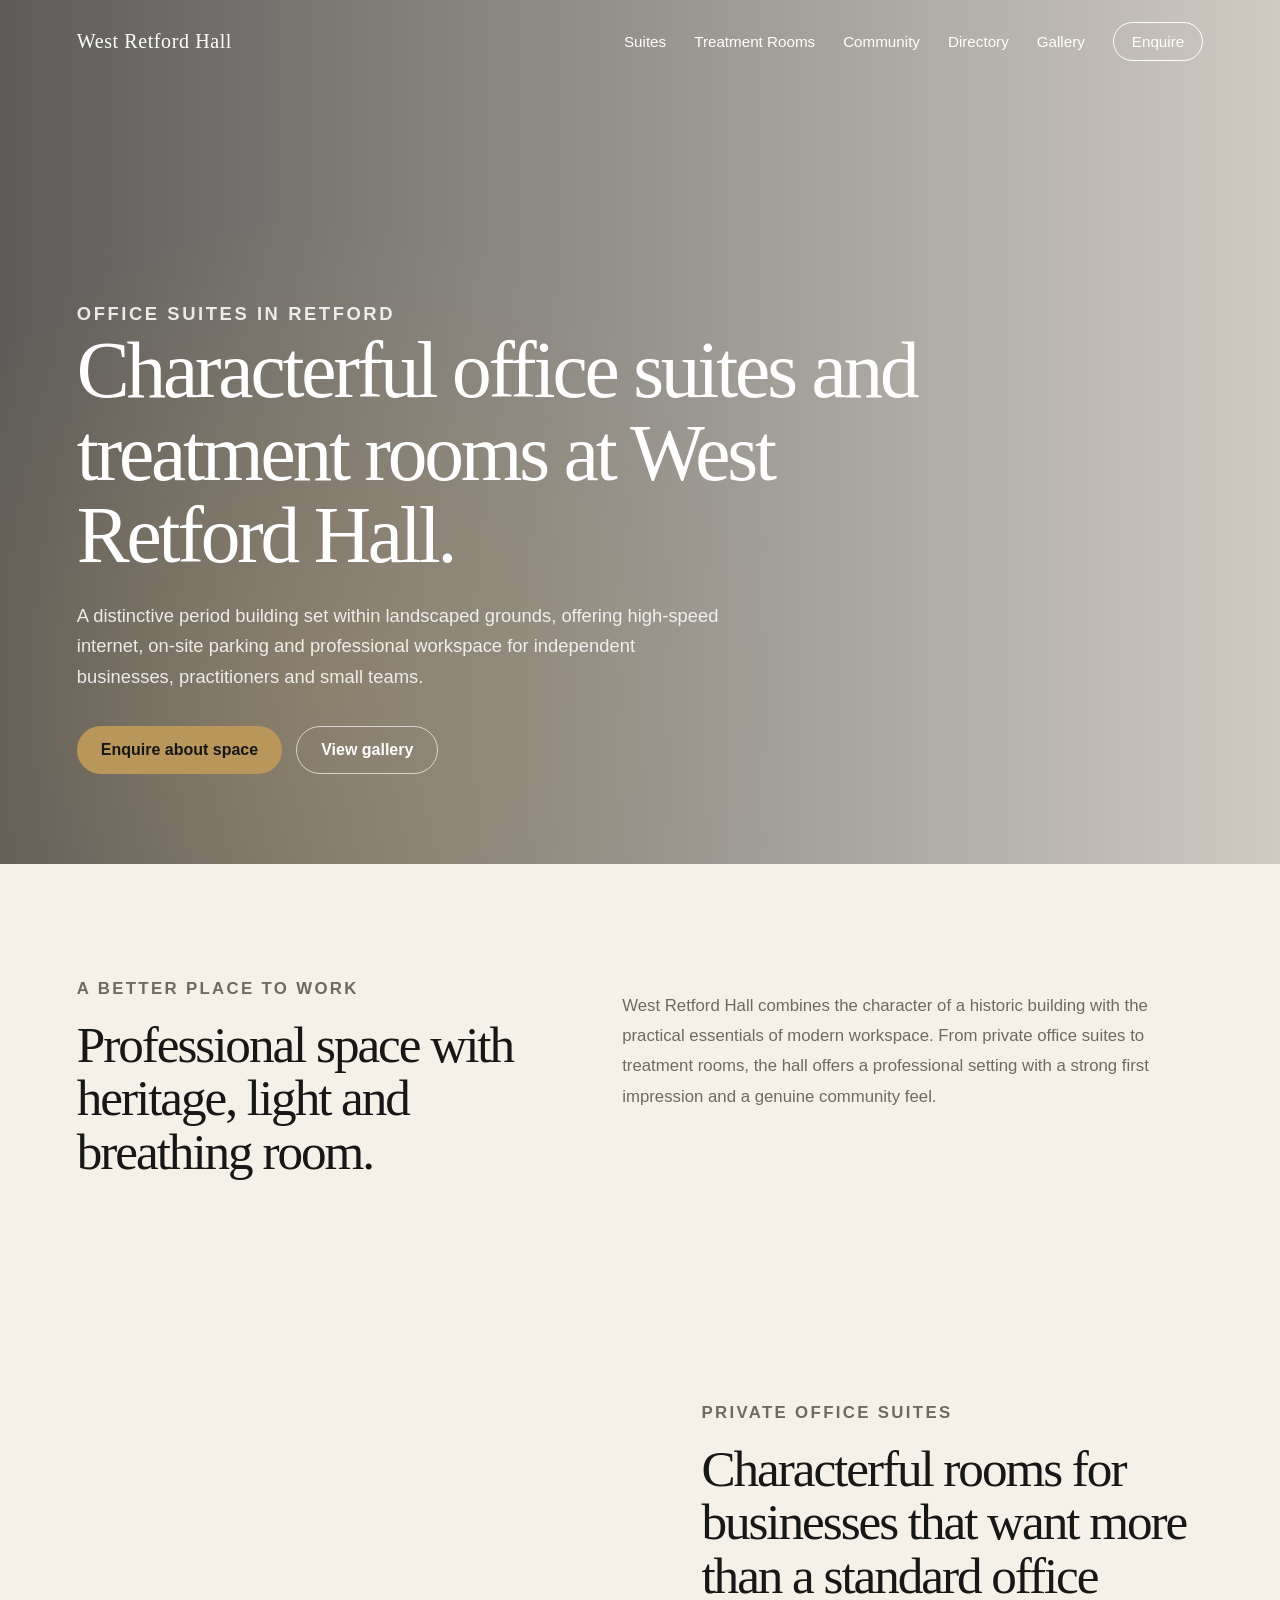
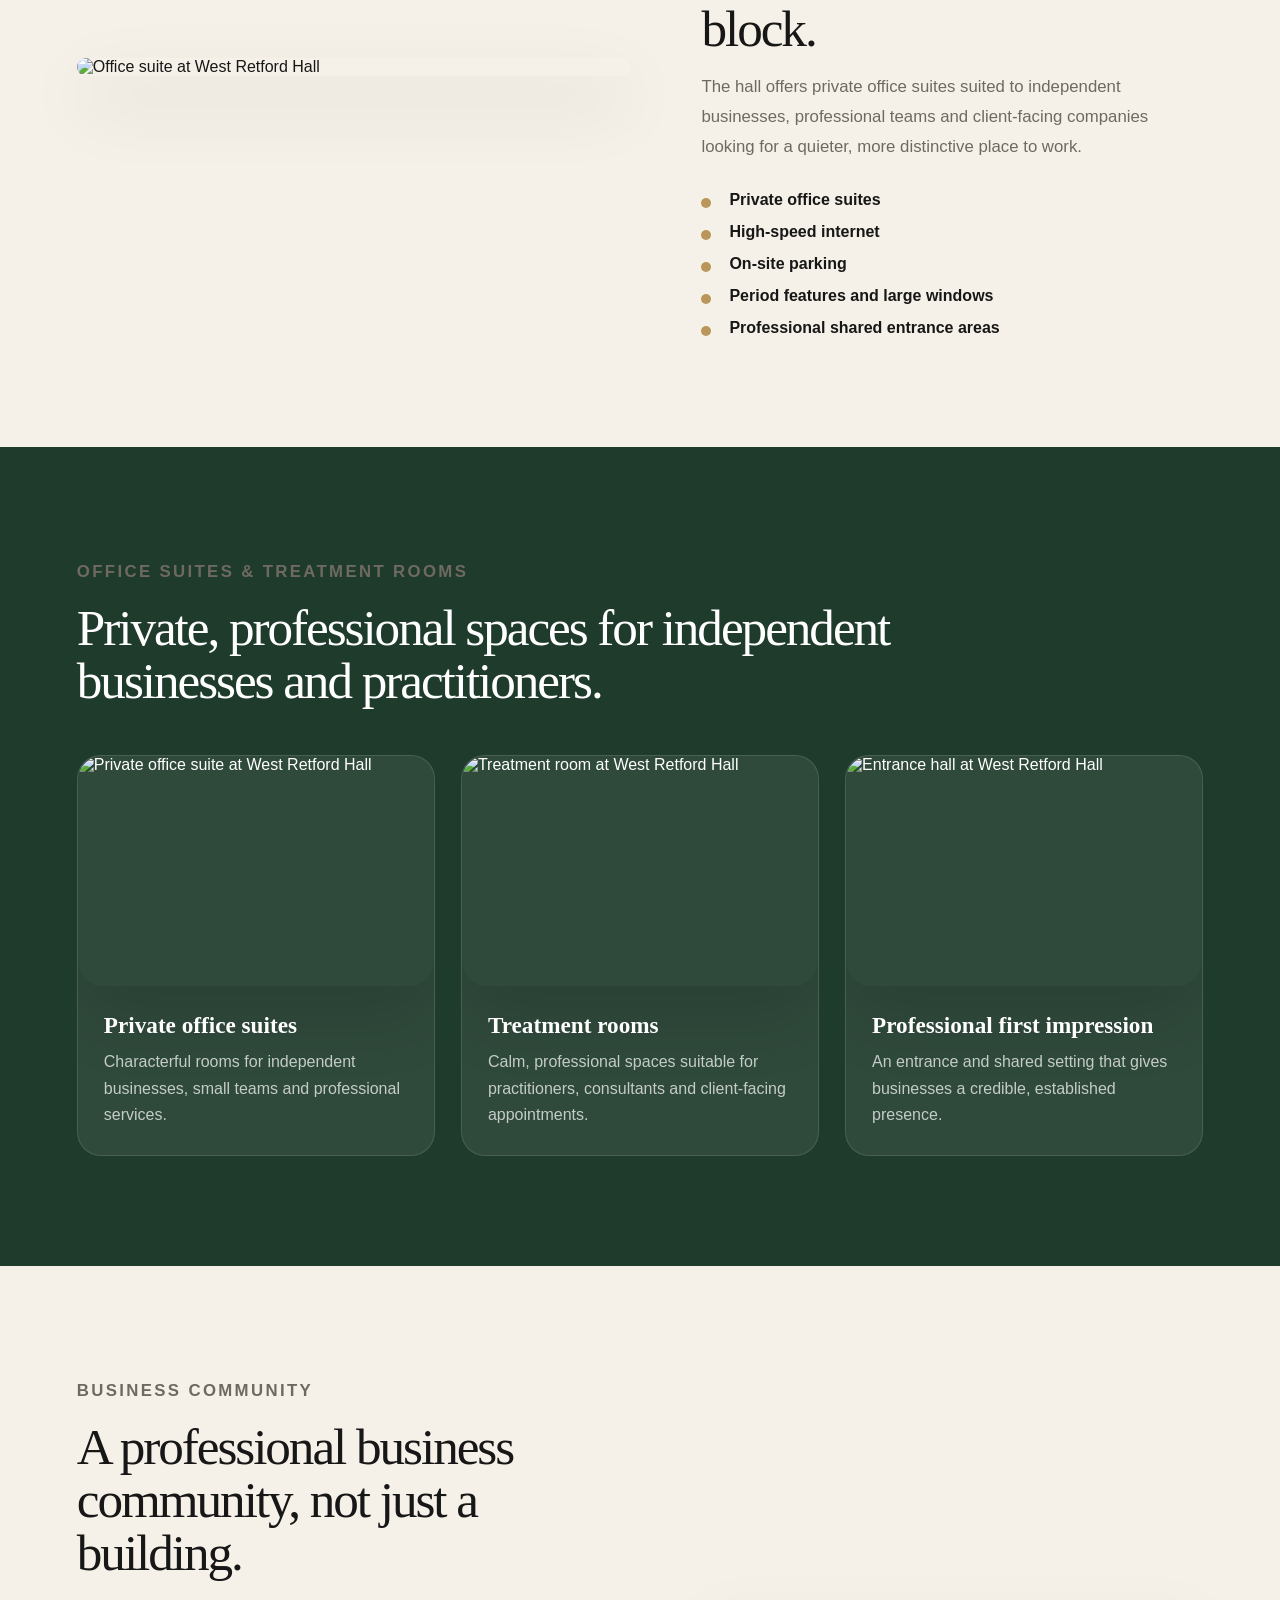
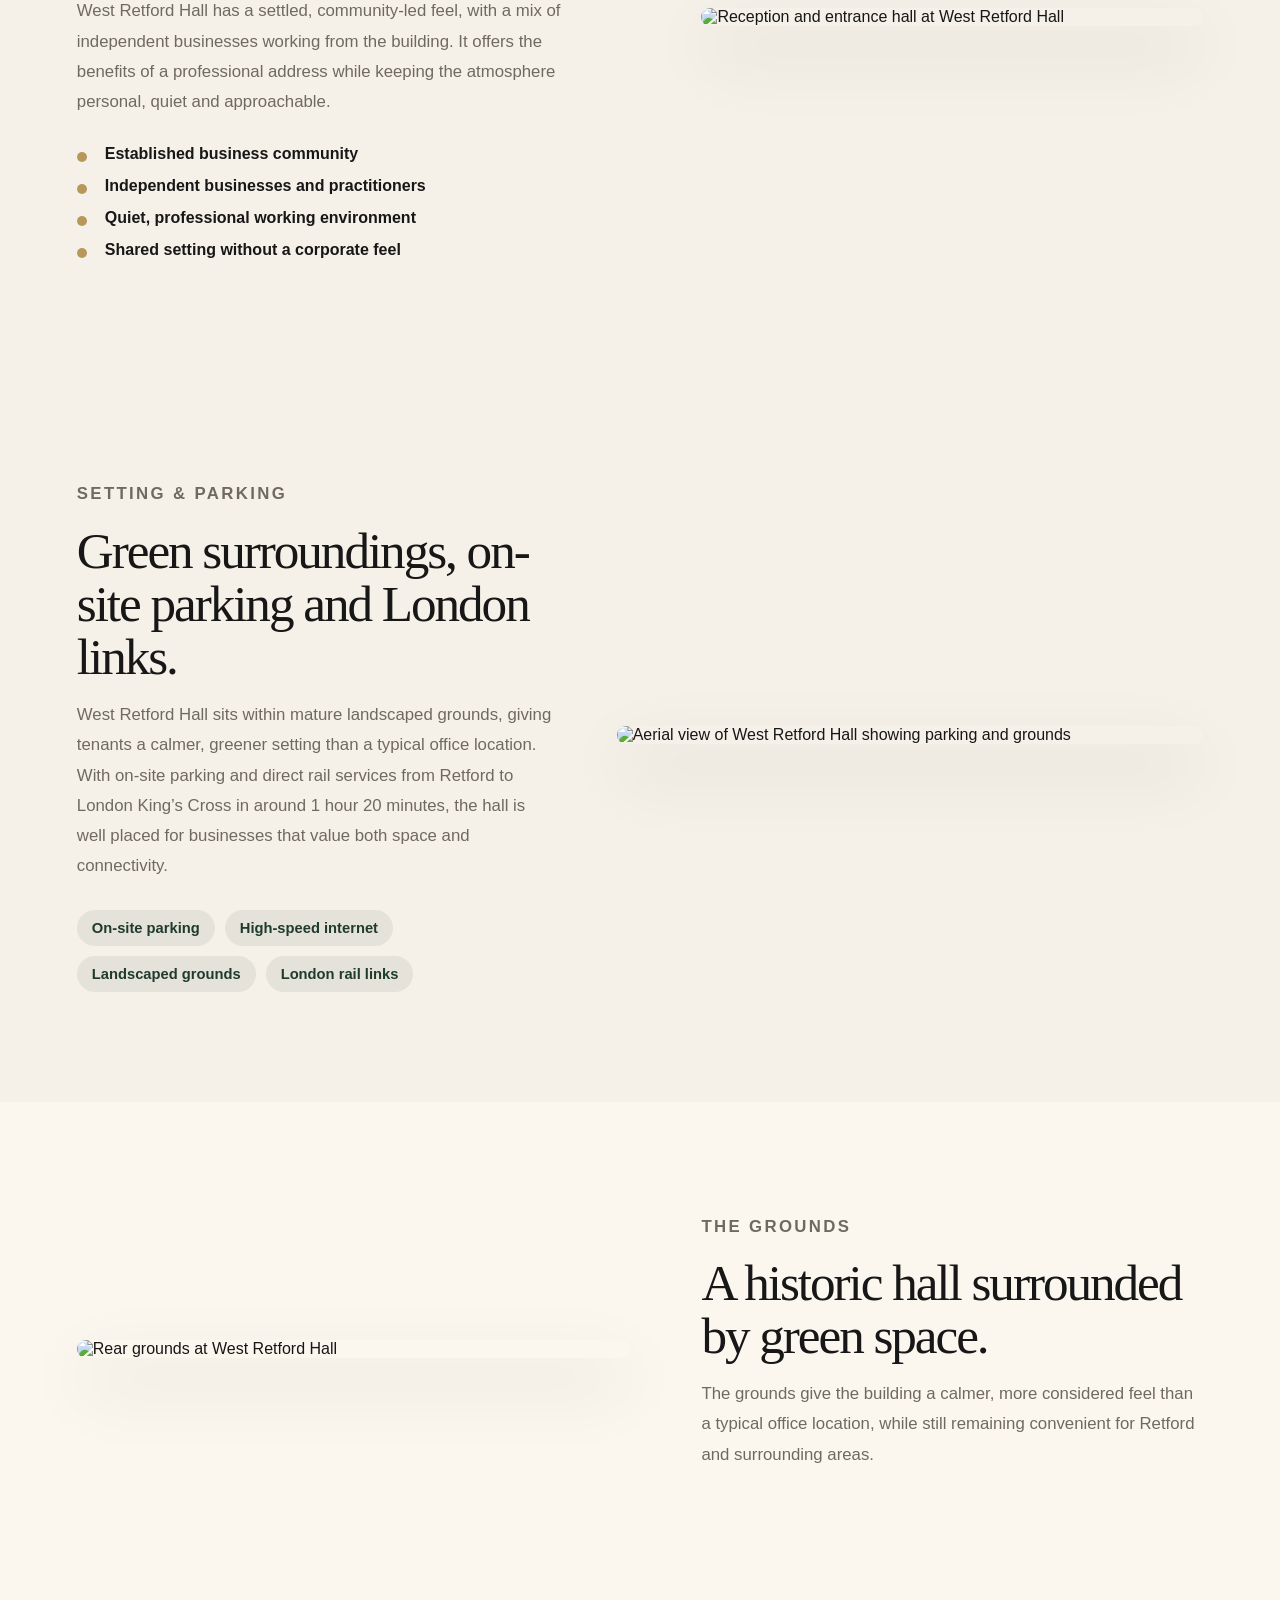
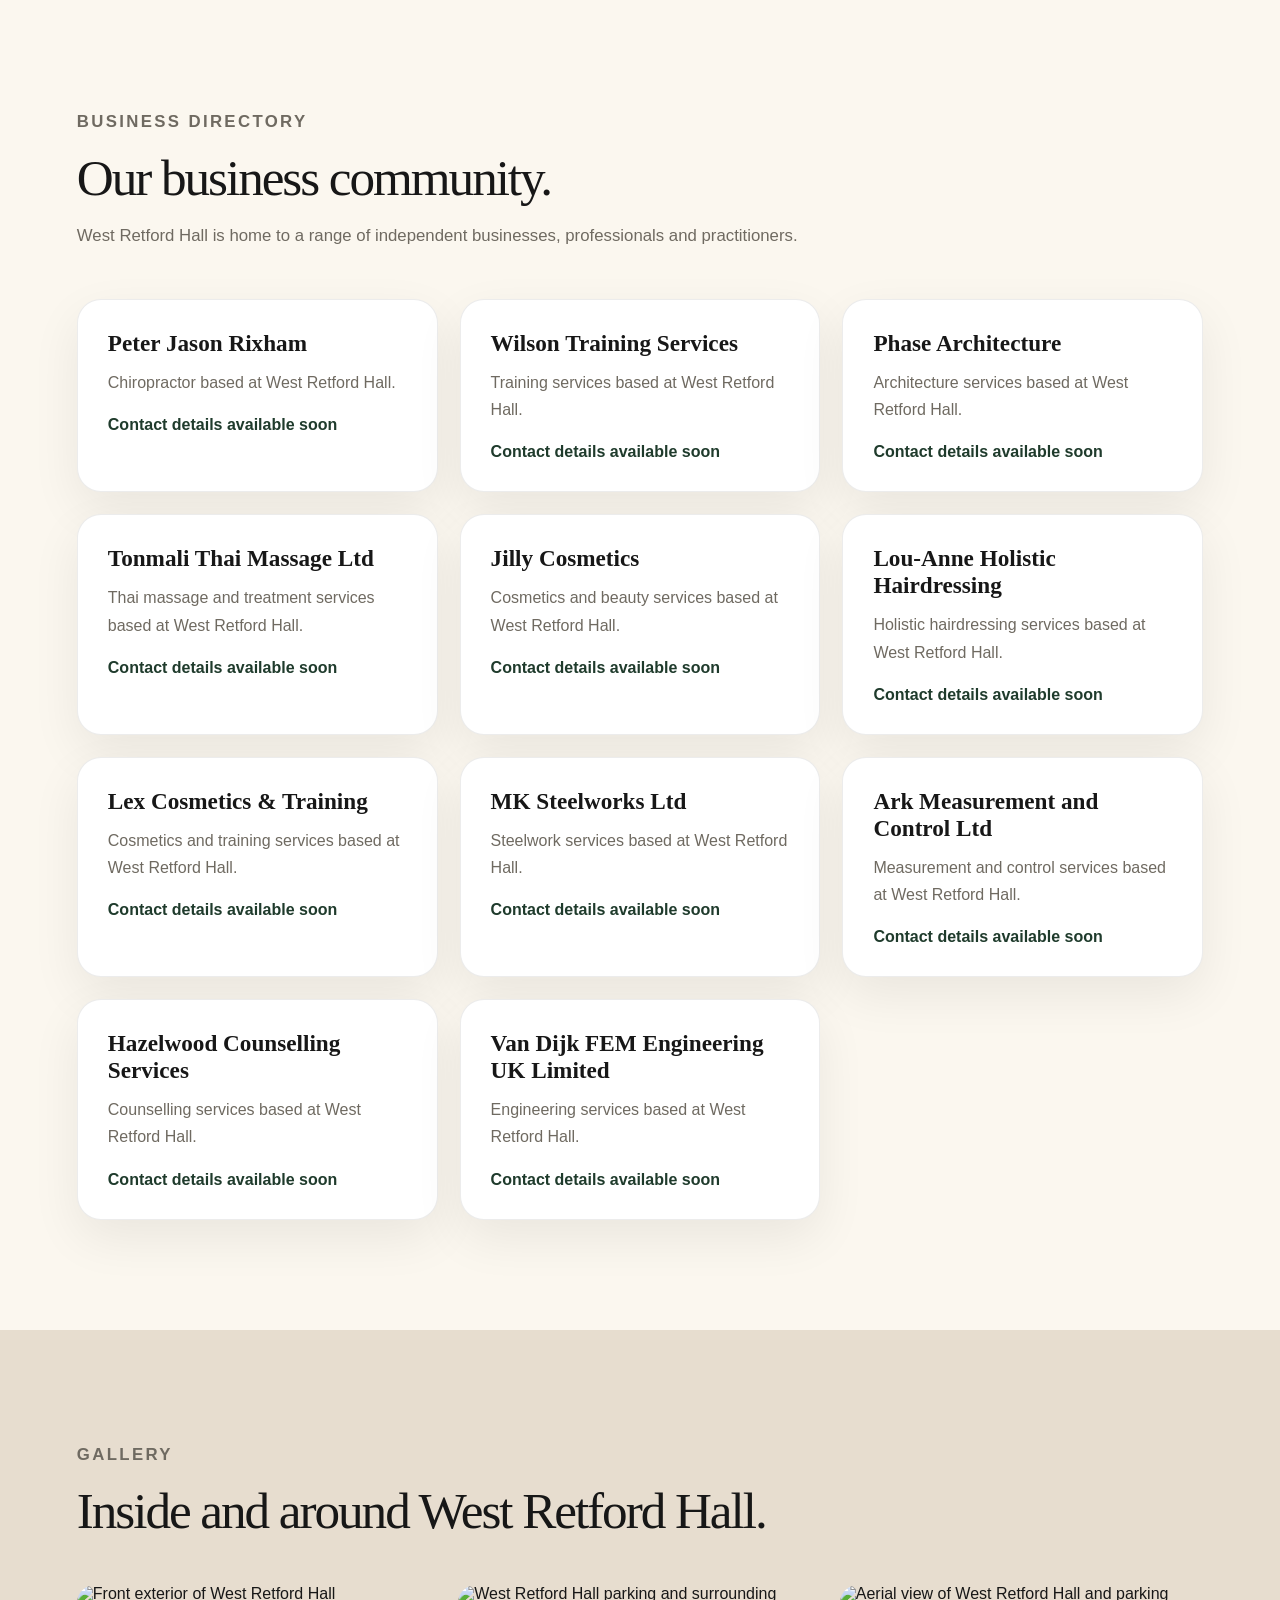
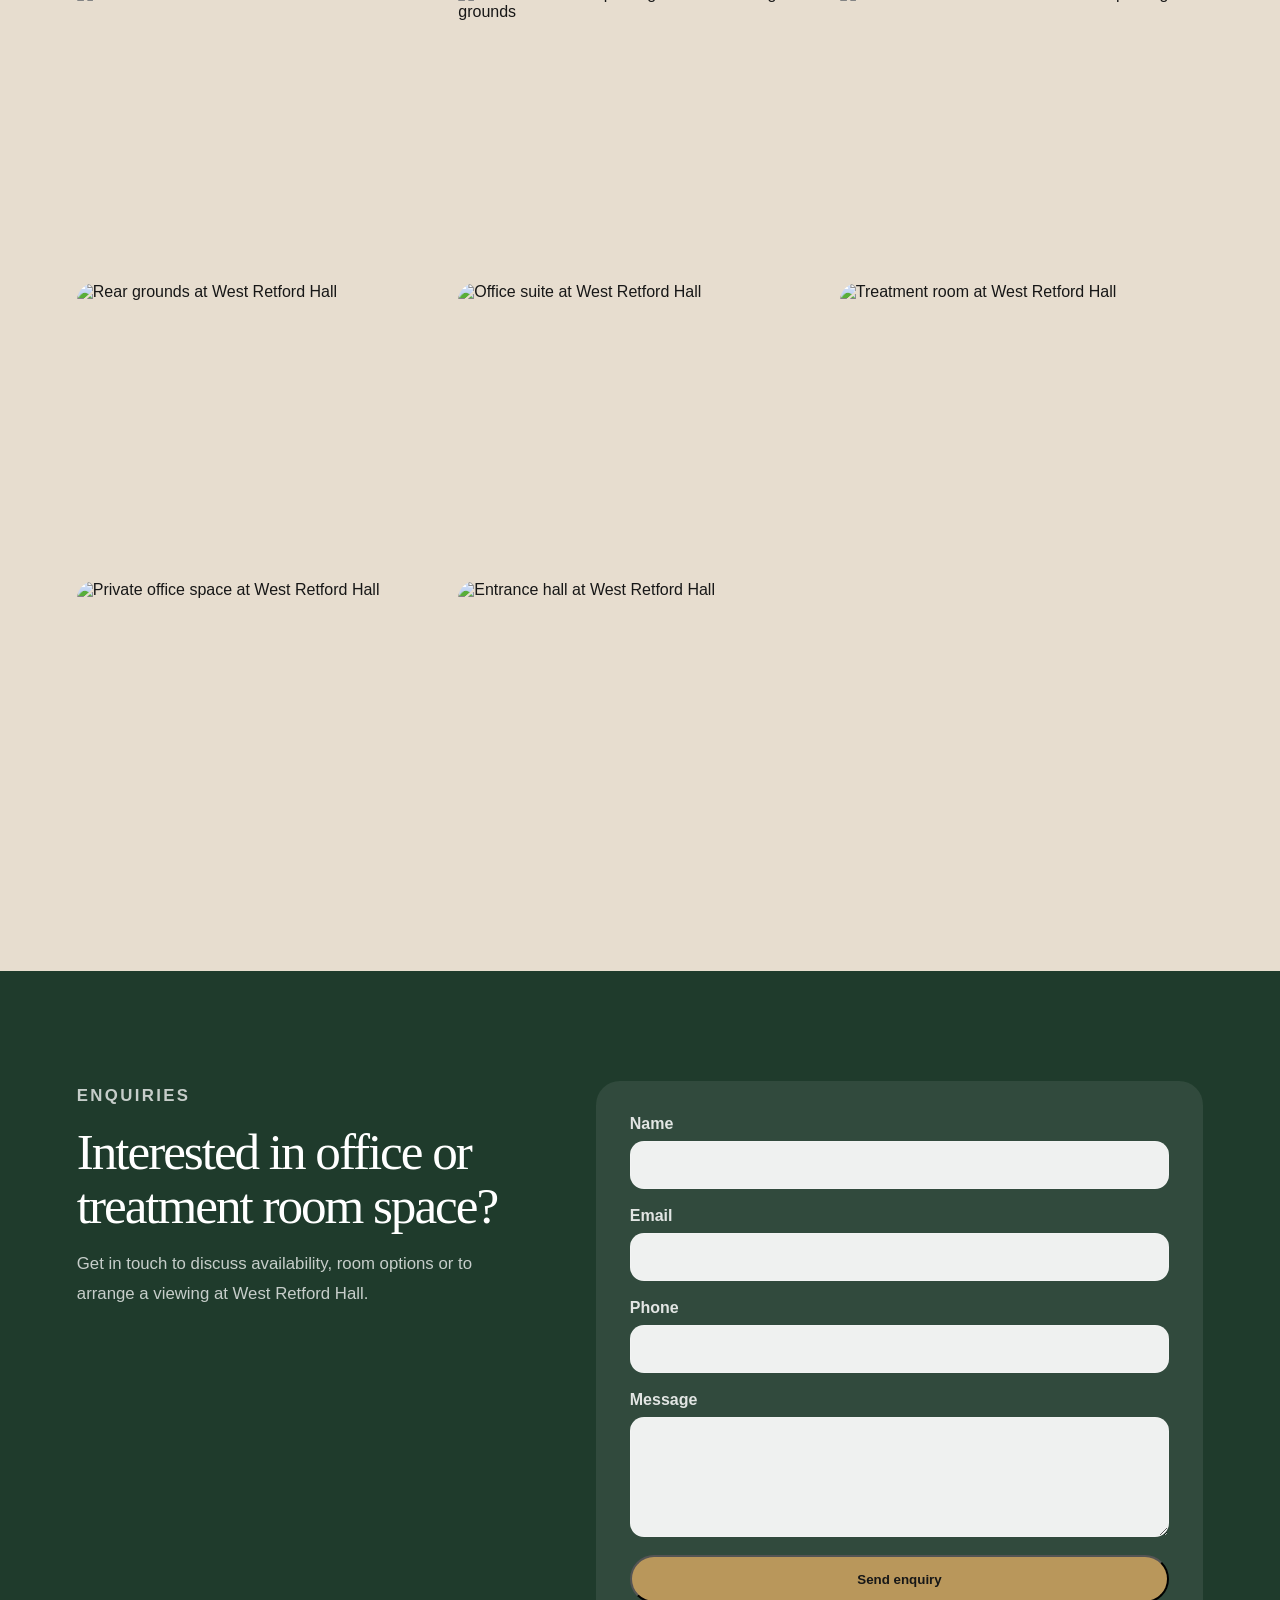
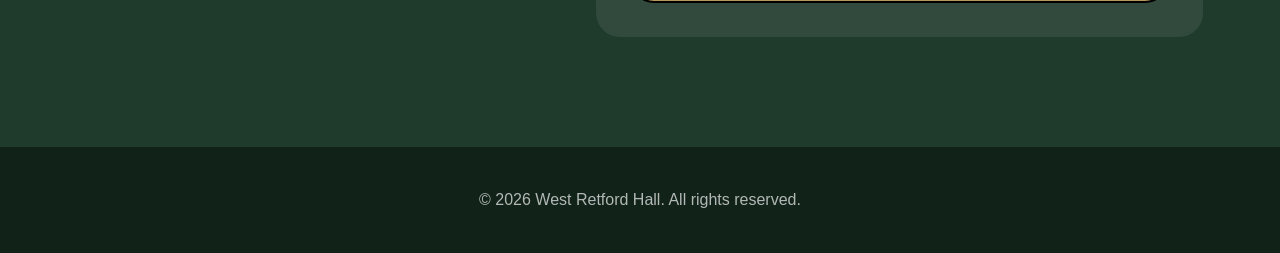
==== index.html @ d1d28609 "update directory and gallery" ====
<!DOCTYPE html>
<html lang="en">
<head>
  <meta charset="UTF-8" />
  <meta name="viewport" content="width=device-width, initial-scale=1.0" />

  <title>West Retford Hall | Office Suites & Treatment Rooms in Retford</title>

  <meta
    name="description"
    content="Characterful office suites and treatment rooms at West Retford Hall, with high-speed internet, on-site parking and a professional business community in Retford."
  />

  <link rel="stylesheet" href="styles.css" />
</head>

<body>
  <header class="site-header">
    <a href="#" class="logo">West Retford Hall</a>

    <nav class="nav">
      <a href="#suites">Suites</a>
      <a href="#treatment">Treatment Rooms</a>
      <a href="#community">Community</a>
      <a href="#directory">Directory</a>
      <a href="#gallery">Gallery</a>
      <a href="#contact" class="nav-cta">Enquire</a>
    </nav>

    <button class="menu-toggle" aria-label="Open navigation">
      <span></span>
      <span></span>
    </button>
  </header>

  <main>
    <section class="hero">
      <div class="hero-bg"></div>

      <div class="hero-content">
        <p class="eyebrow">Office suites in Retford</p>

        <h1>Characterful office suites and treatment rooms at West Retford Hall.</h1>

        <p>
          A distinctive period building set within landscaped grounds, offering high-speed
          internet, on-site parking and professional workspace for independent businesses,
          practitioners and small teams.
        </p>

        <div class="hero-actions">
          <a href="#contact" class="button button-primary">Enquire about space</a>
          <a href="#gallery" class="button button-secondary">View gallery</a>
        </div>
      </div>
    </section>

    <section class="intro section">
      <div class="container intro-grid">
        <div>
          <p class="eyebrow">A better place to work</p>
          <h2>Professional space with heritage, light and breathing room.</h2>
        </div>

        <p>
          West Retford Hall combines the character of a historic building with the practical
          essentials of modern workspace. From private office suites to treatment rooms, the
          hall offers a professional setting with a strong first impression and a genuine
          community feel.
        </p>
      </div>
    </section>

    <section id="suites" class="section split">
      <div class="container split-grid">
        <div class="split-image">
          <img src="assets/images/boardroom.png" alt="Office suite at West Retford Hall" />
        </div>

        <div class="split-content">
          <p class="eyebrow">Private office suites</p>

          <h2>Characterful rooms for businesses that want more than a standard office block.</h2>

          <p>
            The hall offers private office suites suited to independent businesses, professional
            teams and client-facing companies looking for a quieter, more distinctive place to work.
          </p>

          <ul class="feature-list">
            <li>Private office suites</li>
            <li>High-speed internet</li>
            <li>On-site parking</li>
            <li>Period features and large windows</li>
            <li>Professional shared entrance areas</li>
          </ul>
        </div>
      </div>
    </section>

    <section id="treatment" class="section dark-section">
      <div class="container">
        <div class="section-heading">
          <p class="eyebrow">Office suites &amp; treatment rooms</p>
          <h2>Private, professional spaces for independent businesses and practitioners.</h2>
        </div>

        <div class="cards">
          <article class="card">
            <img src="assets/images/boardroom.png" alt="Private office suite at West Retford Hall" />

            <div>
              <h3>Private office suites</h3>
              <p>Characterful rooms for independent businesses, small teams and professional services.</p>
            </div>
          </article>

          <article class="card">
            <img src="assets/images/small-meeting-room.png" alt="Treatment room at West Retford Hall" />

            <div>
              <h3>Treatment rooms</h3>
              <p>Calm, professional spaces suitable for practitioners, consultants and client-facing appointments.</p>
            </div>
          </article>

          <article class="card">
            <img src="assets/images/entrance-hall.png" alt="Entrance hall at West Retford Hall" />

            <div>
              <h3>Professional first impression</h3>
              <p>An entrance and shared setting that gives businesses a credible, established presence.</p>
            </div>
          </article>
        </div>
      </div>
    </section>

    <section id="community" class="section split">
      <div class="container split-grid">
        <div class="split-content">
          <p class="eyebrow">Business community</p>

          <h2>A professional business community, not just a building.</h2>

          <p>
            West Retford Hall has a settled, community-led feel, with a mix of independent
            businesses working from the building. It offers the benefits of a professional
            address while keeping the atmosphere personal, quiet and approachable.
          </p>

          <ul class="feature-list">
            <li>Established business community</li>
            <li>Independent businesses and practitioners</li>
            <li>Quiet, professional working environment</li>
            <li>Shared setting without a corporate feel</li>
          </ul>
        </div>

        <div class="split-image">
          <img src="assets/images/entrance-hall.png" alt="Reception and entrance hall at West Retford Hall" />
        </div>
      </div>
    </section>

    <section id="grounds" class="section feature-banner">
      <div class="container feature-banner-grid">
        <div>
          <p class="eyebrow">Setting &amp; parking</p>

          <h2>Green surroundings, on-site parking and London links.</h2>

          <p>
            West Retford Hall sits within mature landscaped grounds, giving tenants a calmer,
            greener setting than a typical office location. With on-site parking and direct rail
            services from Retford to London King’s Cross in around 1 hour 20 minutes, the hall is
            well placed for businesses that value both space and connectivity.
          </p>

          <div class="pill-list">
            <span>On-site parking</span>
            <span>High-speed internet</span>
            <span>Landscaped grounds</span>
            <span>London rail links</span>
          </div>
        </div>

        <img src="assets/images/aerial.png" alt="Aerial view of West Retford Hall showing parking and grounds" />
      </div>
    </section>

    <section class="section split alt-split">
      <div class="container split-grid">
        <div class="split-image">
          <img src="assets/images/garden.png" alt="Rear grounds at West Retford Hall" />
        </div>

        <div class="split-content">
          <p class="eyebrow">The grounds</p>

          <h2>A historic hall surrounded by green space.</h2>

          <p>
            The grounds give the building a calmer, more considered feel than a typical office
            location, while still remaining convenient for Retford and surrounding areas.
          </p>
        </div>
      </div>
    </section>

    <section id="directory" class="section directory-section">
      <div class="container">
        <div class="section-heading">
          <p class="eyebrow">Business directory</p>

          <h2>Our business community.</h2>

          <p>
            West Retford Hall is home to a range of independent businesses, professionals and
            practitioners.
          </p>
        </div>

        <div class="directory-grid">
          <article class="directory-card">
            <h3>Peter Jason Rixham</h3>
            <p>Chiropractor based at West Retford Hall.</p>
            <a href="#contact">Contact details available soon</a>
          </article>

          <article class="directory-card">
            <h3>Wilson Training Services</h3>
            <p>Training services based at West Retford Hall.</p>
            <a href="#contact">Contact details available soon</a>
          </article>

          <article class="directory-card">
            <h3>Phase Architecture</h3>
            <p>Architecture services based at West Retford Hall.</p>
            <a href="#contact">Contact details available soon</a>
          </article>

          <article class="directory-card">
            <h3>Tonmali Thai Massage Ltd</h3>
            <p>Thai massage and treatment services based at West Retford Hall.</p>
            <a href="#contact">Contact details available soon</a>
          </article>

          <article class="directory-card">
            <h3>Jilly Cosmetics</h3>
            <p>Cosmetics and beauty services based at West Retford Hall.</p>
            <a href="#contact">Contact details available soon</a>
          </article>

          <article class="directory-card">
            <h3>Lou-Anne Holistic Hairdressing</h3>
            <p>Holistic hairdressing services based at West Retford Hall.</p>
            <a href="#contact">Contact details available soon</a>
          </article>

          <article class="directory-card">
            <h3>Lex Cosmetics &amp; Training</h3>
            <p>Cosmetics and training services based at West Retford Hall.</p>
            <a href="#contact">Contact details available soon</a>
          </article>

          <article class="directory-card">
            <h3>MK Steelworks Ltd</h3>
            <p>Steelwork services based at West Retford Hall.</p>
            <a href="#contact">Contact details available soon</a>
          </article>

          <article class="directory-card">
            <h3>Ark Measurement and Control Ltd</h3>
            <p>Measurement and control services based at West Retford Hall.</p>
            <a href="#contact">Contact details available soon</a>
          </article>

          <article class="directory-card">
            <h3>Hazelwood Counselling Services</h3>
            <p>Counselling services based at West Retford Hall.</p>
            <a href="#contact">Contact details available soon</a>
          </article>

          <article class="directory-card">
            <h3>Van Dijk FEM Engineering UK Limited</h3>
            <p>Engineering services based at West Retford Hall.</p>
            <a href="#contact">Contact details available soon</a>
          </article>
        </div>
      </div>
    </section>

    <section id="gallery" class="section gallery-section">
      <div class="container">
        <div class="section-heading">
          <p class="eyebrow">Gallery</p>

          <h2>Inside and around West Retford Hall.</h2>
        </div>

        <div class="gallery-grid">
          <img src="assets/images/hero-front.png" alt="Front exterior of West Retford Hall" />
          <img src="assets/images/parking-setting.png" alt="West Retford Hall parking and surrounding grounds" />
          <img src="assets/images/aerial.png" alt="Aerial view of West Retford Hall and parking" />
          <img src="assets/images/garden.png" alt="Rear grounds at West Retford Hall" />
          <img src="assets/images/boardroom.png" alt="Office suite at West Retford Hall" />
          <img src="assets/images/small-meeting-room.png" alt="Treatment room at West Retford Hall" />
          <img src="assets/images/seminar-room.png" alt="Private office space at West Retford Hall" />
          <img src="assets/images/entrance-hall.png" alt="Entrance hall at West Retford Hall" />
        </div>
      </div>
    </section>

    <section id="contact" class="section contact-section">
      <div class="container contact-grid">
        <div>
          <p class="eyebrow">Enquiries</p>

          <h2>Interested in office or treatment room space?</h2>

          <p>
            Get in touch to discuss availability, room options or to arrange a viewing at
            West Retford Hall.
          </p>
        </div>

        <form class="contact-form" name="contact" method="POST" data-netlify="true">
          <input type="hidden" name="form-name" value="contact" />

          <label>
            Name
            <input type="text" name="name" required />
          </label>

          <label>
            Email
            <input type="email" name="email" required />
          </label>

          <label>
            Phone
            <input type="tel" name="phone" />
          </label>

          <label>
            Message
            <textarea name="message" rows="5" required></textarea>
          </label>

          <button type="submit" class="button button-primary">Send enquiry</button>
        </form>
      </div>
    </section>
  </main>

  <footer class="site-footer">
    <p>© <span id="year"></span> West Retford Hall. All rights reserved.</p>
  </footer>

  <script src="script.js"></script>
</body>
</html>
---- styles.css ----
:root {
  --cream: #f6f1e8;
  --stone: #e7ddcf;
  --green: #1f3b2c;
  --green-soft: #2f5a43;
  --charcoal: #171717;
  --muted: #6f6a61;
  --white: #ffffff;
  --gold: #b9975b;
  --radius: 24px;
  --max: 1180px;
}

* {
  box-sizing: border-box;
}

html {
  scroll-behavior: smooth;
}

body {
  margin: 0;
  font-family: Inter, Arial, sans-serif;
  background: var(--cream);
  color: var(--charcoal);
}

img {
  max-width: 100%;
  display: block;
}

a {
  color: inherit;
  text-decoration: none;
}

.site-header {
  position: fixed;
  top: 0;
  left: 0;
  width: 100%;
  z-index: 50;
  display: flex;
  align-items: center;
  justify-content: space-between;
  padding: 22px 6vw;
  color: var(--white);
  transition: background 0.25s ease, color 0.25s ease, box-shadow 0.25s ease;
}

.site-header.scrolled {
  background: rgba(246, 241, 232, 0.94);
  color: var(--charcoal);
  box-shadow: 0 8px 30px rgba(0, 0, 0, 0.08);
  backdrop-filter: blur(14px);
}

.logo {
  font-family: Georgia, serif;
  font-size: 1.25rem;
  letter-spacing: 0.03em;
}

.nav {
  display: flex;
  align-items: center;
  gap: 28px;
  font-size: 0.95rem;
}

.nav-cta {
  padding: 10px 18px;
  border: 1px solid currentColor;
  border-radius: 999px;
}

.menu-toggle {
  display: none;
}

.hero {
  position: relative;
  min-height: 96vh;
  display: flex;
  align-items: flex-end;
  padding: 160px 6vw 90px;
  color: var(--white);
  overflow: hidden;
}

.hero-bg {
  position: absolute;
  inset: 0;
  background:
    linear-gradient(90deg, rgba(0, 0, 0, 0.62), rgba(0, 0, 0, 0.16)),
    url("assets/images/hero-front.png") center/cover;
  z-index: -2;
}

.hero::after {
  content: "";
  position: absolute;
  inset: 0;
  background: radial-gradient(circle at 25% 80%, rgba(185, 151, 91, 0.28), transparent 40%);
  z-index: -1;
}

.hero-content {
  max-width: 860px;
}

.eyebrow {
  margin: 0 0 14px;
  color: var(--gold);
  text-transform: uppercase;
  letter-spacing: 0.14em;
  font-size: 0.76rem;
  font-weight: 700;
}

.hero h1,
h2 {
  font-family: Georgia, "Times New Roman", serif;
  font-weight: 500;
  line-height: 1.04;
  letter-spacing: -0.04em;
}

.hero h1 {
  margin: 0;
  font-size: clamp(2.8rem, 6.2vw, 5.7rem);
  max-width: 1100px;
}

.hero p {
  max-width: 650px;
  margin: 24px 0 0;
  font-size: 1.15rem;
  line-height: 1.65;
  color: rgba(255, 255, 255, 0.86);
}

.hero-actions {
  display: flex;
  flex-wrap: wrap;
  gap: 14px;
  margin-top: 34px;
}

.button {
  display: inline-flex;
  align-items: center;
  justify-content: center;
  min-height: 48px;
  padding: 0 24px;
  border-radius: 999px;
  font-weight: 700;
  transition: transform 0.2s ease, background 0.2s ease;
}

.button:hover {
  transform: translateY(-2px);
}

.button-primary {
  background: var(--gold);
  color: var(--charcoal);
}

.button-secondary {
  border: 1px solid rgba(255, 255, 255, 0.65);
  color: var(--white);
}

.section {
  padding: 110px 6vw;
}

.container {
  max-width: var(--max);
  margin: 0 auto;
}

.intro-grid {
  display: grid;
  grid-template-columns: 0.9fr 1.1fr;
  gap: 70px;
  align-items: start;
}

h2 {
  margin: 0;
  font-size: clamp(2.2rem, 4vw, 4.2rem);
}

.intro p,
.split-content p,
.feature-banner p,
.contact-section p {
  color: var(--muted);
  line-height: 1.8;
  font-size: 1.05rem;
}

.split-grid {
  display: grid;
  grid-template-columns: 1.05fr 0.95fr;
  gap: 70px;
  align-items: center;
}

.alt-split {
  background: #fbf7ef;
}

.split-image img,
.feature-banner img,
.card img {
  border-radius: var(--radius);
  box-shadow: 0 28px 70px rgba(0, 0, 0, 0.12);
}

.split-content {
  max-width: 520px;
}

.feature-list {
  list-style: none;
  padding: 0;
  margin: 28px 0 0;
  display: grid;
  gap: 14px;
}

.feature-list li {
  padding-left: 28px;
  position: relative;
  color: var(--charcoal);
  font-weight: 600;
}

.feature-list li::before {
  content: "";
  width: 10px;
  height: 10px;
  background: var(--gold);
  border-radius: 999px;
  position: absolute;
  left: 0;
  top: 7px;
}

.dark-section {
  background: var(--green);
  color: var(--white);
}

.section-heading {
  max-width: 820px;
  margin-bottom: 48px;
}

.section-heading p {
  color: var(--muted);
  line-height: 1.8;
  font-size: 1.05rem;
}

.dark-section h2 {
  color: var(--white);
}

.cards {
  display: grid;
  grid-template-columns: repeat(3, 1fr);
  gap: 26px;
}

.card {
  background: rgba(255, 255, 255, 0.075);
  border: 1px solid rgba(255, 255, 255, 0.12);
  border-radius: var(--radius);
  overflow: hidden;
}

.card img {
  width: 100%;
  height: 230px;
  object-fit: cover;
}

.card div {
  padding: 26px;
}

.card h3 {
  margin: 0 0 10px;
  font-family: Georgia, serif;
  font-size: 1.45rem;
}

.card p {
  margin: 0;
  color: rgba(255, 255, 255, 0.72);
  line-height: 1.65;
}

.feature-banner-grid {
  display: grid;
  grid-template-columns: 0.9fr 1.1fr;
  gap: 60px;
  align-items: center;
}

.pill-list {
  display: flex;
  flex-wrap: wrap;
  gap: 10px;
  margin-top: 28px;
}

.pill-list span {
  display: inline-flex;
  align-items: center;
  padding: 10px 15px;
  border-radius: 999px;
  background: rgba(31, 59, 44, 0.08);
  color: var(--green);
  font-weight: 700;
  font-size: 0.92rem;
}

.directory-section {
  background: #fbf7ef;
}

.directory-grid {
  display: grid;
  grid-template-columns: repeat(3, 1fr);
  gap: 22px;
}

.directory-card {
  padding: 30px;
  background: var(--white);
  border: 1px solid rgba(23, 23, 23, 0.08);
  border-radius: var(--radius);
  box-shadow: 0 18px 50px rgba(0, 0, 0, 0.07);
}

.directory-card h3 {
  margin: 0 0 12px;
  font-family: Georgia, serif;
  font-size: 1.45rem;
}

.directory-card p {
  margin: 0 0 20px;
  color: var(--muted);
  line-height: 1.7;
}

.directory-card a {
  color: var(--green);
  font-weight: 800;
}

.gallery-section {
  background: var(--stone);
}

.gallery-grid {
  display: grid;
  grid-template-columns: repeat(3, 1fr);
  gap: 18px;
}

.gallery-grid img {
  height: 280px;
  width: 100%;
  object-fit: cover;
  border-radius: 18px;
}

.contact-section {
  background: var(--green);
  color: var(--white);
}

.contact-section p {
  color: rgba(255, 255, 255, 0.75);
}

.contact-grid {
  display: grid;
  grid-template-columns: 0.85fr 1.15fr;
  gap: 70px;
}

.contact-form {
  display: grid;
  gap: 18px;
  background: rgba(255, 255, 255, 0.08);
  padding: 34px;
  border-radius: var(--radius);
}

label {
  display: grid;
  gap: 8px;
  color: rgba(255, 255, 255, 0.86);
  font-weight: 600;
}

input,
textarea {
  width: 100%;
  padding: 14px 16px;
  border: 1px solid rgba(255, 255, 255, 0.18);
  border-radius: 14px;
  background: rgba(255, 255, 255, 0.92);
  font: inherit;
}

textarea {
  resize: vertical;
}

.site-footer {
  padding: 28px 6vw;
  background: #112219;
  color: rgba(255, 255, 255, 0.68);
  text-align: center;
}

@media (max-width: 860px) {
  .nav {
    display: none;
  }

  .menu-toggle {
    display: grid;
    gap: 5px;
    background: transparent;
    border: 0;
    color: inherit;
  }

  .menu-toggle span {
    width: 28px;
    height: 2px;
    background: currentColor;
    display: block;
  }

  .hero {
    min-height: 88vh;
    padding-bottom: 70px;
  }

  .intro-grid,
  .split-grid,
  .feature-banner-grid,
  .contact-grid {
    grid-template-columns: 1fr;
    gap: 36px;
  }

  .cards,
  .gallery-grid,
  .directory-grid {
    grid-template-columns: 1fr;
  }

  .section {
    padding: 78px 6vw;
  }

  .gallery-grid img,
  .card img {
    height: 260px;
  }
}
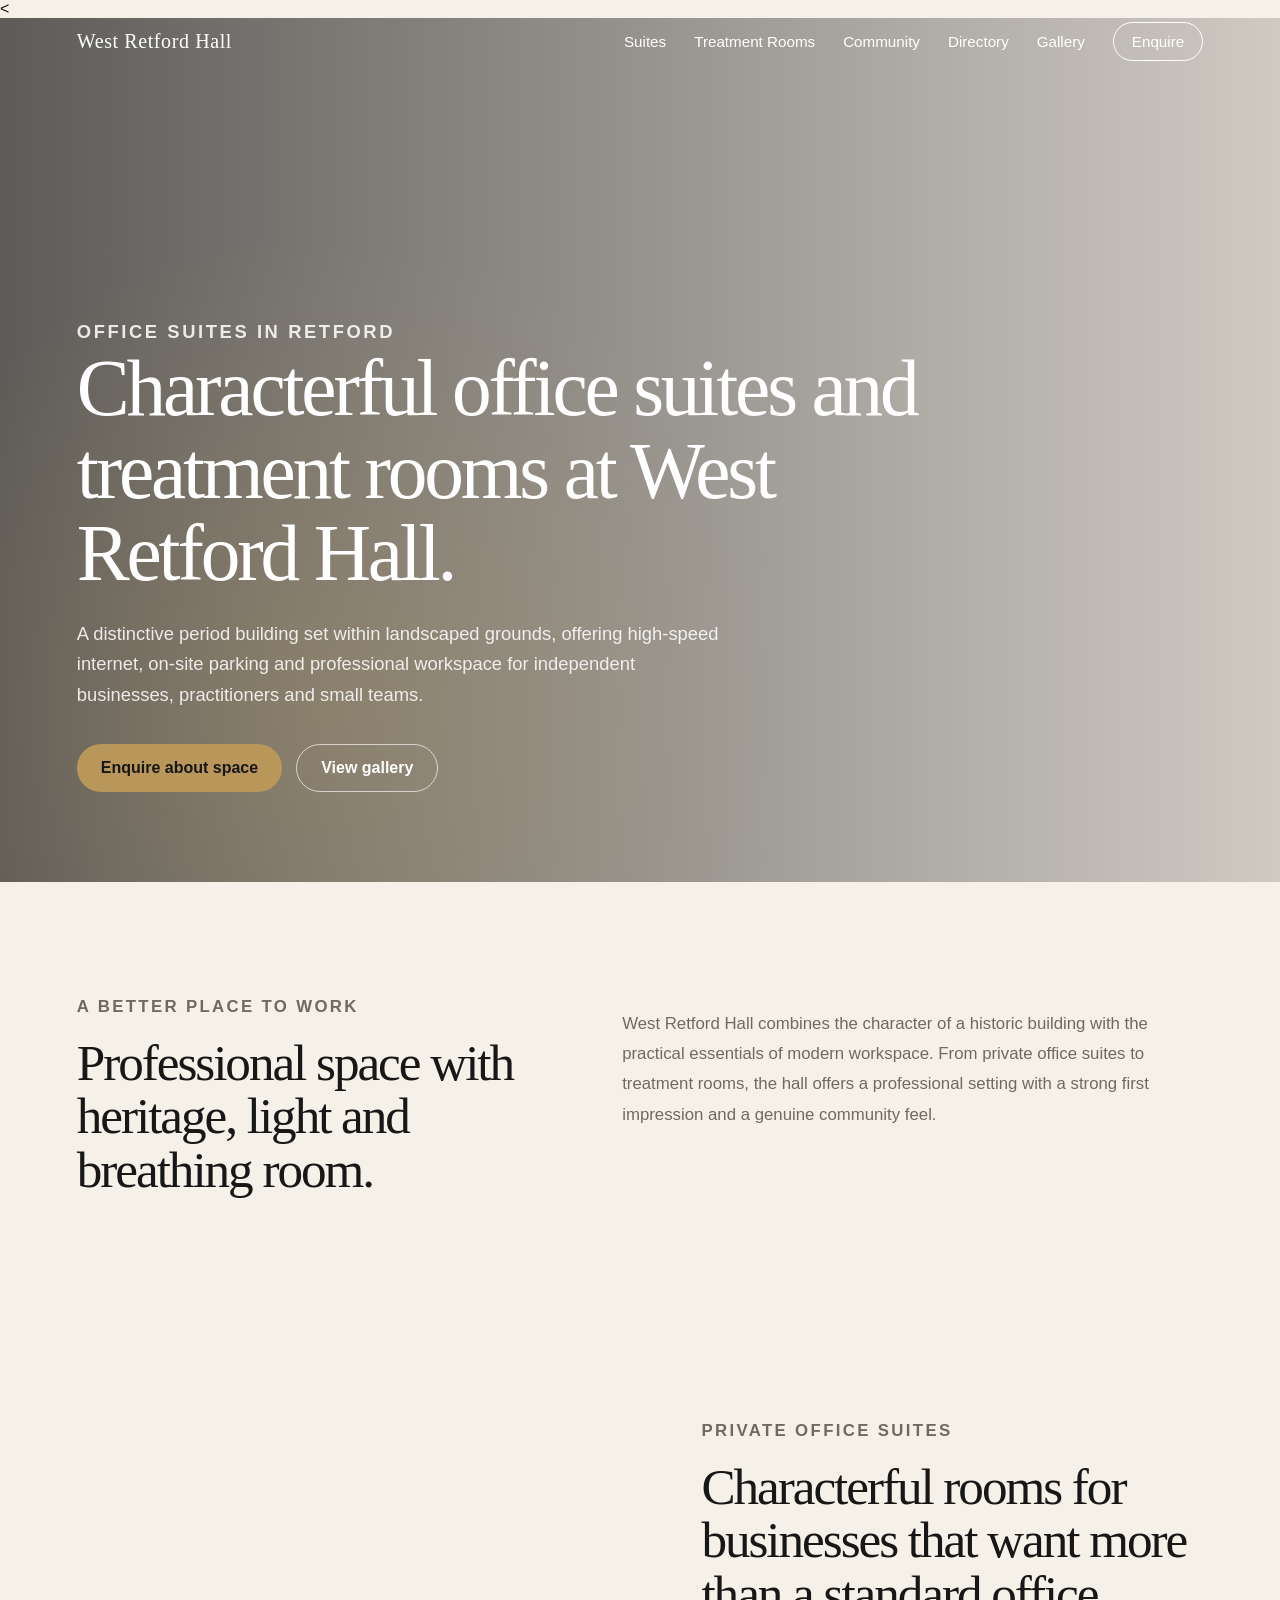
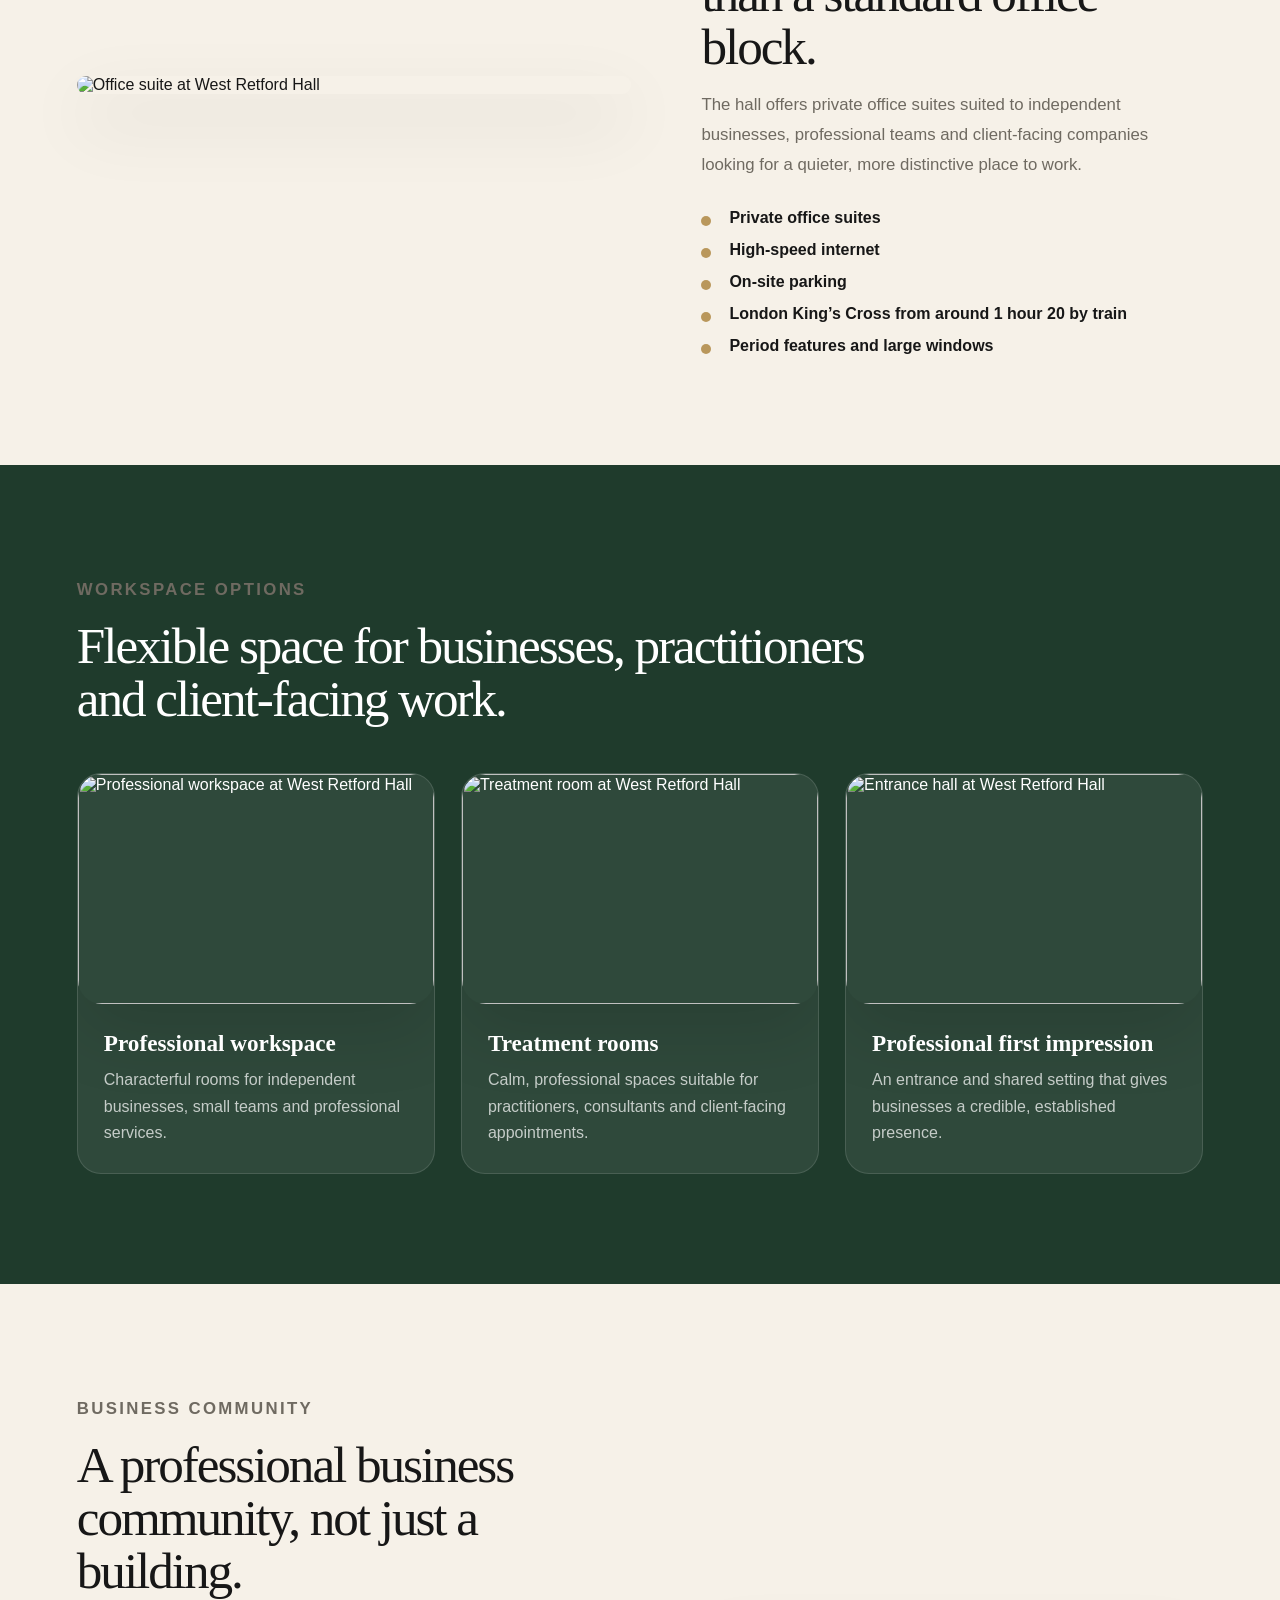
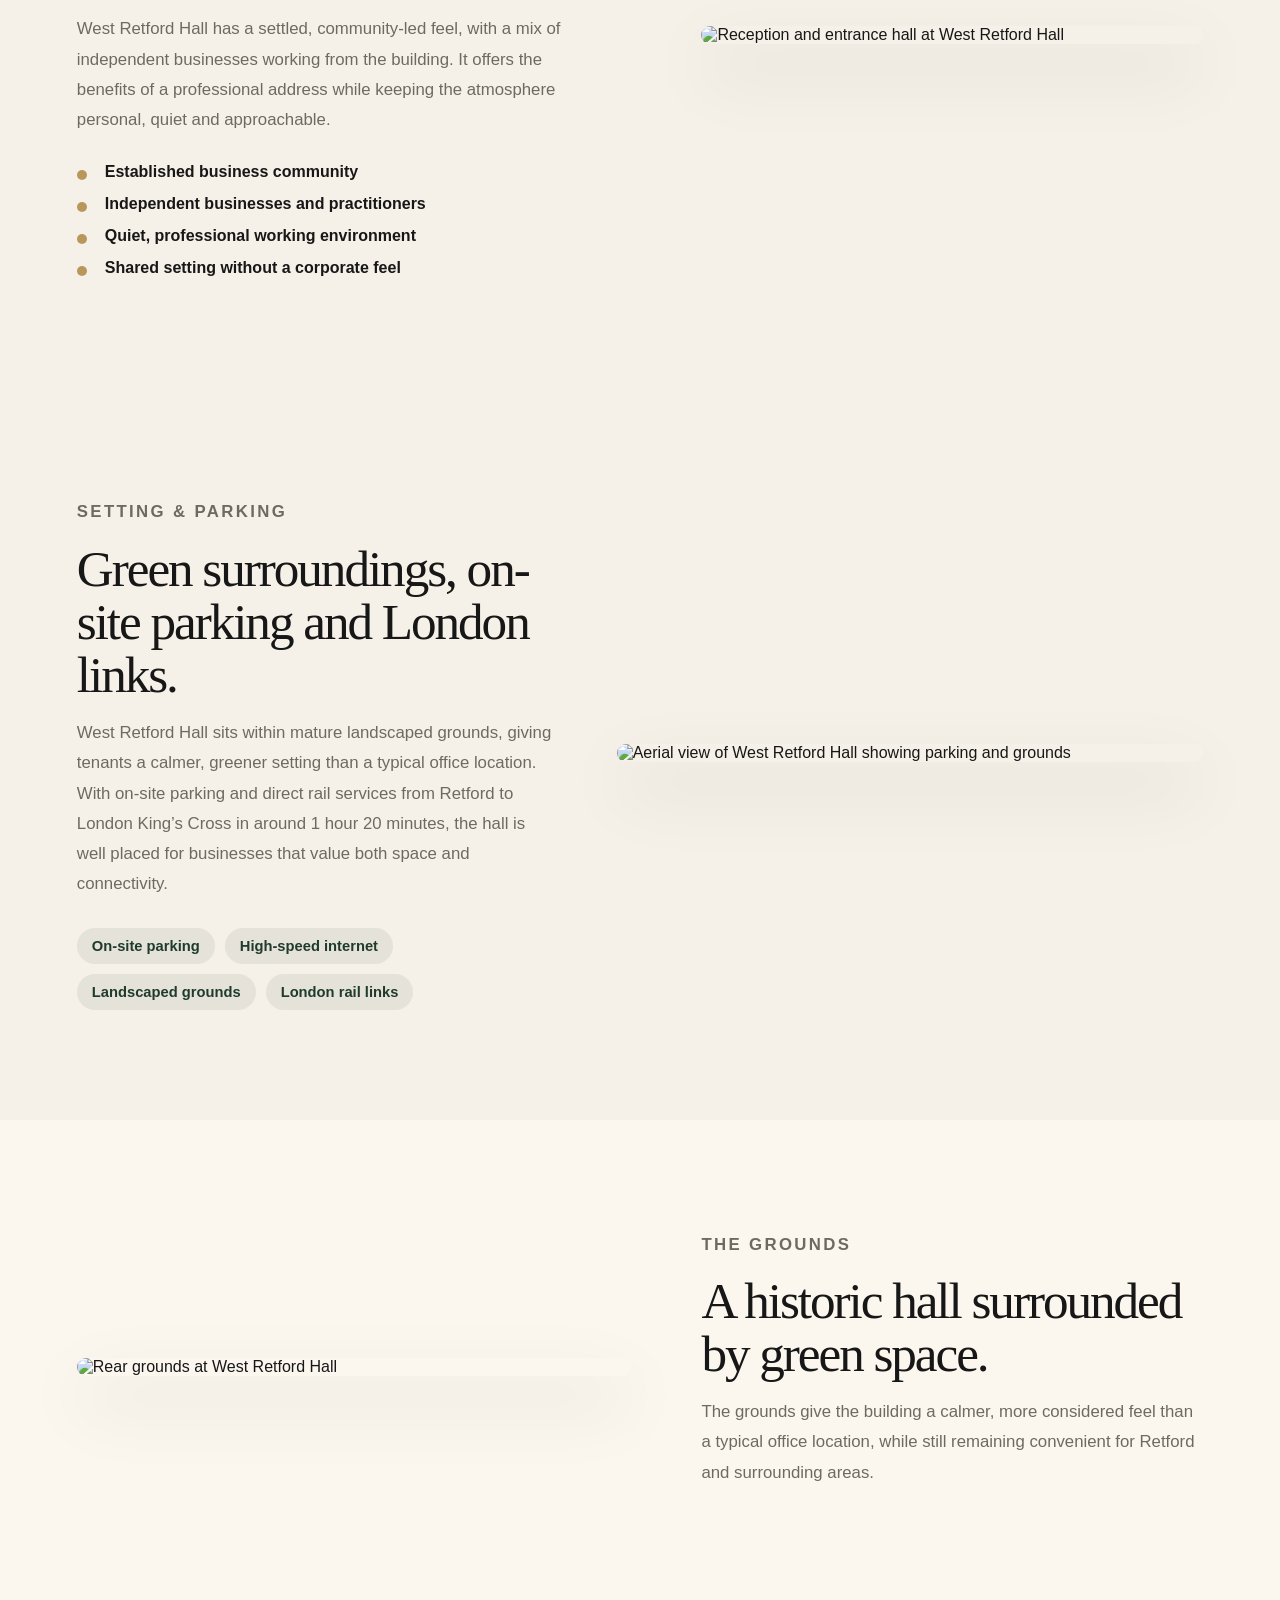
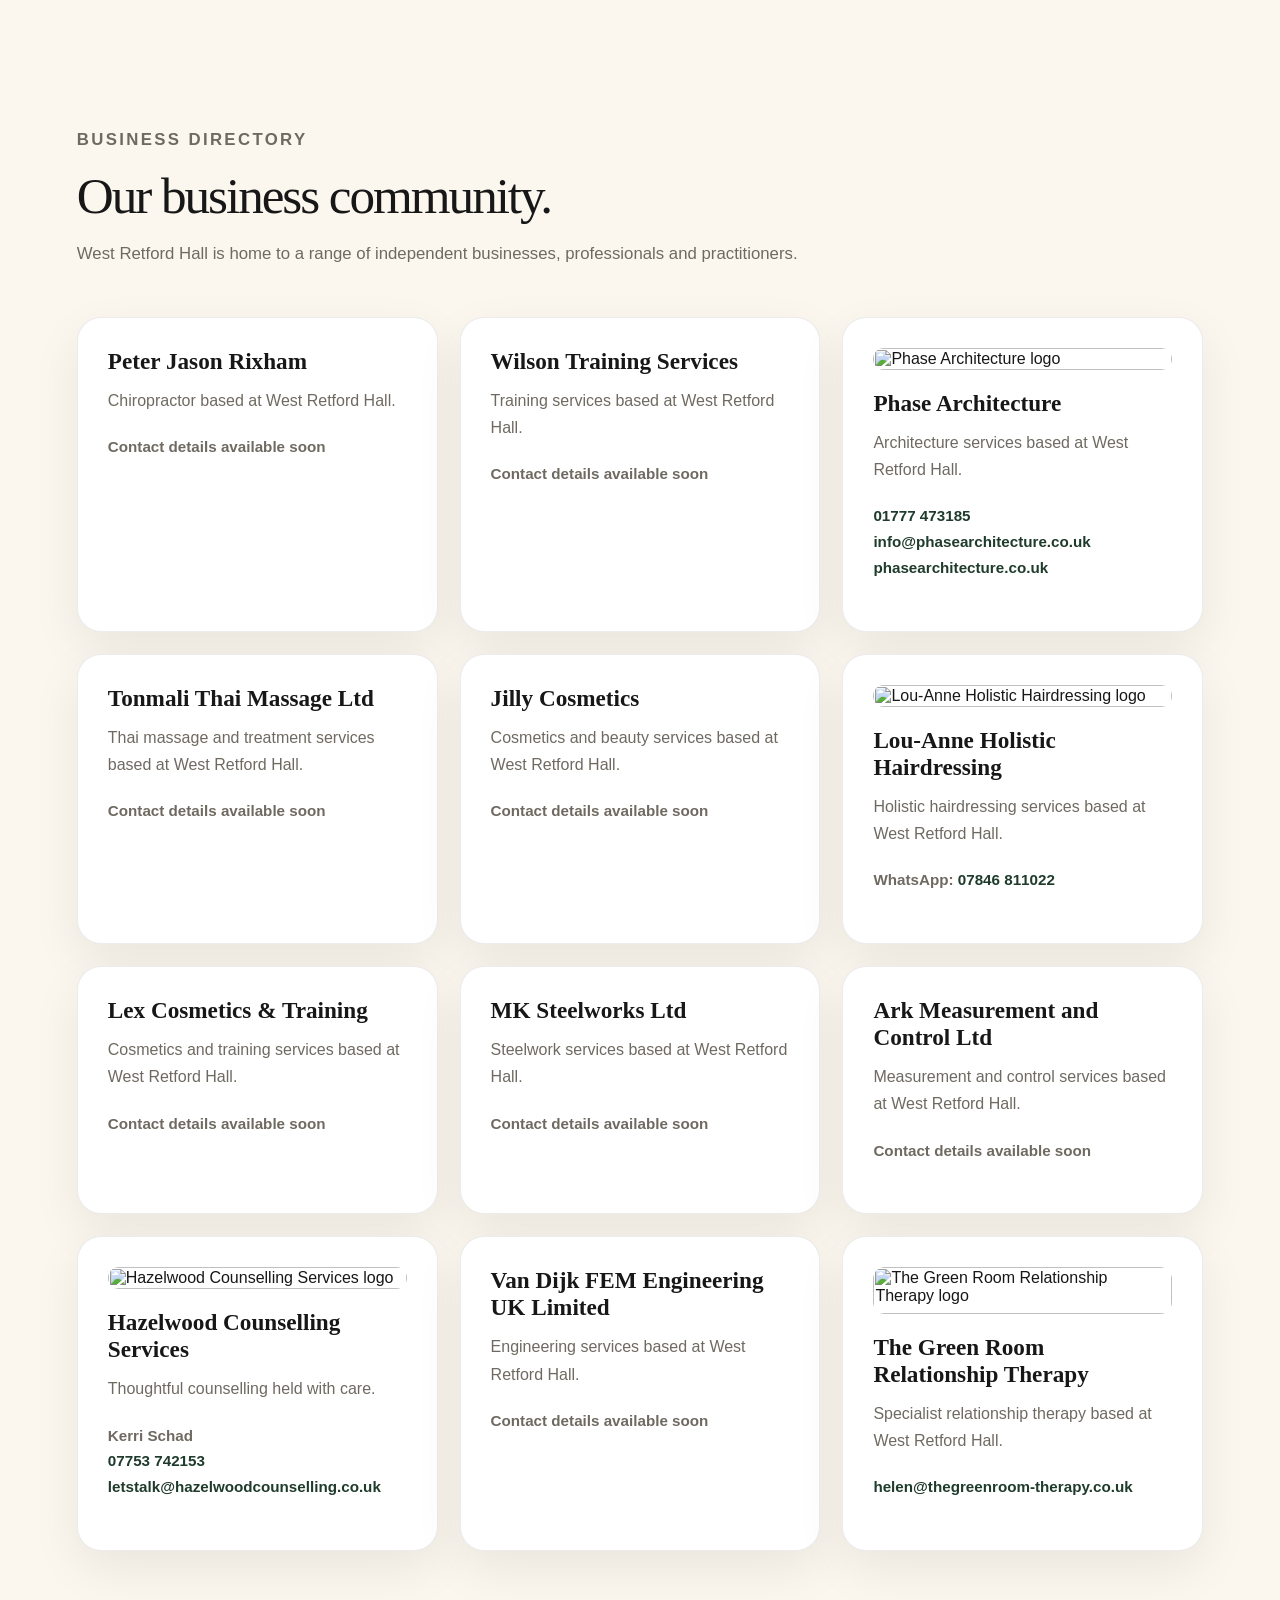
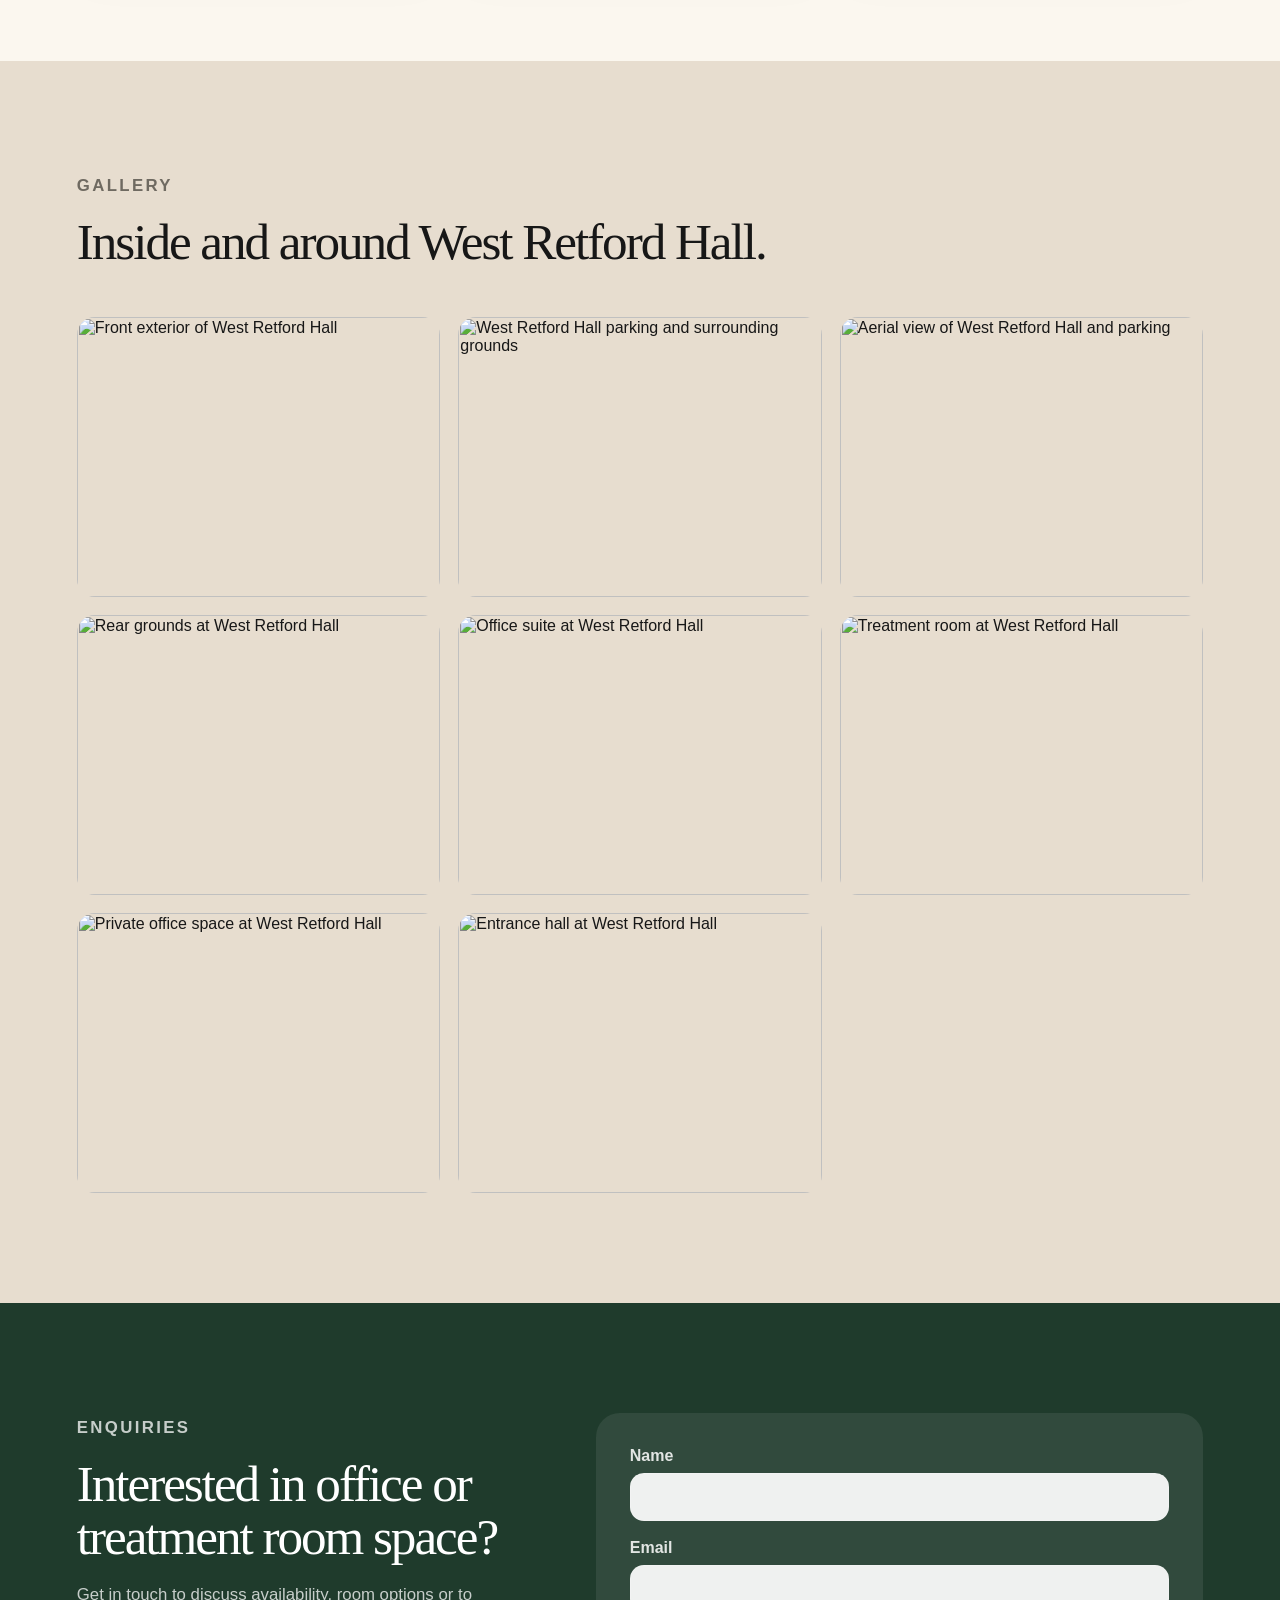
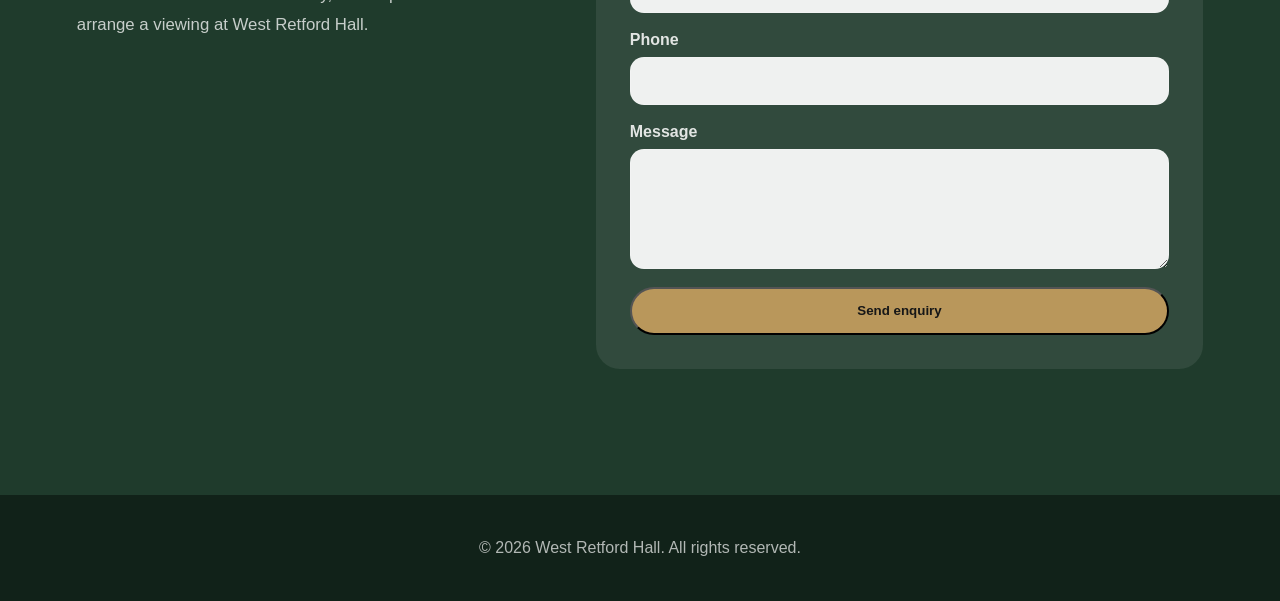
==== commit 0c5560d0: "update directory logos and contact details" ====
--- a/index.html
+++ b/index.html
@@ -1,4 +1,4 @@
-<!DOCTYPE html>
+<<!DOCTYPE html>
 <html lang="en">
 <head>
   <meta charset="UTF-8" />
@@ -91,8 +91,8 @@
             <li>Private office suites</li>
             <li>High-speed internet</li>
             <li>On-site parking</li>
+            <li>London King’s Cross from around 1 hour 20 by train</li>
             <li>Period features and large windows</li>
-            <li>Professional shared entrance areas</li>
           </ul>
         </div>
       </div>
@@ -101,16 +101,16 @@
     <section id="treatment" class="section dark-section">
       <div class="container">
         <div class="section-heading">
-          <p class="eyebrow">Office suites &amp; treatment rooms</p>
-          <h2>Private, professional spaces for independent businesses and practitioners.</h2>
+          <p class="eyebrow">Workspace options</p>
+          <h2>Flexible space for businesses, practitioners and client-facing work.</h2>
         </div>
 
         <div class="cards">
           <article class="card">
-            <img src="assets/images/boardroom.png" alt="Private office suite at West Retford Hall" />
+            <img src="assets/images/seminar-room.png" alt="Professional workspace at West Retford Hall" />
 
             <div>
-              <h3>Private office suites</h3>
+              <h3>Professional workspace</h3>
               <p>Characterful rooms for independent businesses, small teams and professional services.</p>
             </div>
           </article>
@@ -225,67 +225,89 @@
           <article class="directory-card">
             <h3>Peter Jason Rixham</h3>
             <p>Chiropractor based at West Retford Hall.</p>
-            <a href="#contact">Contact details available soon</a>
+            <p class="directory-contact">Contact details available soon</p>
           </article>
 
           <article class="directory-card">
             <h3>Wilson Training Services</h3>
             <p>Training services based at West Retford Hall.</p>
-            <a href="#contact">Contact details available soon</a>
-          </article>
-
-          <article class="directory-card">
+            <p class="directory-contact">Contact details available soon</p>
+          </article>
+
+          <article class="directory-card">
+            <img src="assets/images/logos/phase-architecture.jpg" alt="Phase Architecture logo" class="directory-logo" />
             <h3>Phase Architecture</h3>
             <p>Architecture services based at West Retford Hall.</p>
-            <a href="#contact">Contact details available soon</a>
+            <p class="directory-contact">
+              <a href="tel:01777473185">01777 473185</a><br />
+              <a href="mailto:info@phasearchitecture.co.uk">info@phasearchitecture.co.uk</a><br />
+              <a href="https://www.phasearchitecture.co.uk" target="_blank" rel="noopener">phasearchitecture.co.uk</a>
+            </p>
           </article>
 
           <article class="directory-card">
             <h3>Tonmali Thai Massage Ltd</h3>
             <p>Thai massage and treatment services based at West Retford Hall.</p>
-            <a href="#contact">Contact details available soon</a>
+            <p class="directory-contact">Contact details available soon</p>
           </article>
 
           <article class="directory-card">
             <h3>Jilly Cosmetics</h3>
             <p>Cosmetics and beauty services based at West Retford Hall.</p>
-            <a href="#contact">Contact details available soon</a>
-          </article>
-
-          <article class="directory-card">
+            <p class="directory-contact">Contact details available soon</p>
+          </article>
+
+          <article class="directory-card">
+            <img src="assets/images/logos/lou-anne-holistic.jpg" alt="Lou-Anne Holistic Hairdressing logo" class="directory-logo" />
             <h3>Lou-Anne Holistic Hairdressing</h3>
             <p>Holistic hairdressing services based at West Retford Hall.</p>
-            <a href="#contact">Contact details available soon</a>
+            <p class="directory-contact">
+              WhatsApp: <a href="tel:07846811022">07846 811022</a>
+            </p>
           </article>
 
           <article class="directory-card">
             <h3>Lex Cosmetics &amp; Training</h3>
             <p>Cosmetics and training services based at West Retford Hall.</p>
-            <a href="#contact">Contact details available soon</a>
+            <p class="directory-contact">Contact details available soon</p>
           </article>
 
           <article class="directory-card">
             <h3>MK Steelworks Ltd</h3>
             <p>Steelwork services based at West Retford Hall.</p>
-            <a href="#contact">Contact details available soon</a>
+            <p class="directory-contact">Contact details available soon</p>
           </article>
 
           <article class="directory-card">
             <h3>Ark Measurement and Control Ltd</h3>
             <p>Measurement and control services based at West Retford Hall.</p>
-            <a href="#contact">Contact details available soon</a>
-          </article>
-
-          <article class="directory-card">
+            <p class="directory-contact">Contact details available soon</p>
+          </article>
+
+          <article class="directory-card">
+            <img src="assets/images/logos/hazelwood-counselling.jpg" alt="Hazelwood Counselling Services logo" class="directory-logo" />
             <h3>Hazelwood Counselling Services</h3>
-            <p>Counselling services based at West Retford Hall.</p>
-            <a href="#contact">Contact details available soon</a>
+            <p>Thoughtful counselling held with care.</p>
+            <p class="directory-contact">
+              Kerri Schad<br />
+              <a href="tel:07753742153">07753 742153</a><br />
+              <a href="mailto:letstalk@hazelwoodcounselling.co.uk">letstalk@hazelwoodcounselling.co.uk</a>
+            </p>
           </article>
 
           <article class="directory-card">
             <h3>Van Dijk FEM Engineering UK Limited</h3>
             <p>Engineering services based at West Retford Hall.</p>
-            <a href="#contact">Contact details available soon</a>
+            <p class="directory-contact">Contact details available soon</p>
+          </article>
+
+          <article class="directory-card">
+            <img src="assets/images/logos/green-room.jpg" alt="The Green Room Relationship Therapy logo" class="directory-logo" />
+            <h3>The Green Room Relationship Therapy</h3>
+            <p>Specialist relationship therapy based at West Retford Hall.</p>
+            <p class="directory-contact">
+              <a href="mailto:helen@thegreenroom-therapy.co.uk">helen@thegreenroom-therapy.co.uk</a>
+            </p>
           </article>
         </div>
       </div>
@@ -360,4 +382,4 @@
 
   <script src="script.js"></script>
 </body>
-</html>+</html>
--- a/styles.css
+++ b/styles.css
@@ -482,4 +482,30 @@
   .card img {
     height: 260px;
   }
-}+}.directory-logo {
+  width: 100%;
+  max-height: 86px;
+  object-fit: contain;
+  object-position: left center;
+  margin-bottom: 20px;
+  border-radius: 12px;
+}
+
+.directory-contact {
+  margin-top: 18px;
+  font-size: 0.95rem;
+  line-height: 1.6;
+  color: var(--green);
+  font-weight: 700;
+}
+
+.directory-contact a {
+  color: var(--green);
+  font-weight: 800;
+  word-break: break-word;
+}
+
+.directory-card:has(.directory-logo) {
+  display: flex;
+  flex-direction: column;
+}
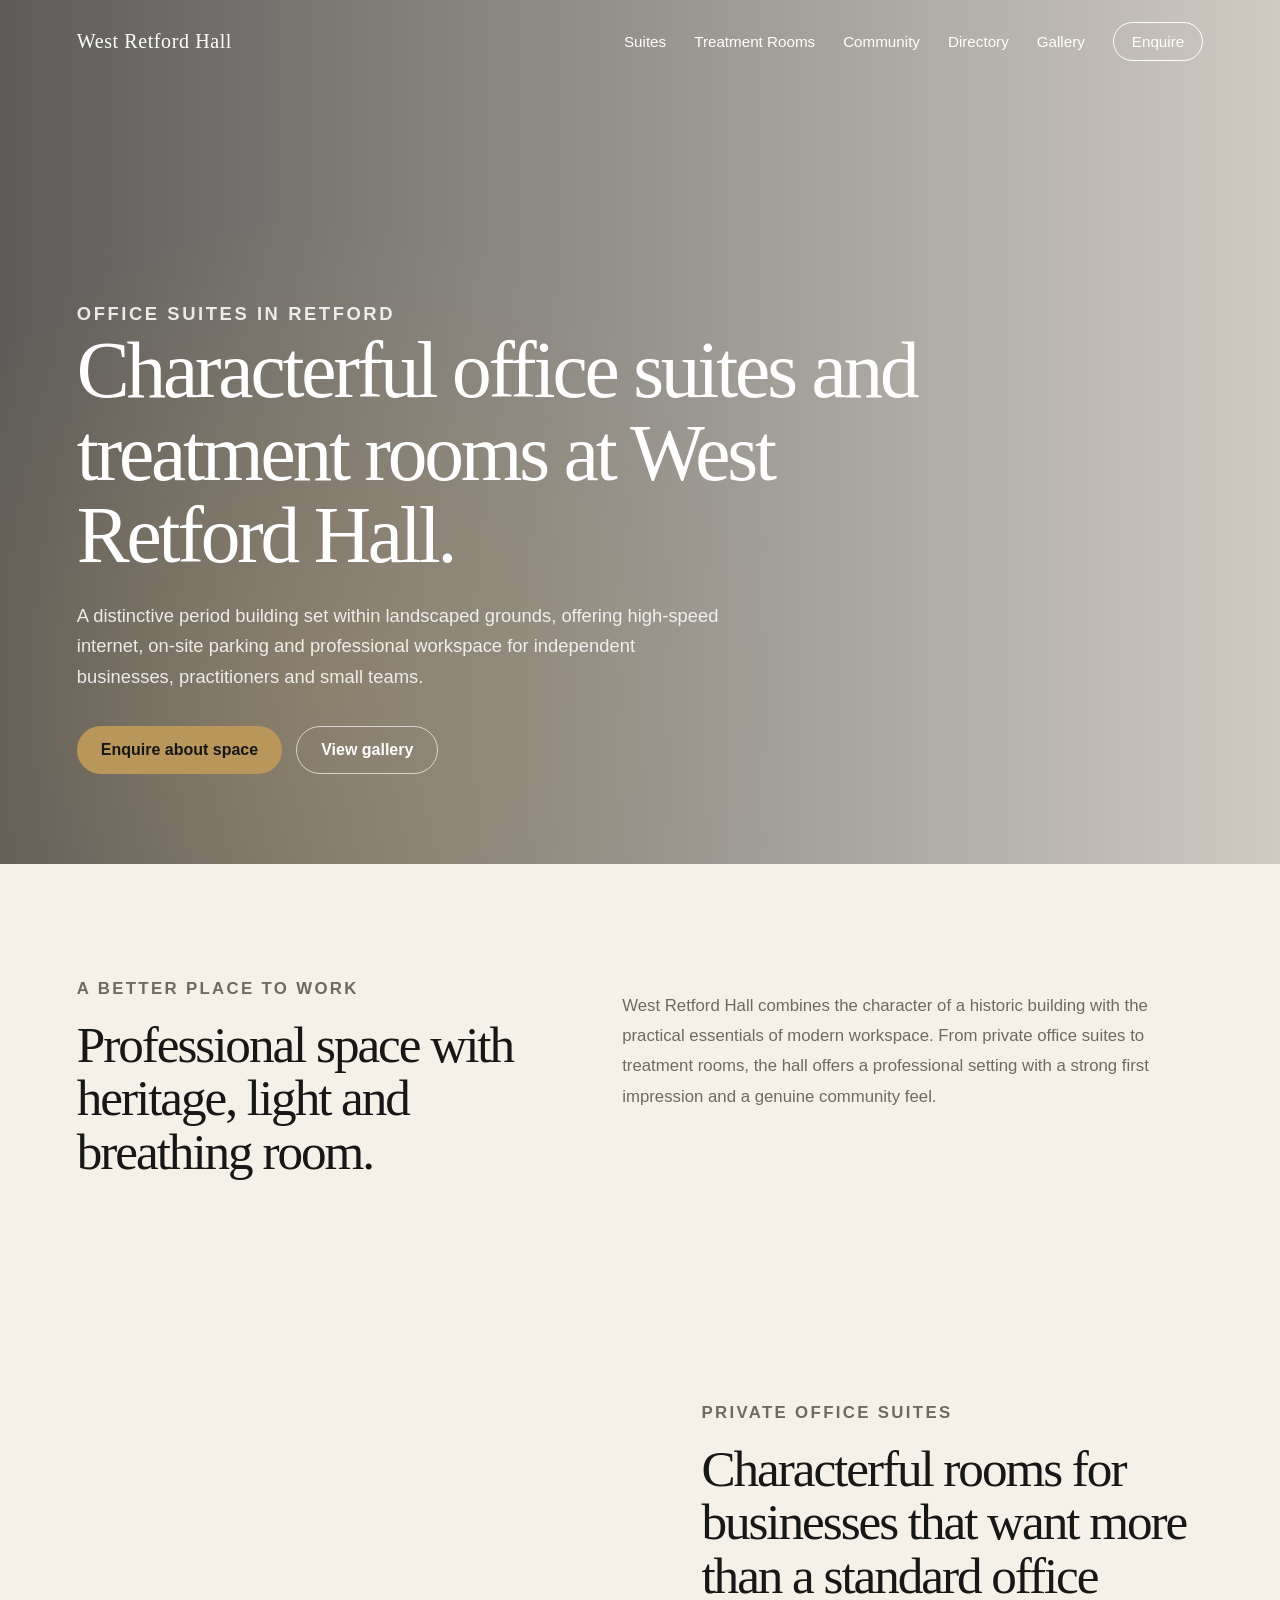
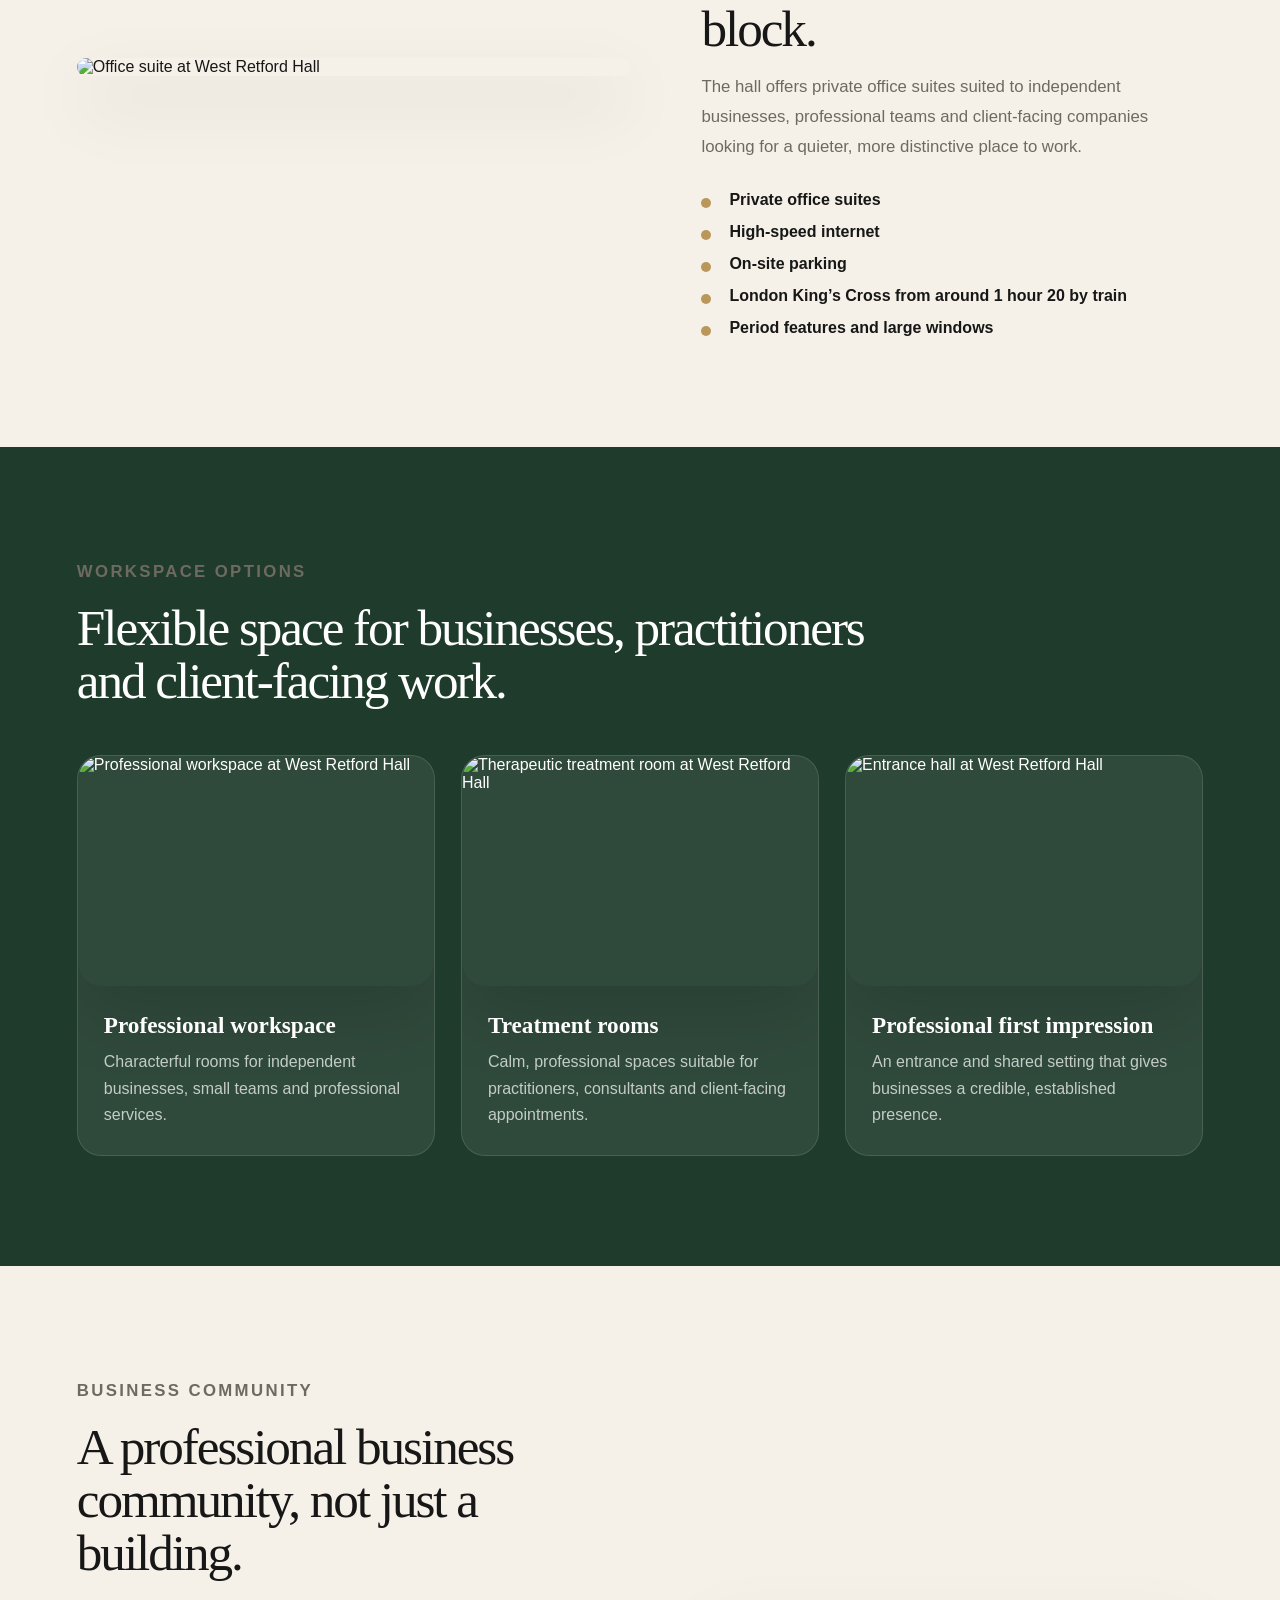
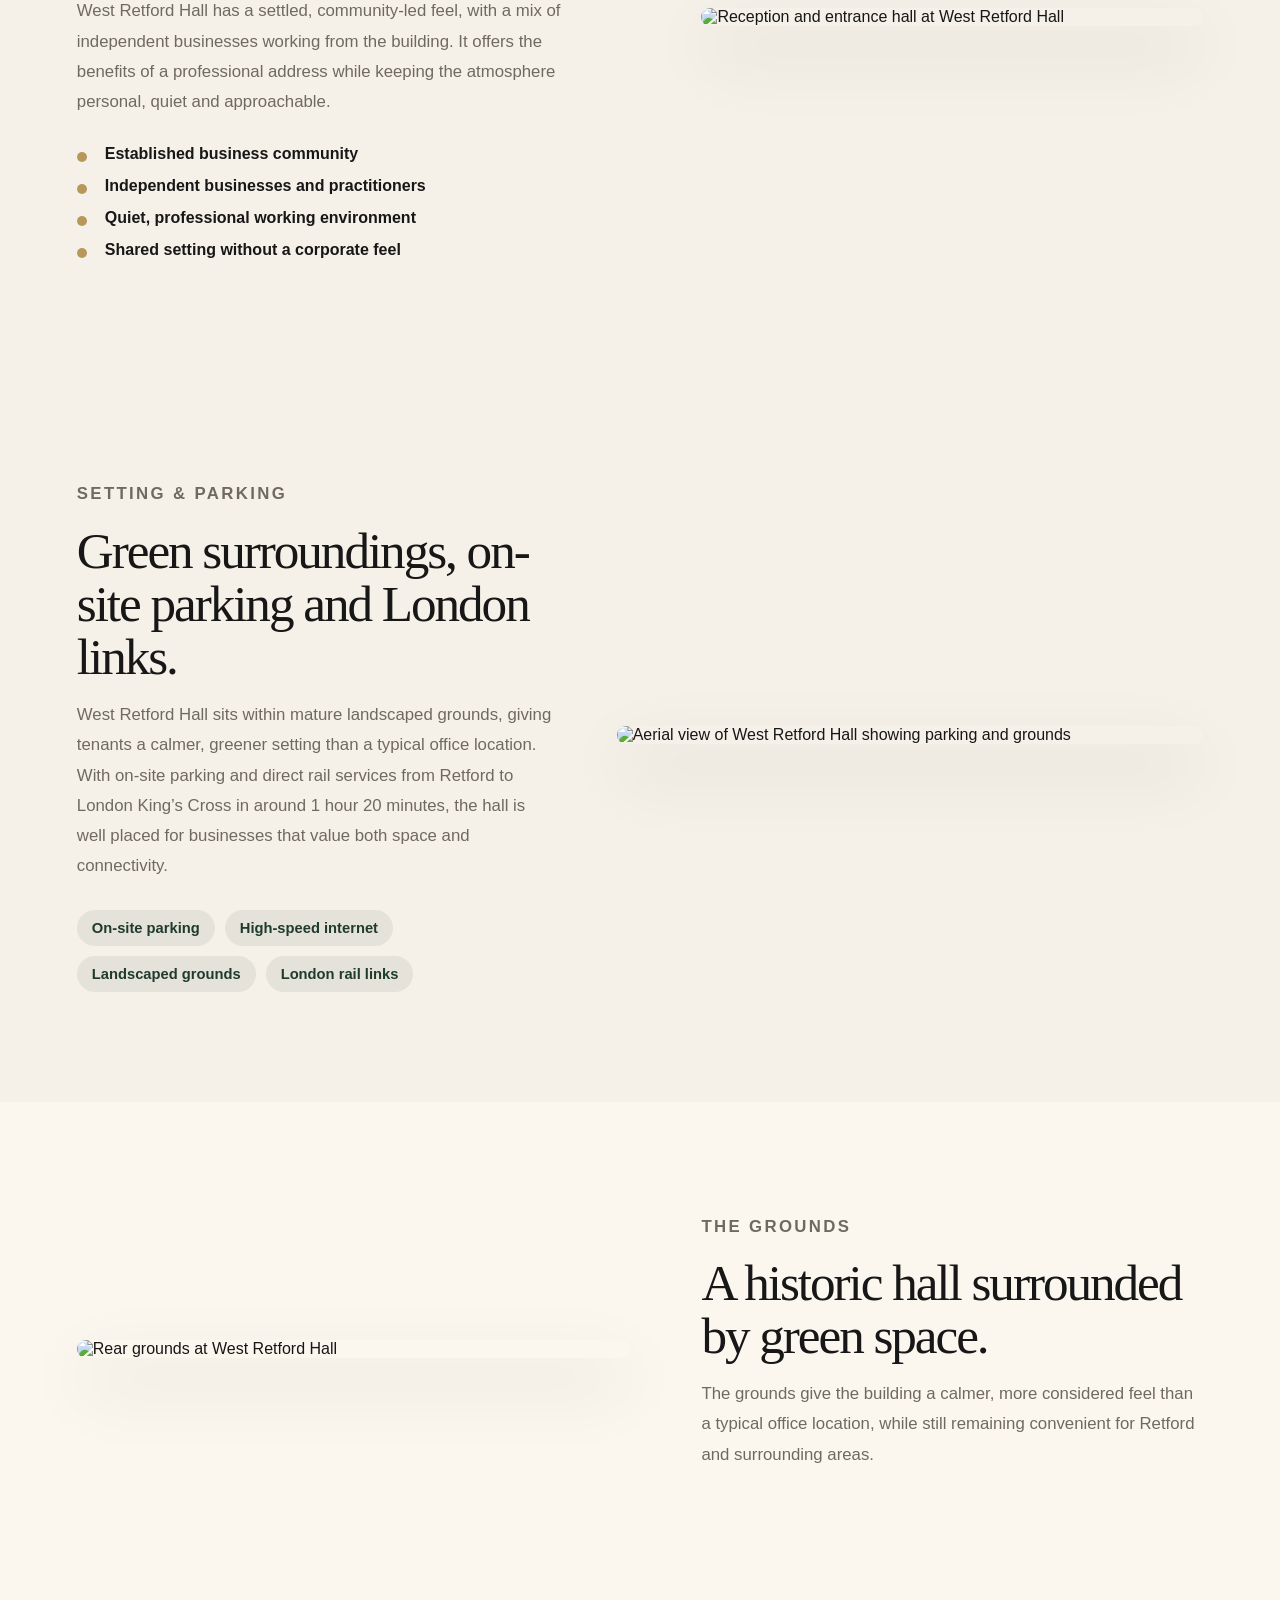
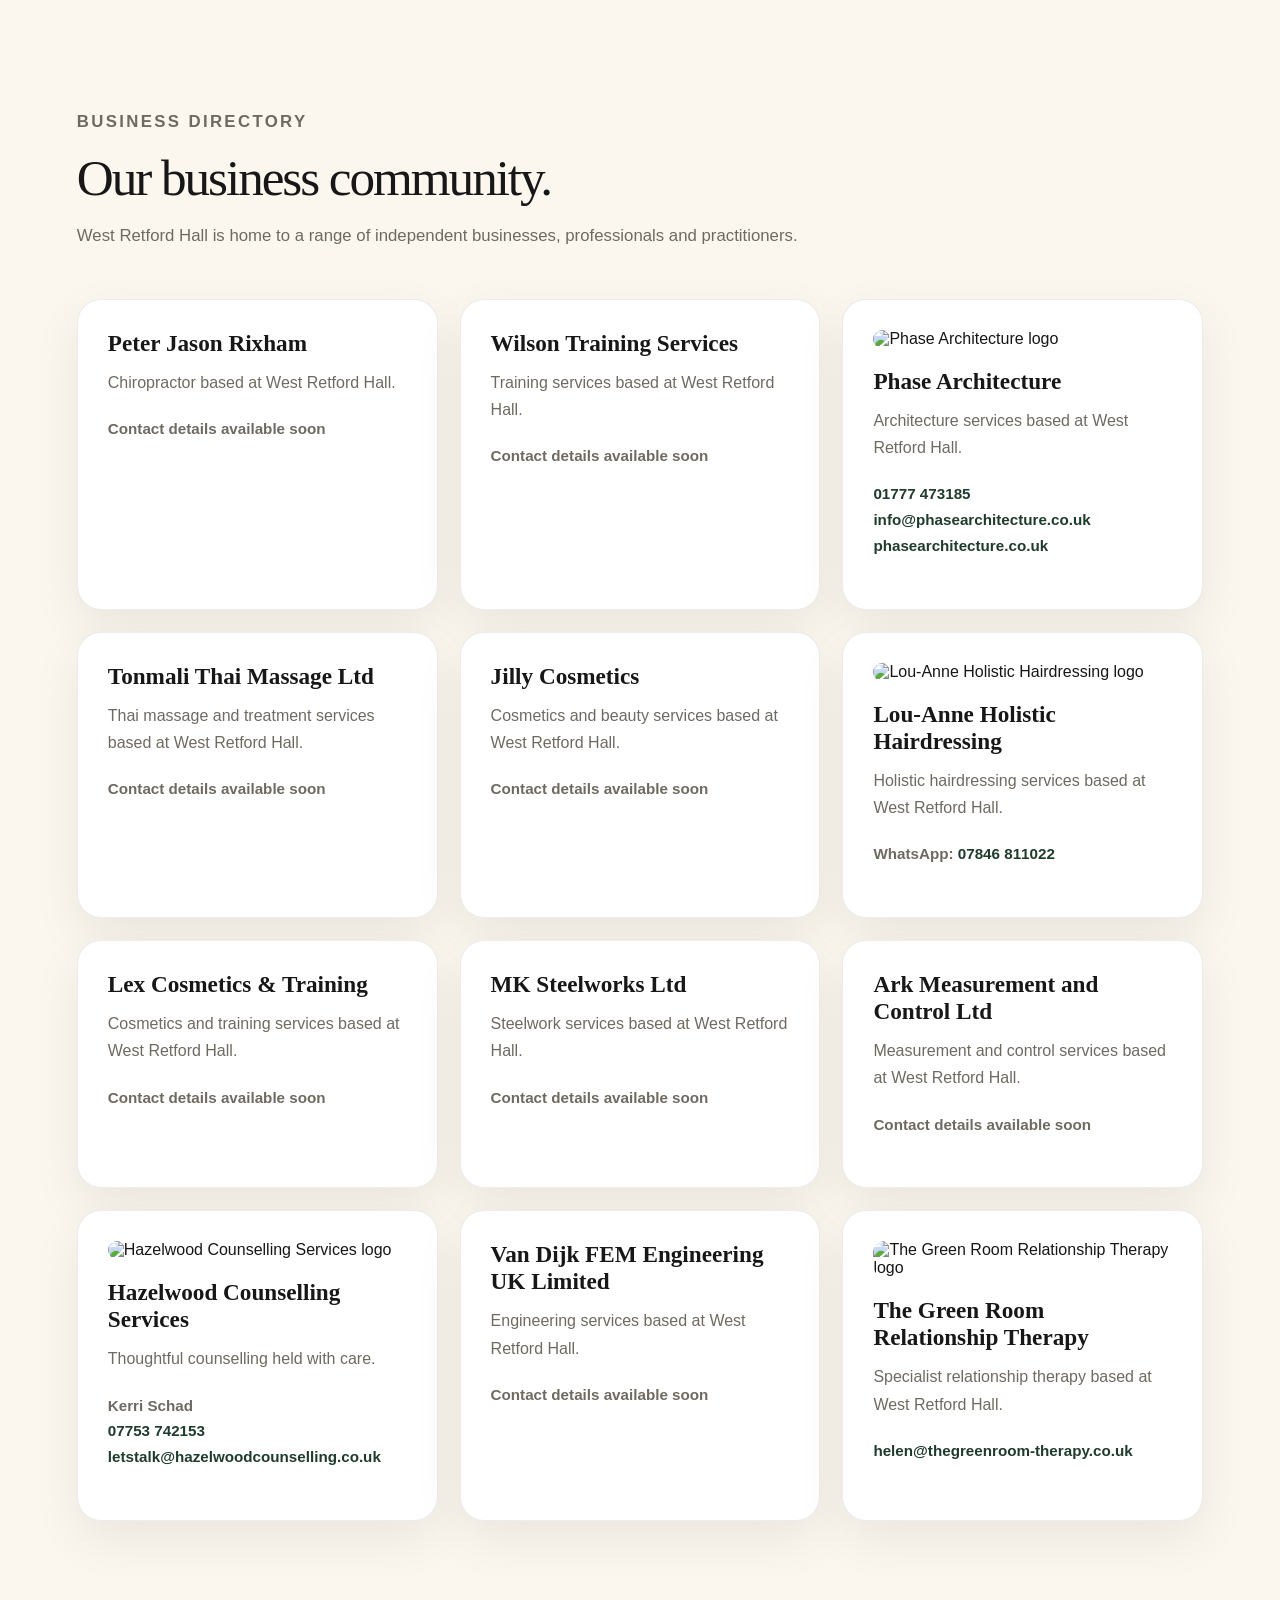
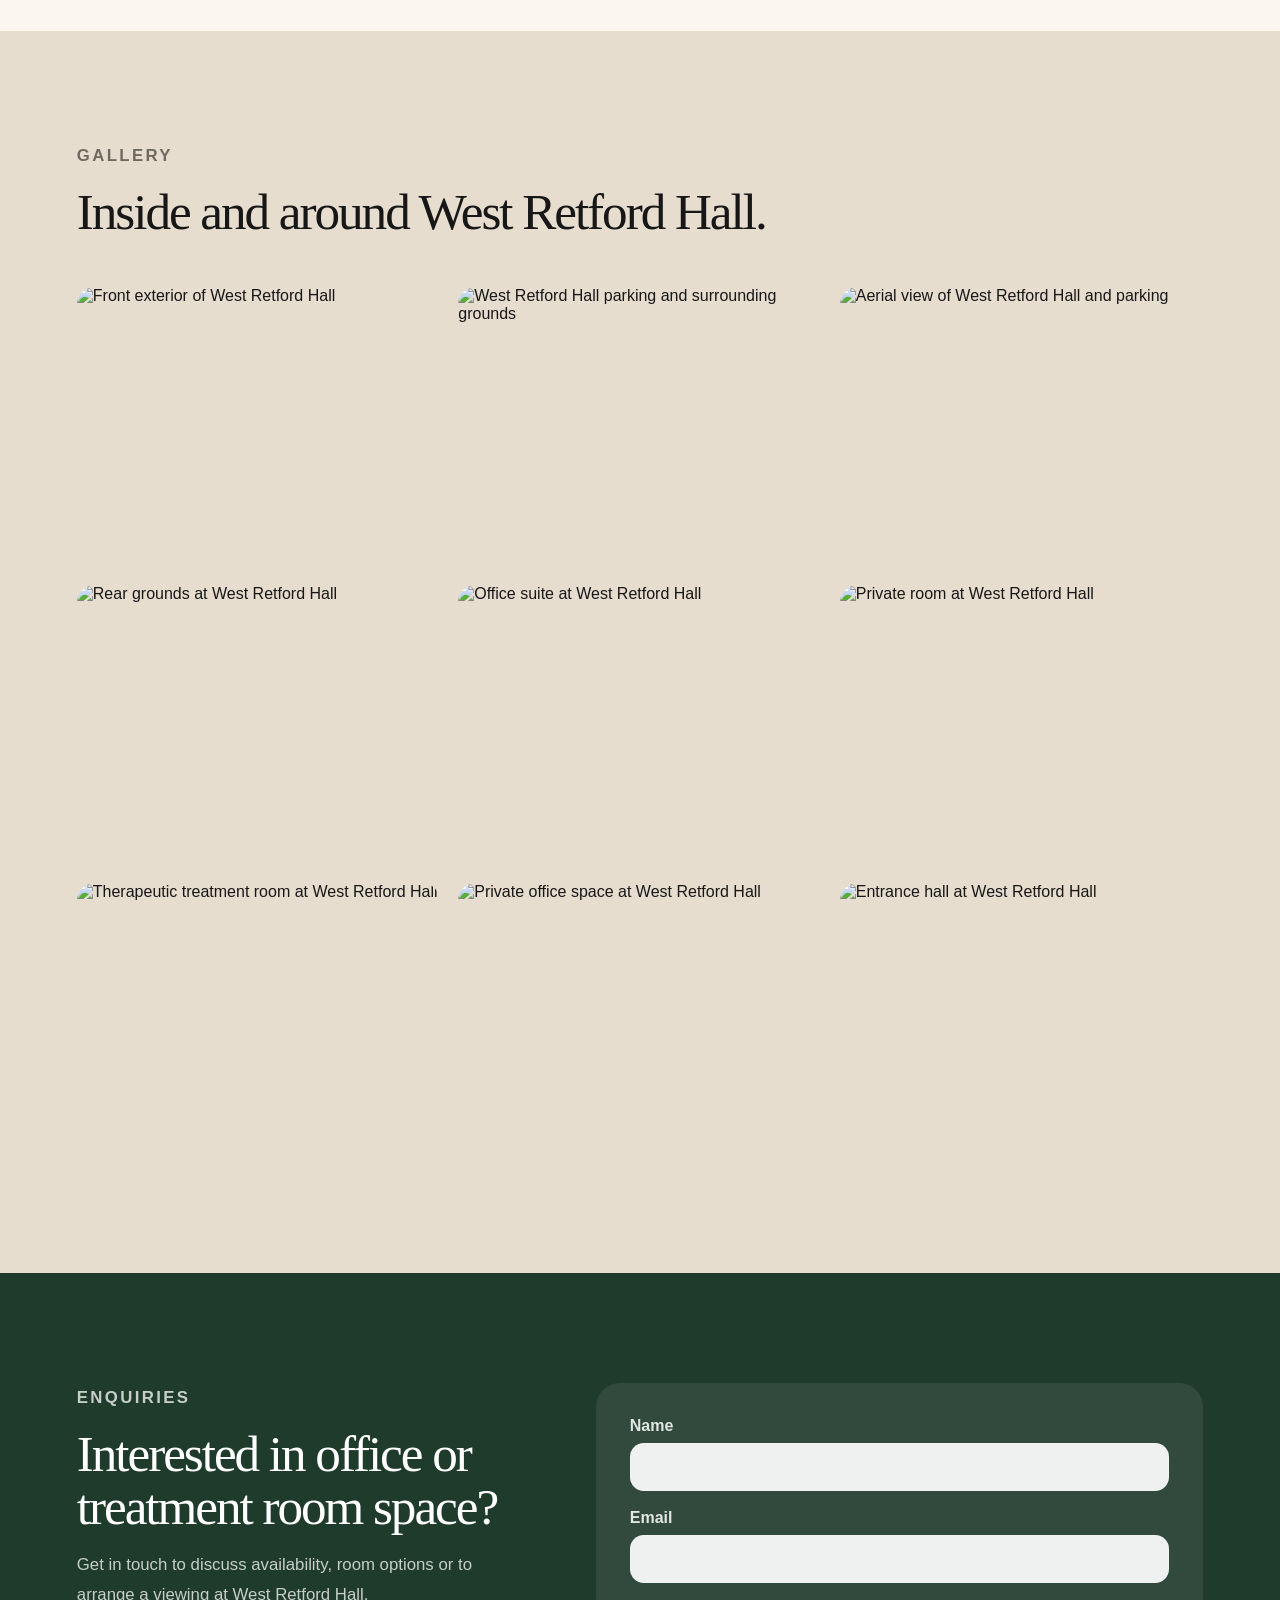
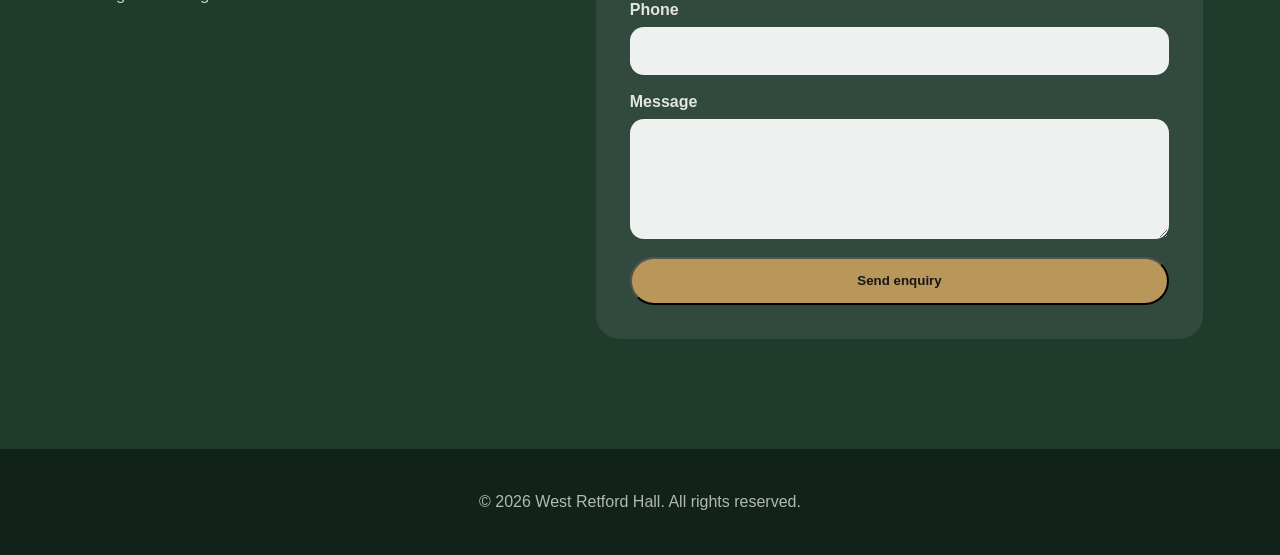
==== commit 54fef35d: "add treatment room image" ====
--- a/index.html
+++ b/index.html
@@ -1,4 +1,4 @@
-<<!DOCTYPE html>
+<!DOCTYPE html>
 <html lang="en">
 <head>
   <meta charset="UTF-8" />
@@ -116,7 +116,7 @@
           </article>
 
           <article class="card">
-            <img src="assets/images/small-meeting-room.png" alt="Treatment room at West Retford Hall" />
+            <img src="assets/images/treatment-room.png" alt="Therapeutic treatment room at West Retford Hall" />
 
             <div>
               <h3>Treatment rooms</h3>
@@ -327,7 +327,8 @@
           <img src="assets/images/aerial.png" alt="Aerial view of West Retford Hall and parking" />
           <img src="assets/images/garden.png" alt="Rear grounds at West Retford Hall" />
           <img src="assets/images/boardroom.png" alt="Office suite at West Retford Hall" />
-          <img src="assets/images/small-meeting-room.png" alt="Treatment room at West Retford Hall" />
+          <img src="assets/images/small-meeting-room.png" alt="Private room at West Retford Hall" />
+          <img src="assets/images/treatment-room.png" alt="Therapeutic treatment room at West Retford Hall" />
           <img src="assets/images/seminar-room.png" alt="Private office space at West Retford Hall" />
           <img src="assets/images/entrance-hall.png" alt="Entrance hall at West Retford Hall" />
         </div>
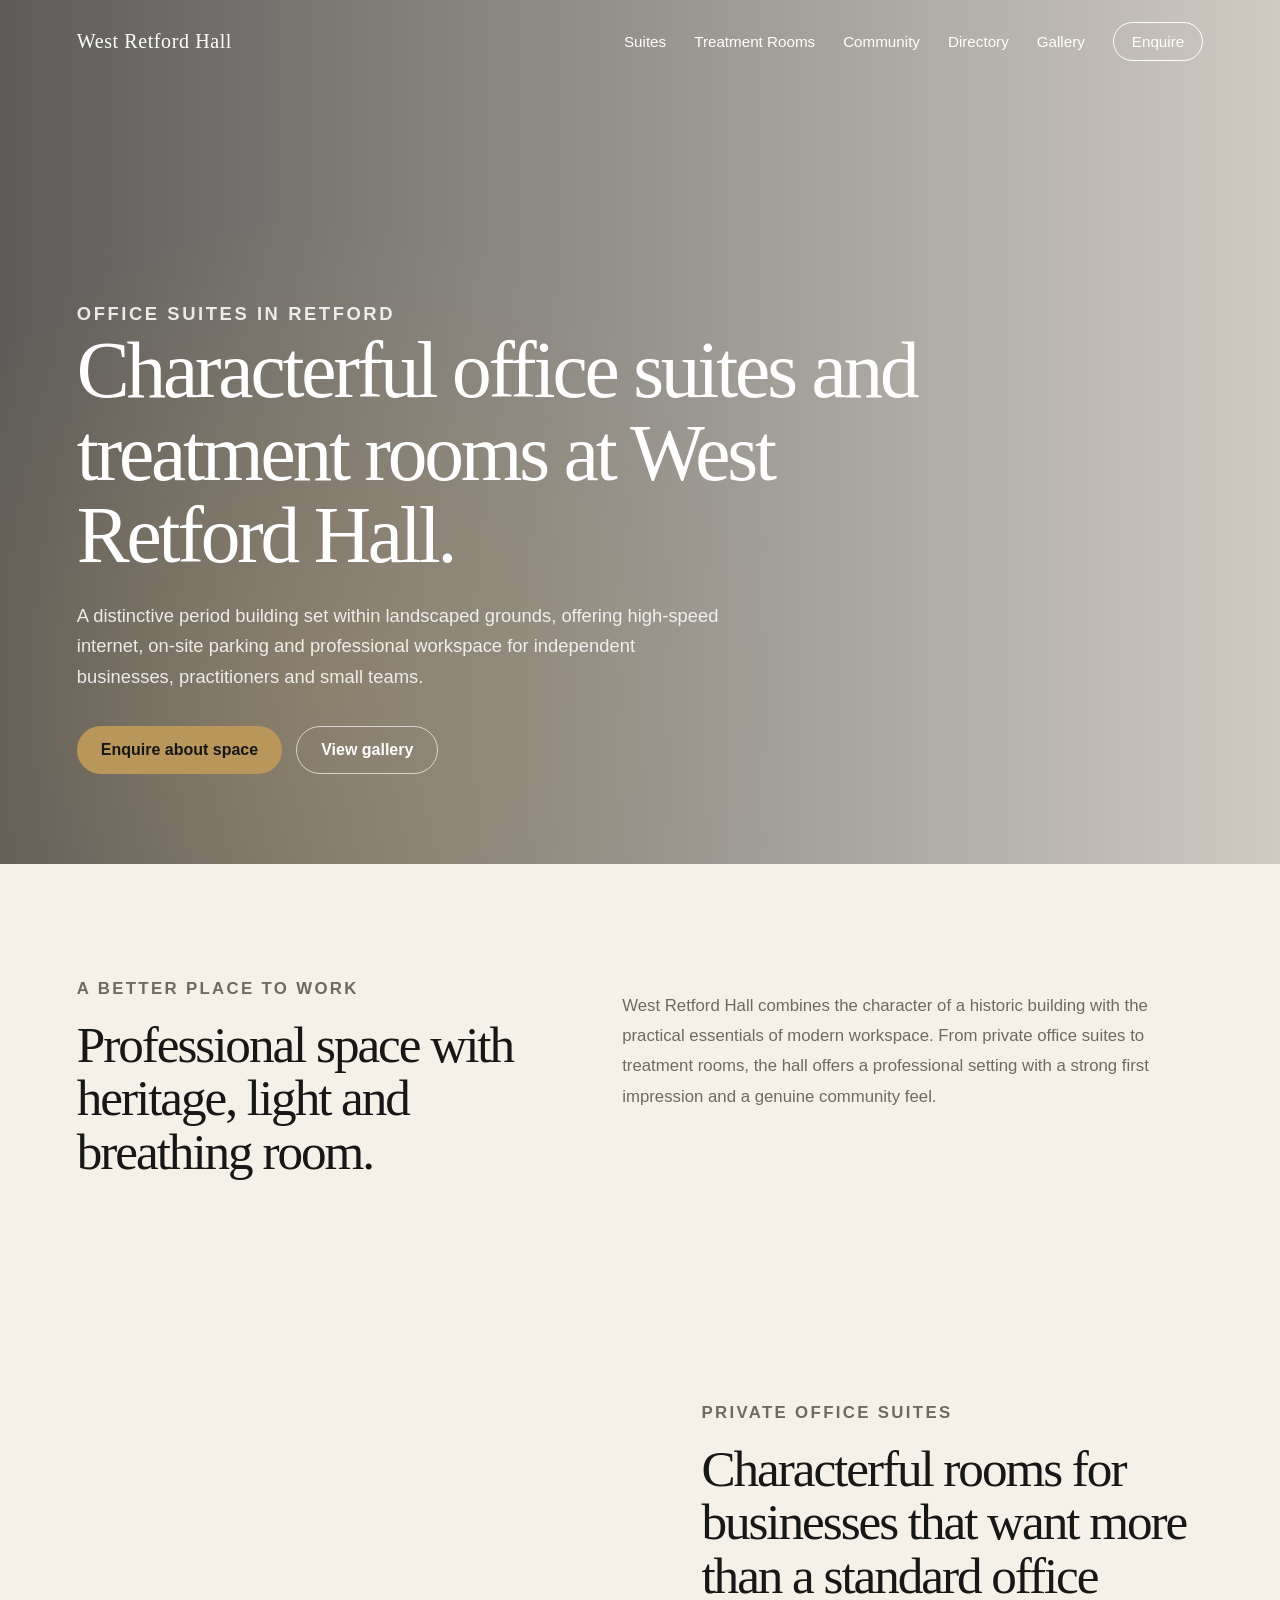
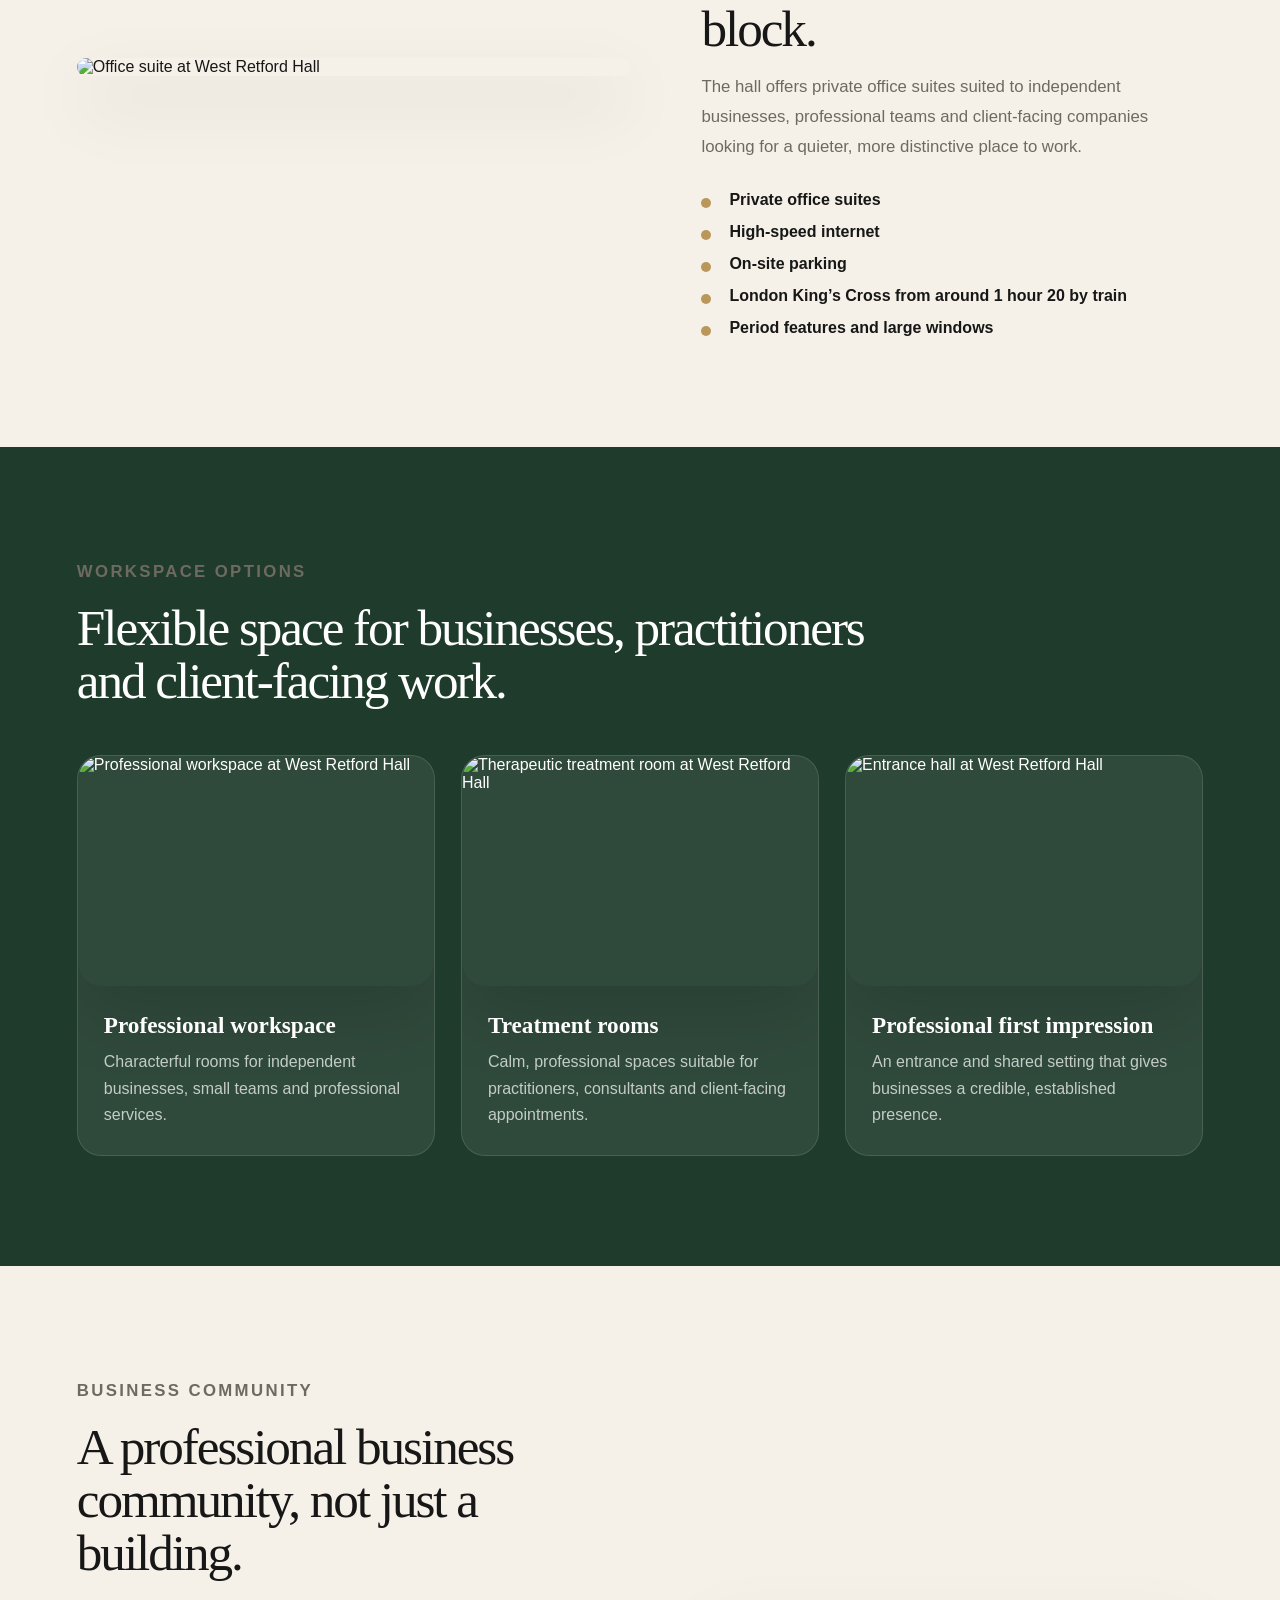
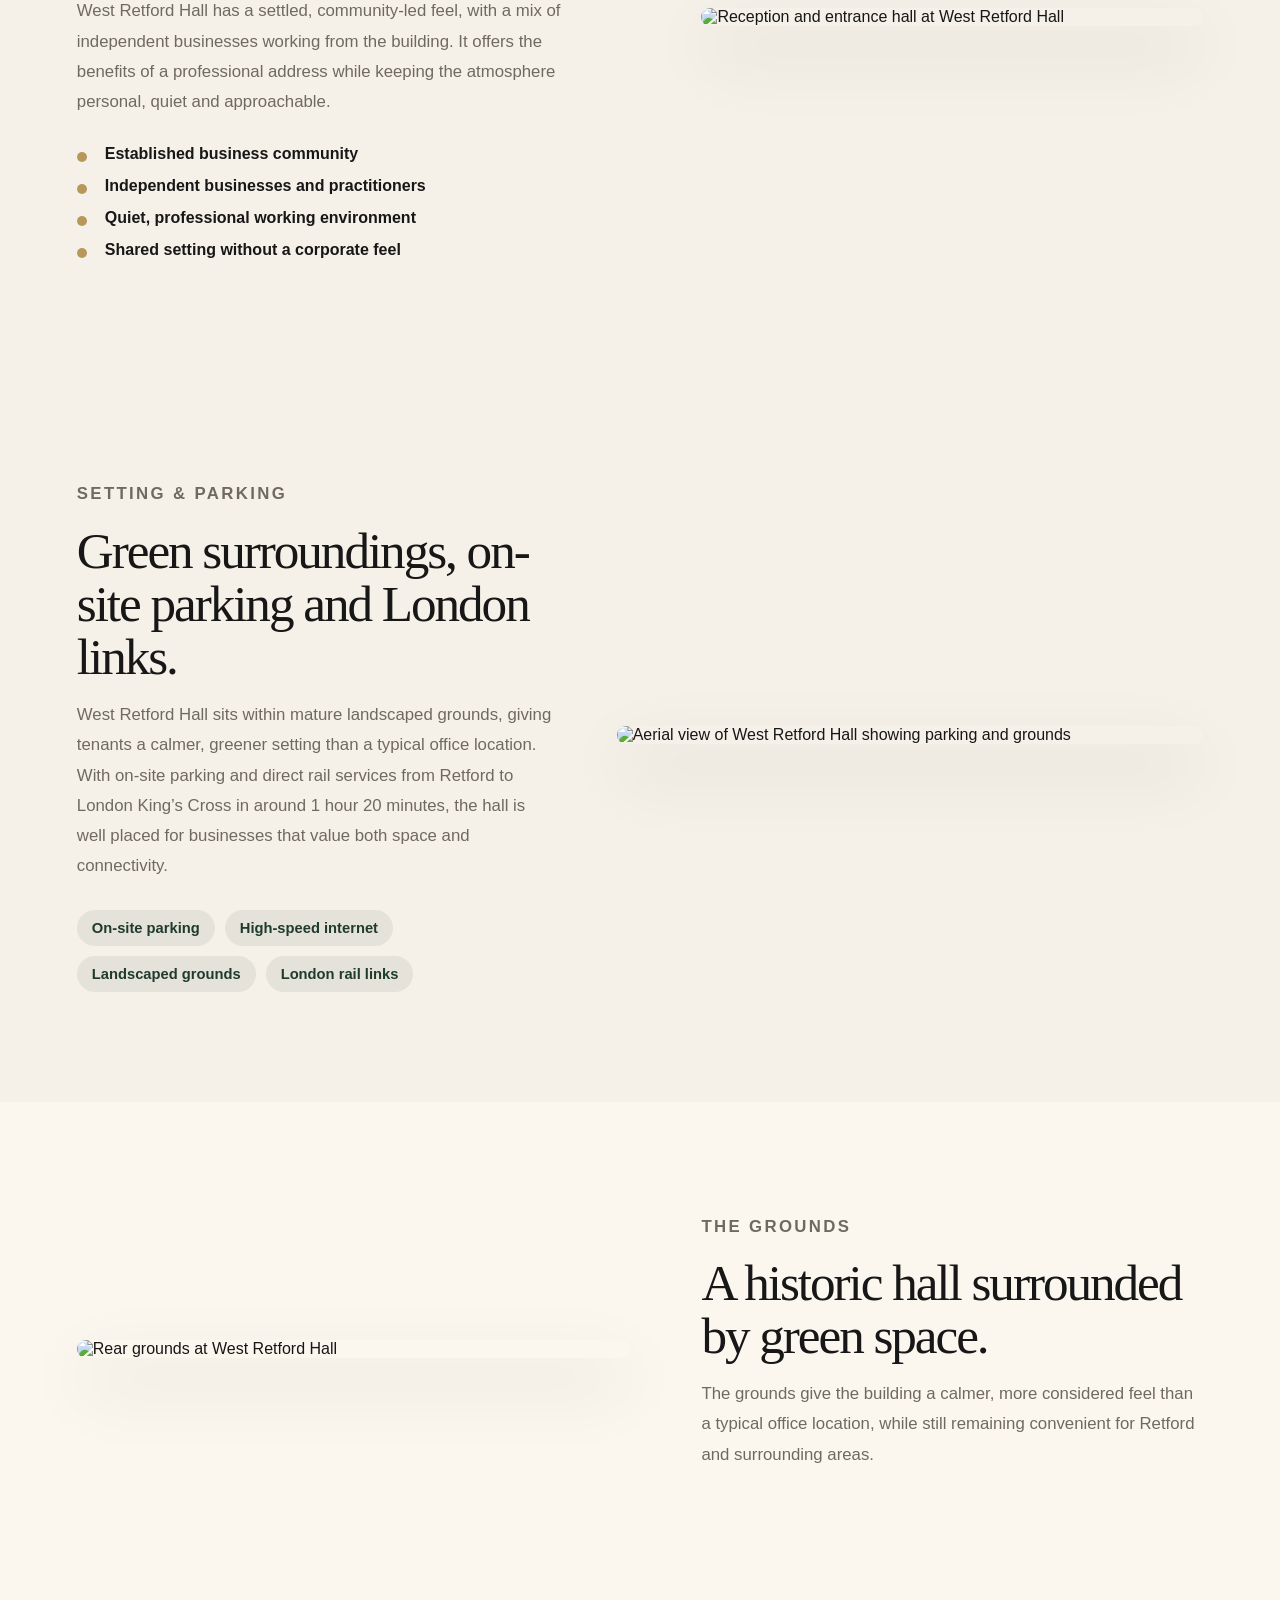
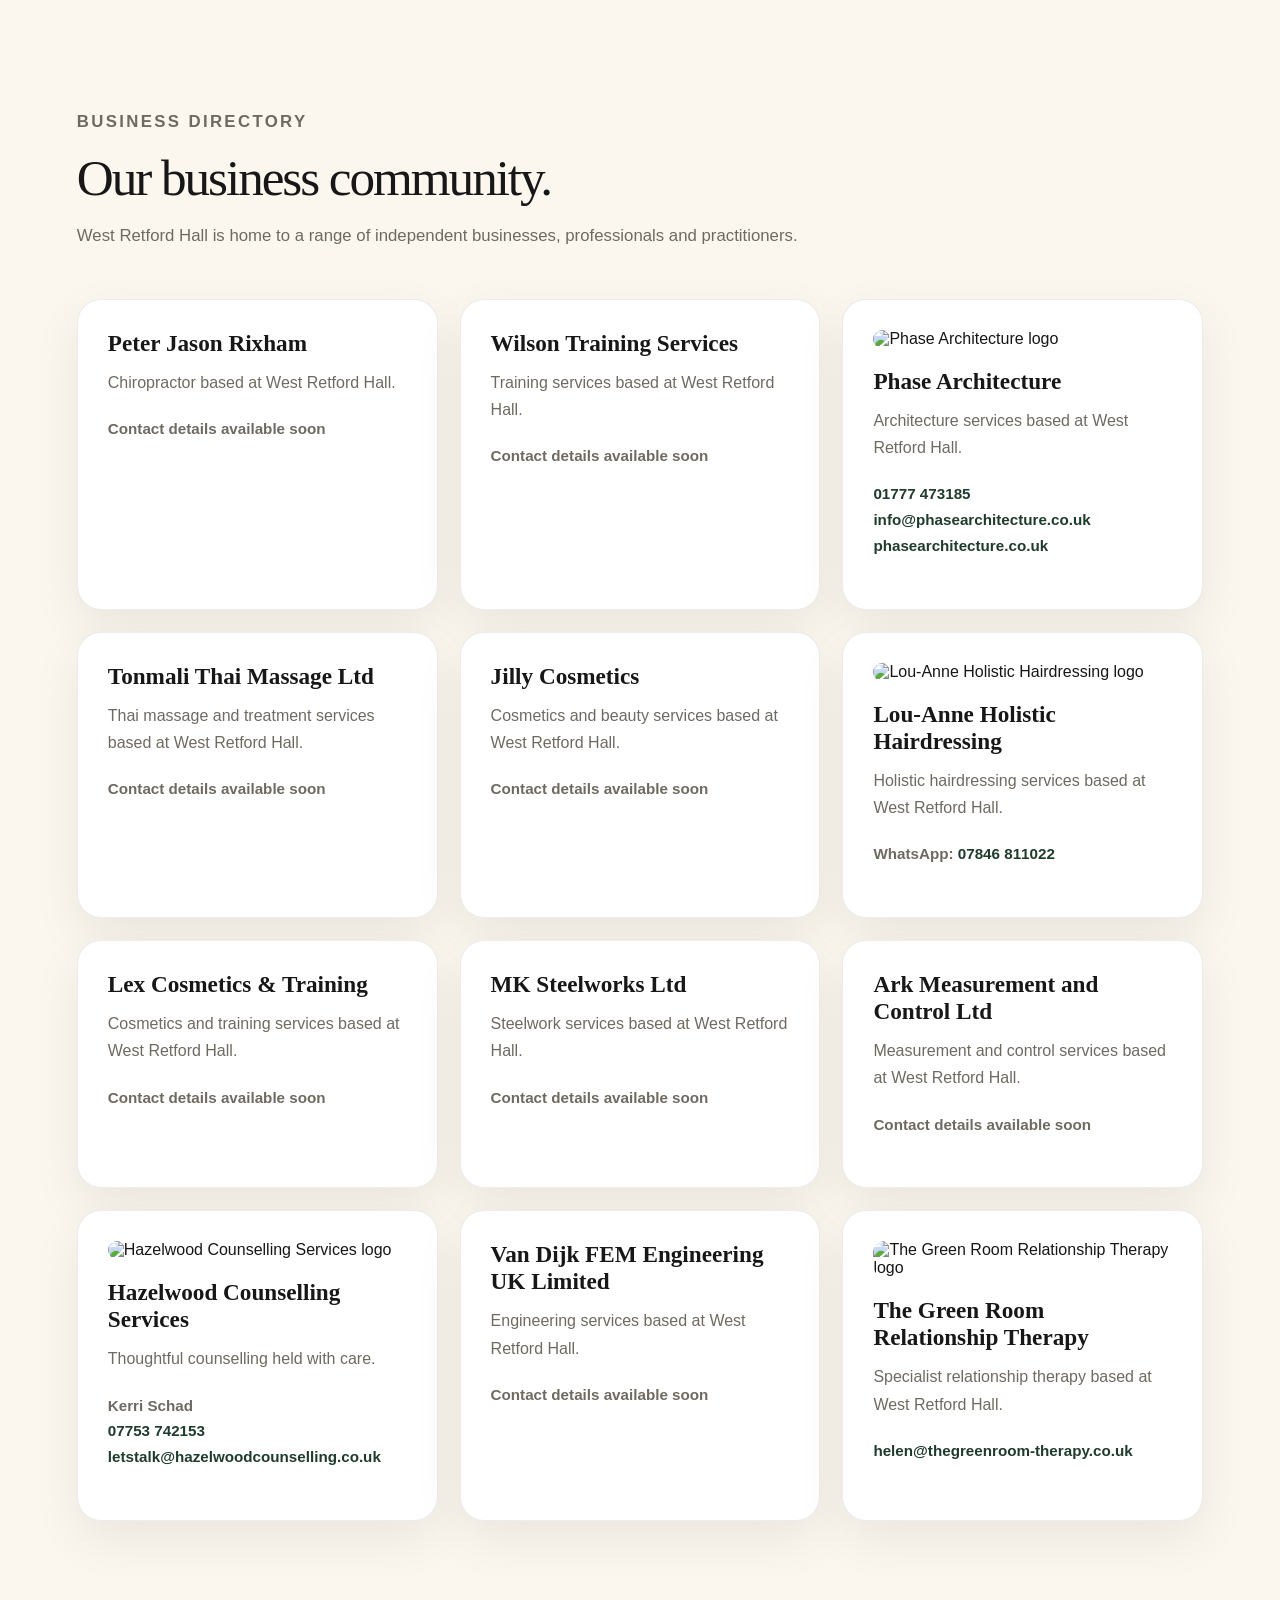
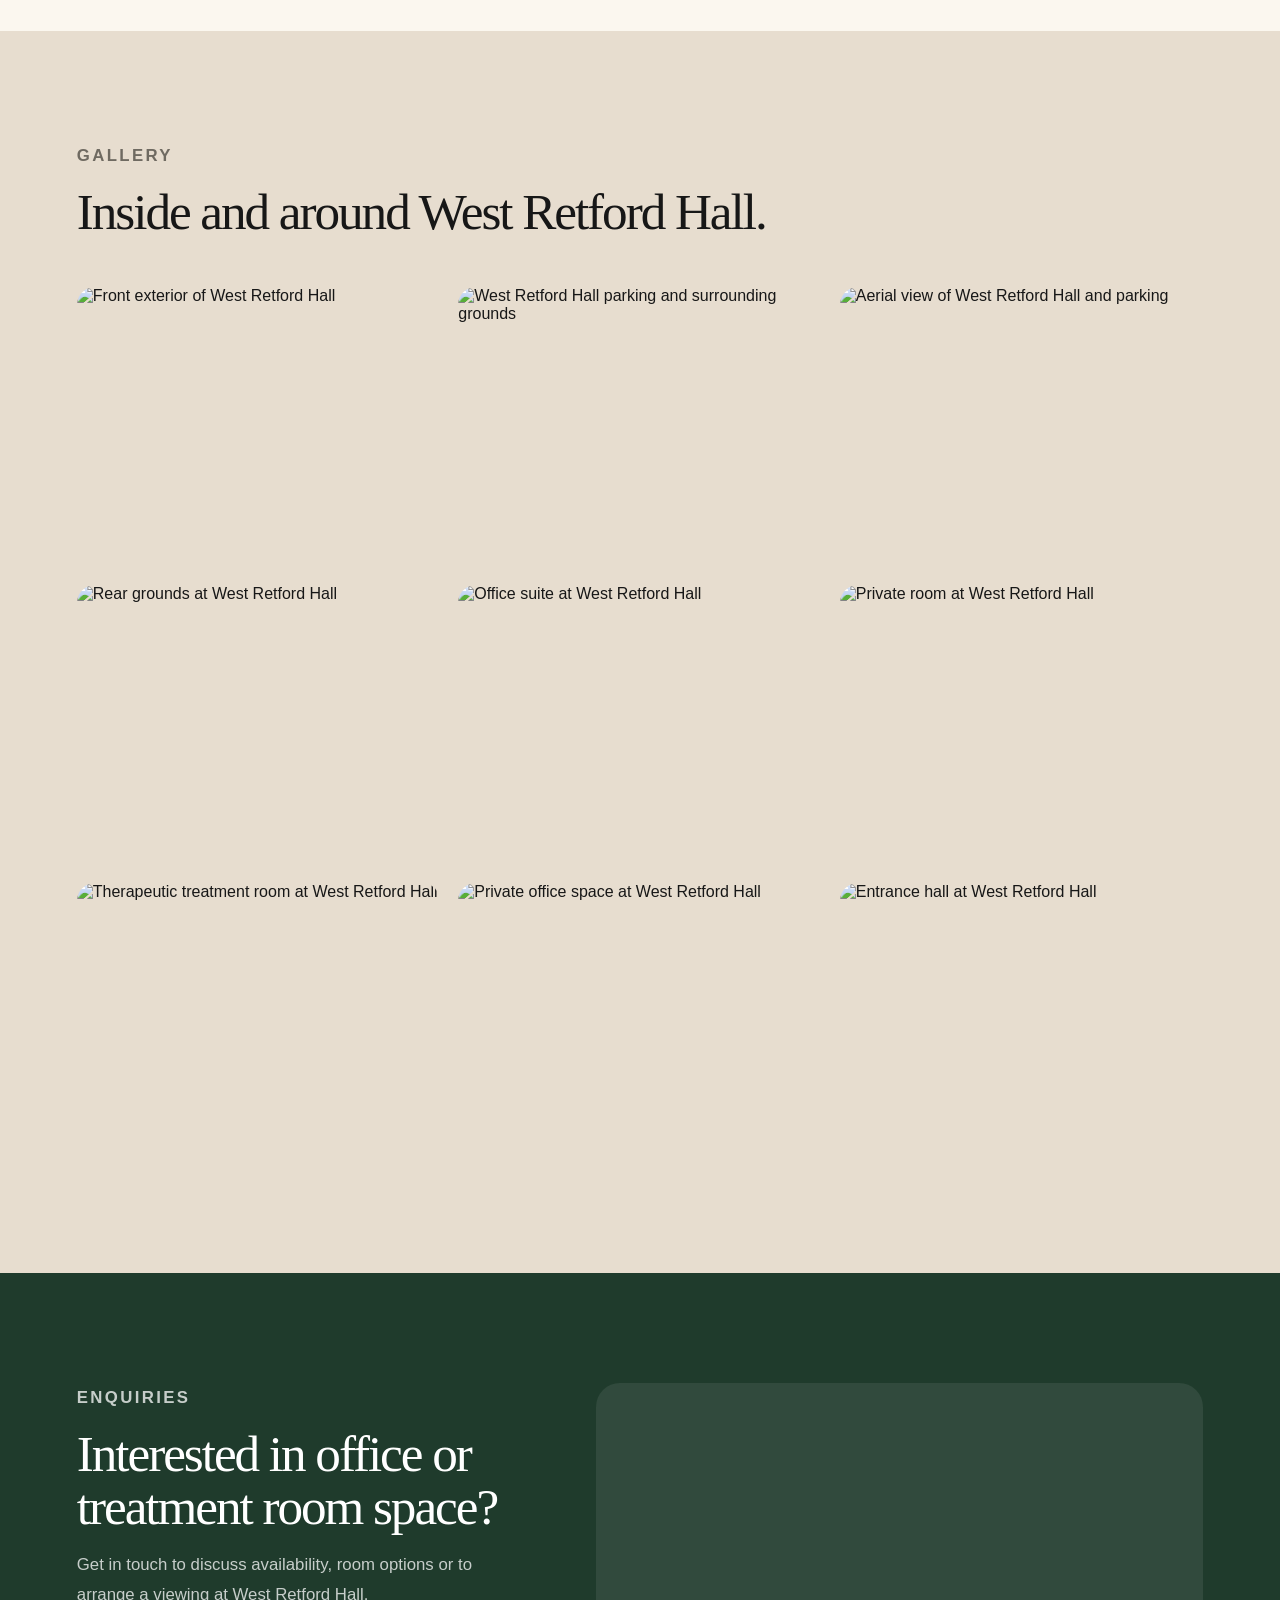
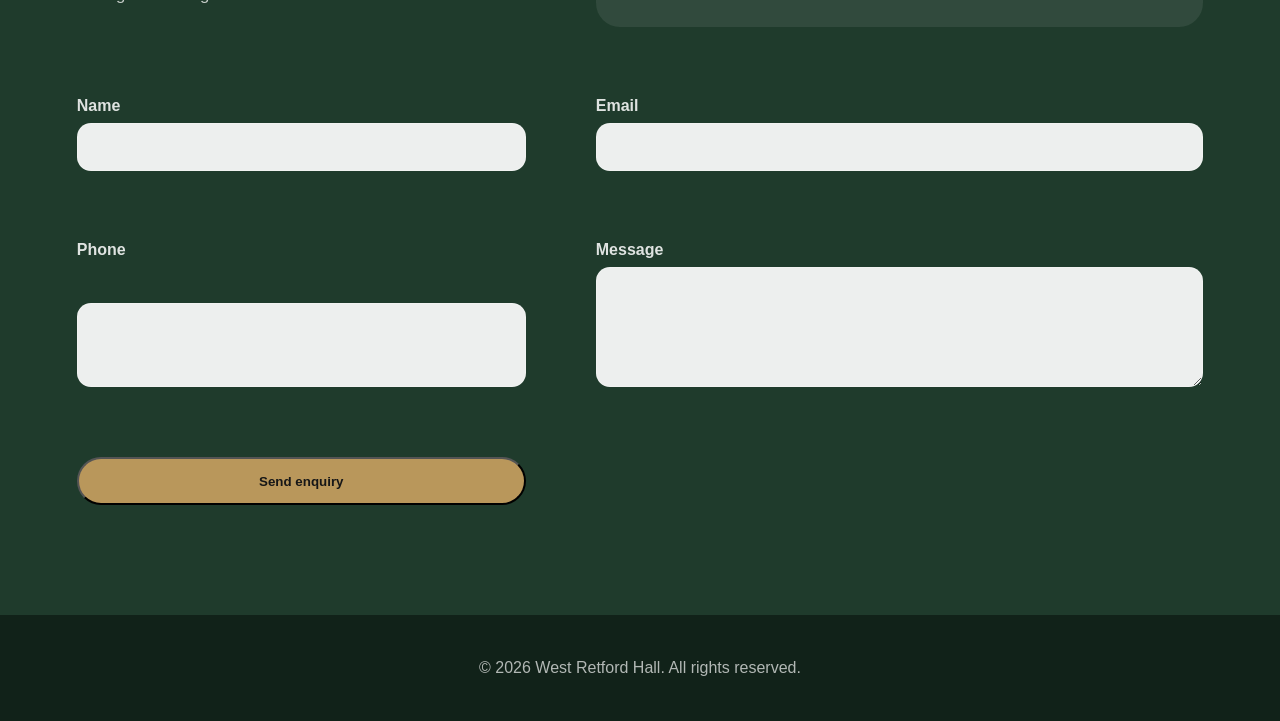
==== commit cbfe3749: "add form success page" ====
--- a/index.html
+++ b/index.html
@@ -348,7 +348,7 @@
           </p>
         </div>
 
-        <form class="contact-form" name="contact" method="POST" data-netlify="true">
+        <form class="contact-form" name="contact" method="POST" data-netlify="true" action="/success.html"></form>
           <input type="hidden" name="form-name" value="contact" />
 
           <label>
--- a/styles.css
+++ b/styles.css
@@ -509,3 +509,41 @@
   display: flex;
   flex-direction: column;
 }
+.success-page {
+  min-height: 100vh;
+  display: grid;
+  place-items: center;
+  padding: 40px 6vw;
+  background:
+    linear-gradient(rgba(23, 23, 23, 0.45), rgba(23, 23, 23, 0.45)),
+    url("assets/images/hero-front.png") center/cover;
+}
+
+.success-card {
+  width: min(720px, 100%);
+  padding: 54px;
+  border-radius: var(--radius);
+  background: rgba(246, 241, 232, 0.94);
+  box-shadow: 0 28px 80px rgba(0, 0, 0, 0.24);
+  text-align: center;
+}
+
+.success-card h1 {
+  margin: 0;
+  font-family: Georgia, "Times New Roman", serif;
+  font-size: clamp(2.4rem, 5vw, 4.5rem);
+  line-height: 1.05;
+  letter-spacing: -0.04em;
+}
+
+.success-card p:not(.eyebrow) {
+  max-width: 520px;
+  margin: 22px auto 32px;
+  color: var(--muted);
+  font-size: 1.05rem;
+  line-height: 1.7;
+}
+
+.success-card .button {
+  display: inline-flex;
+}
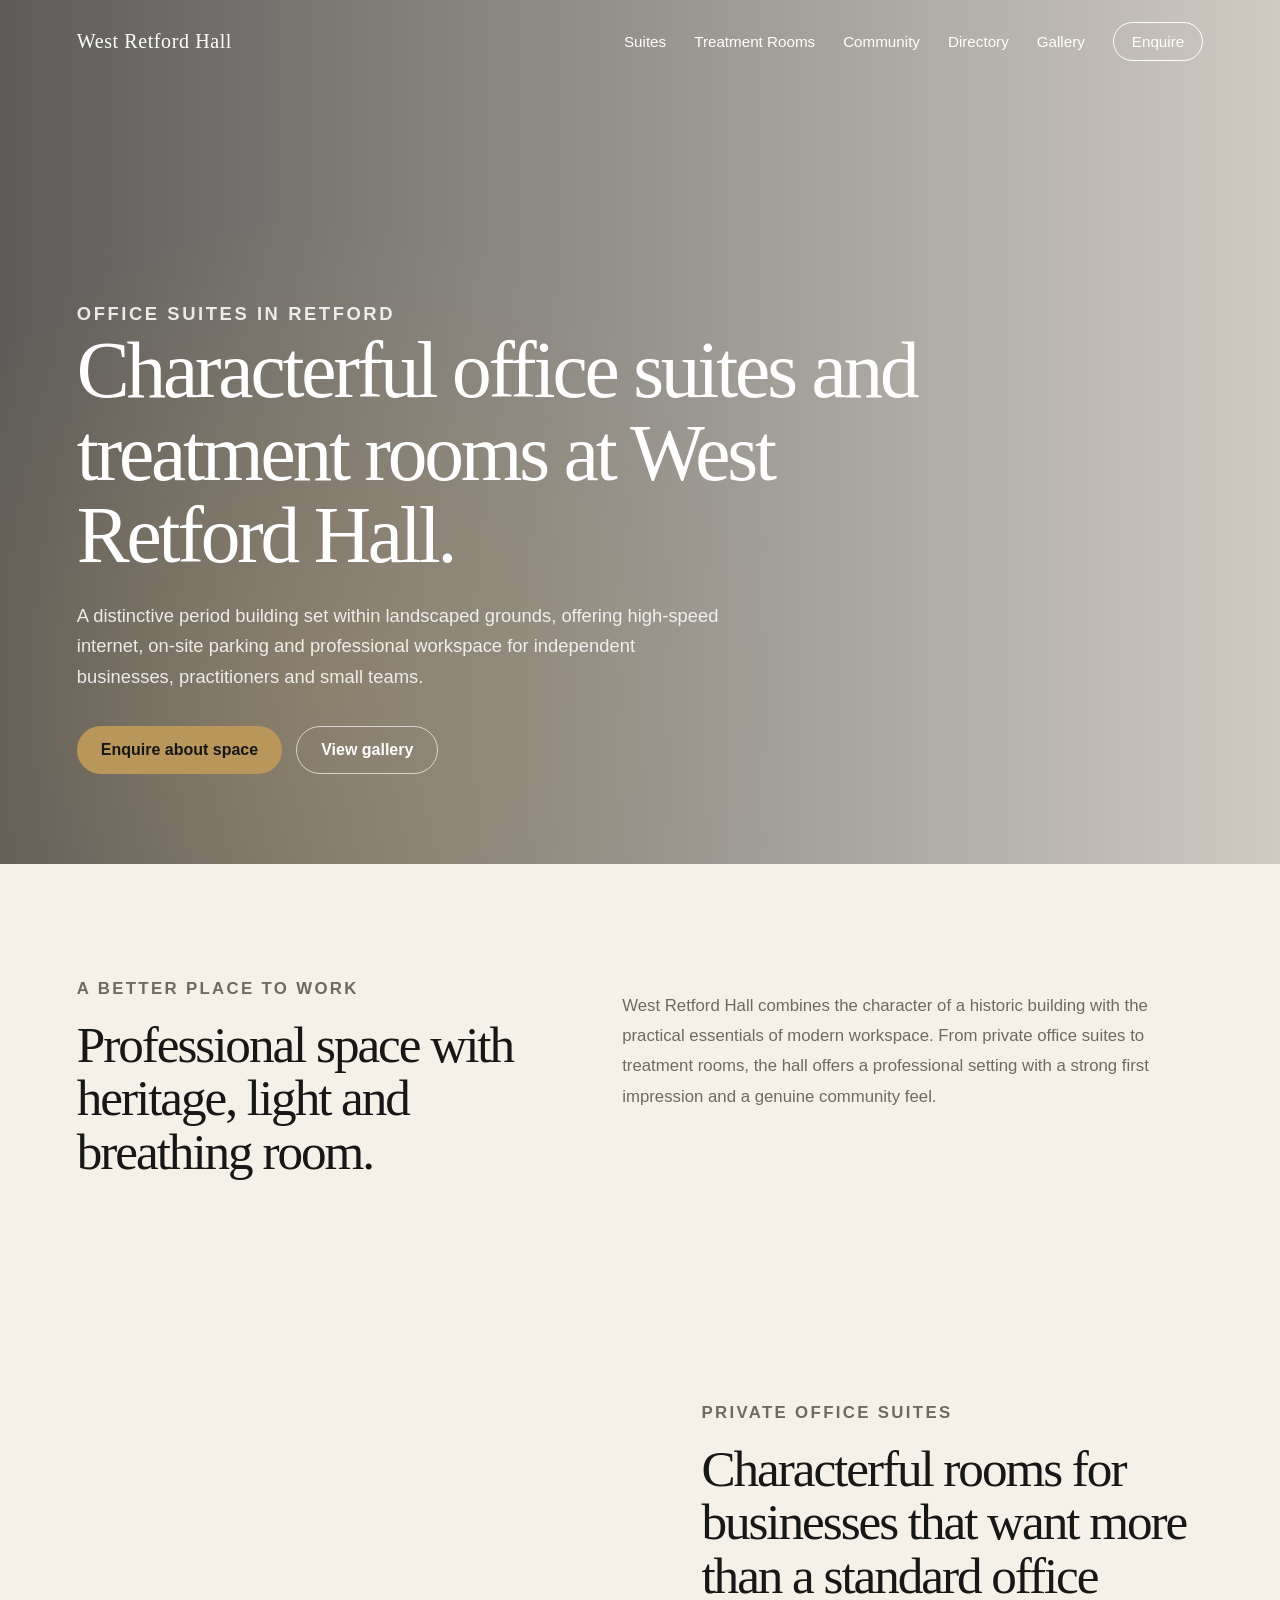
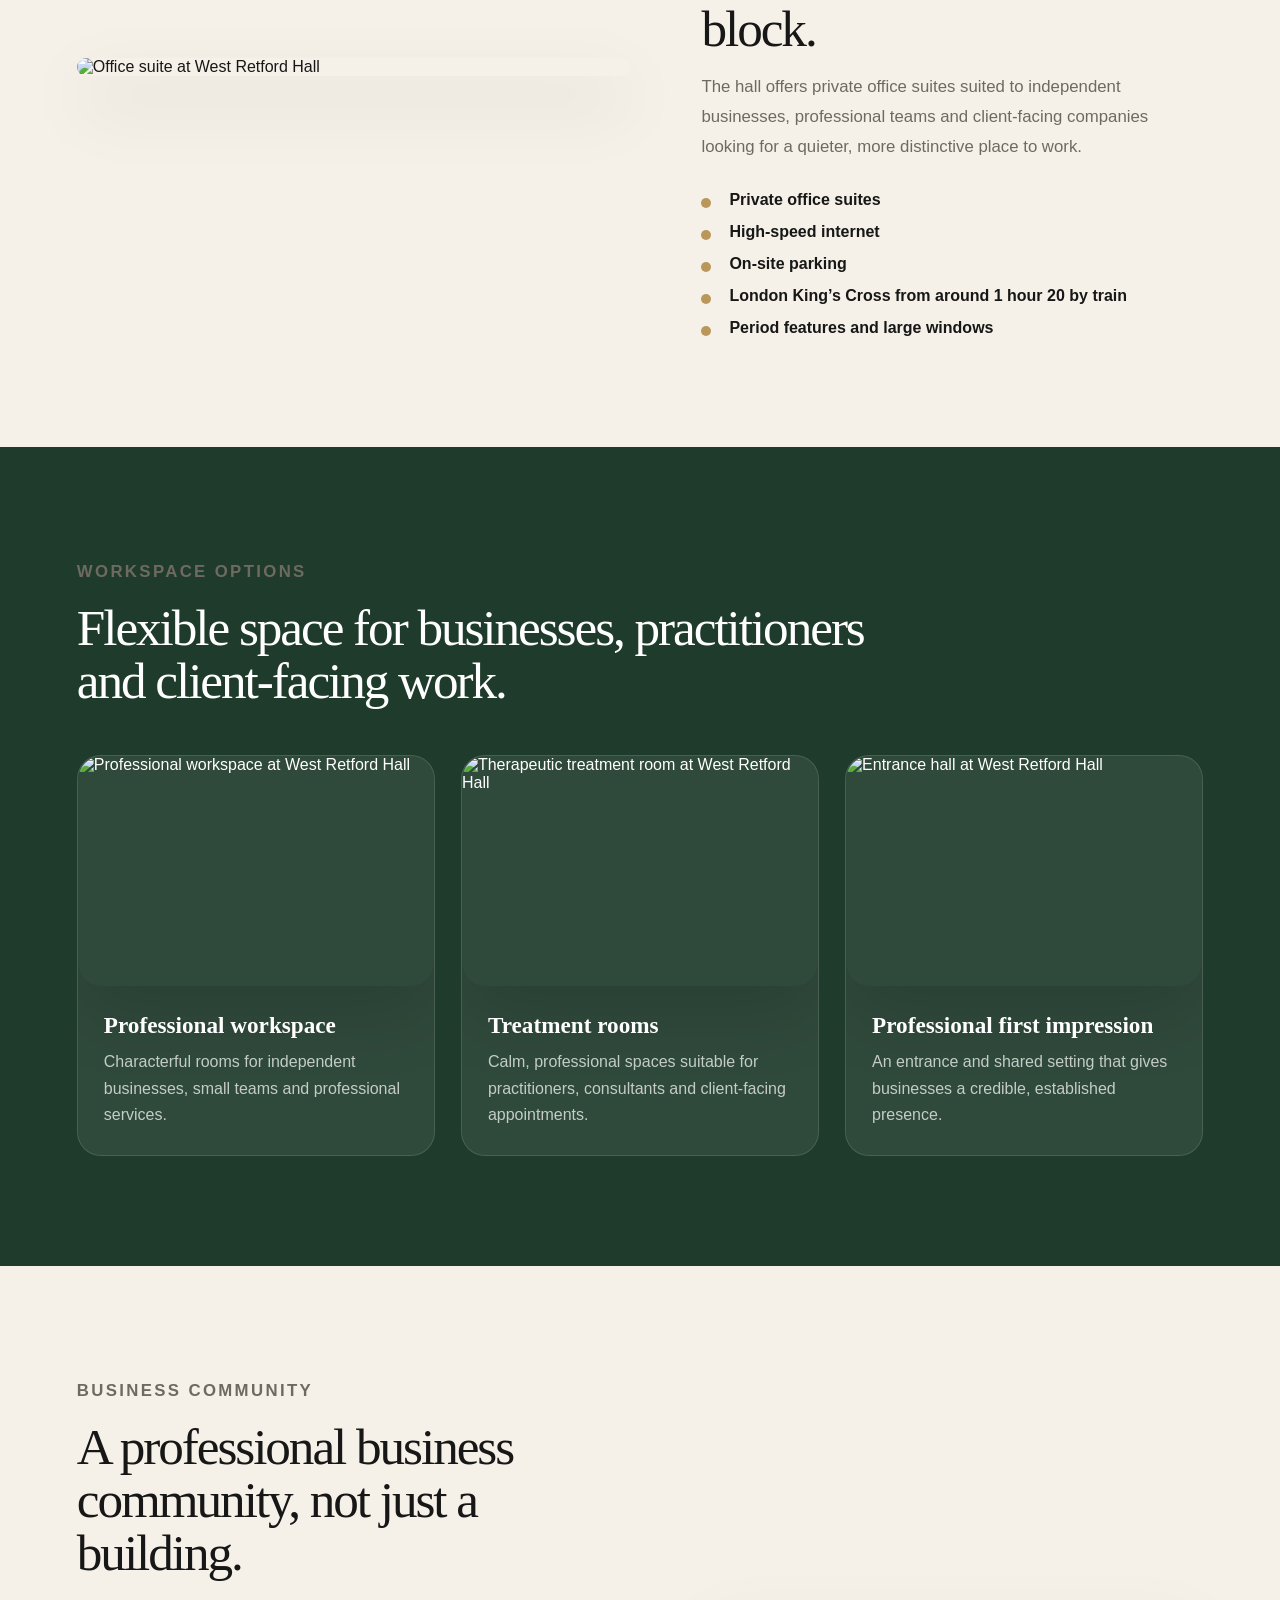
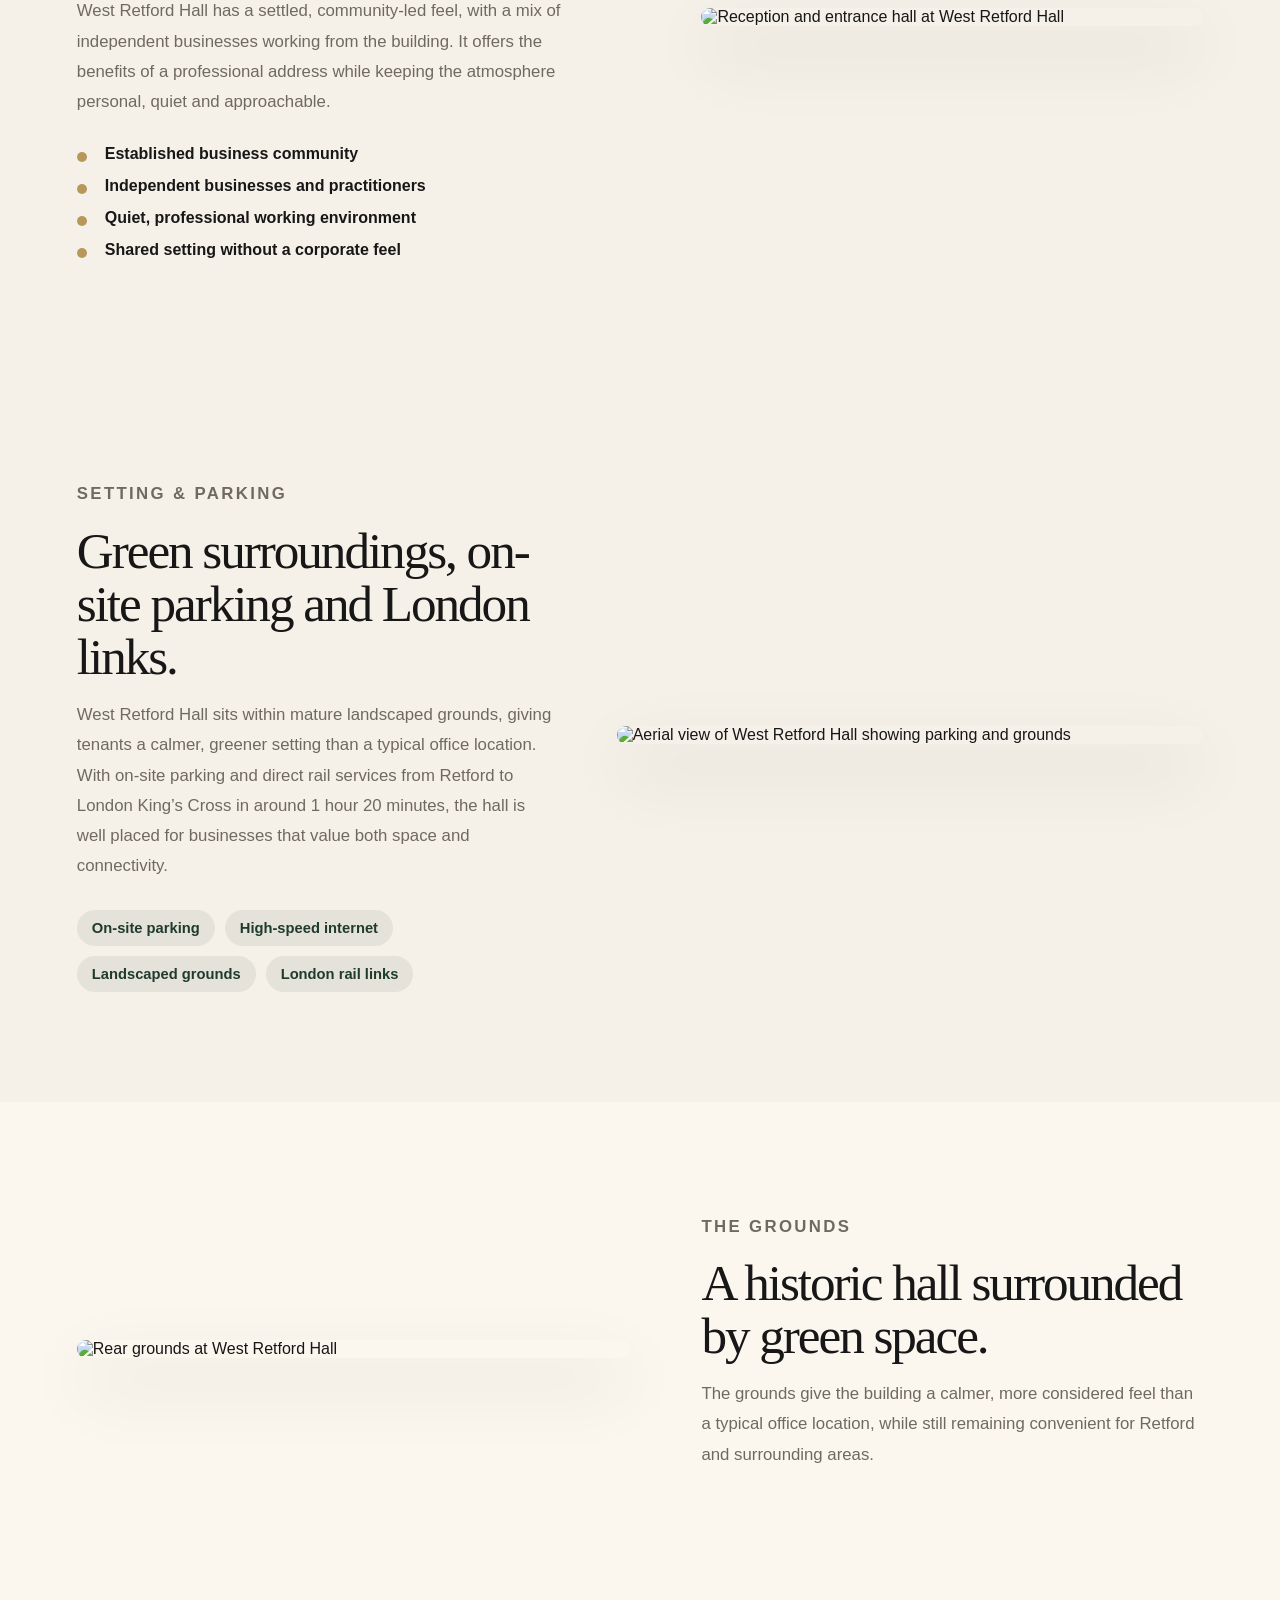
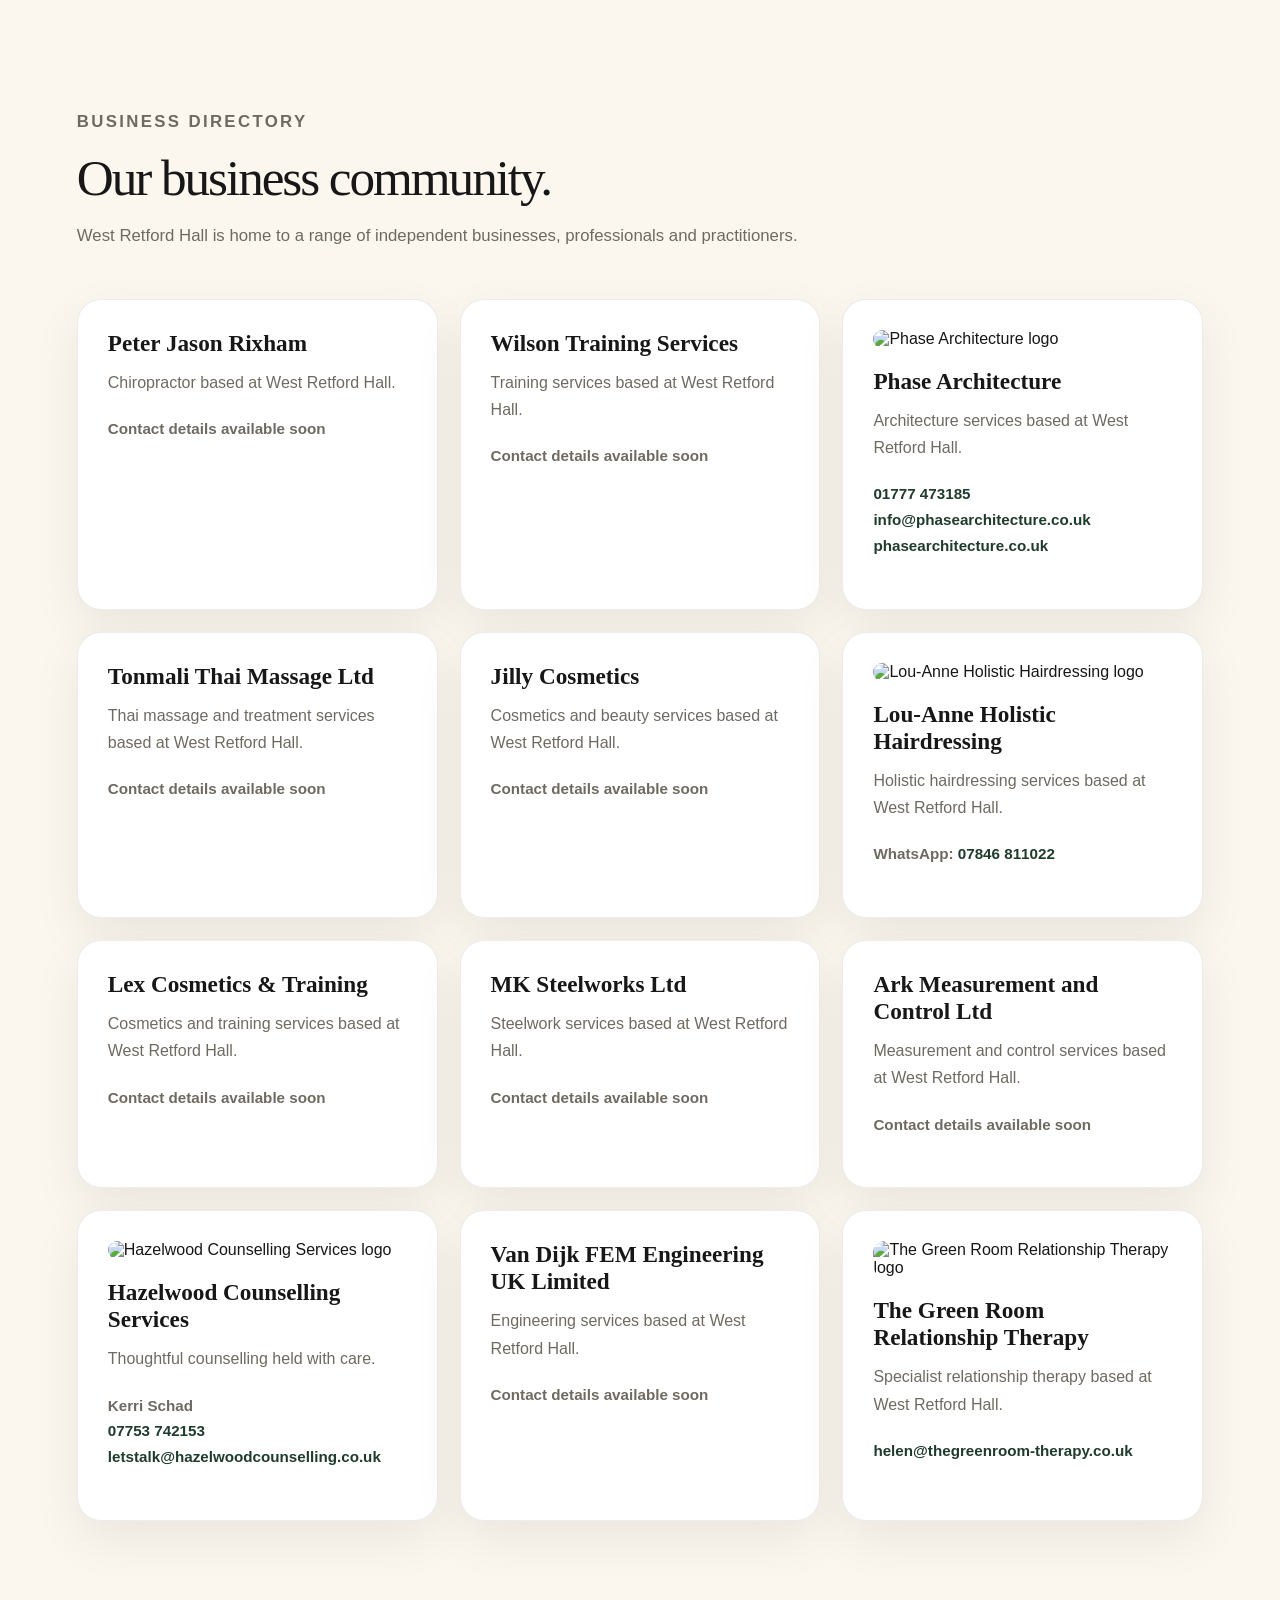
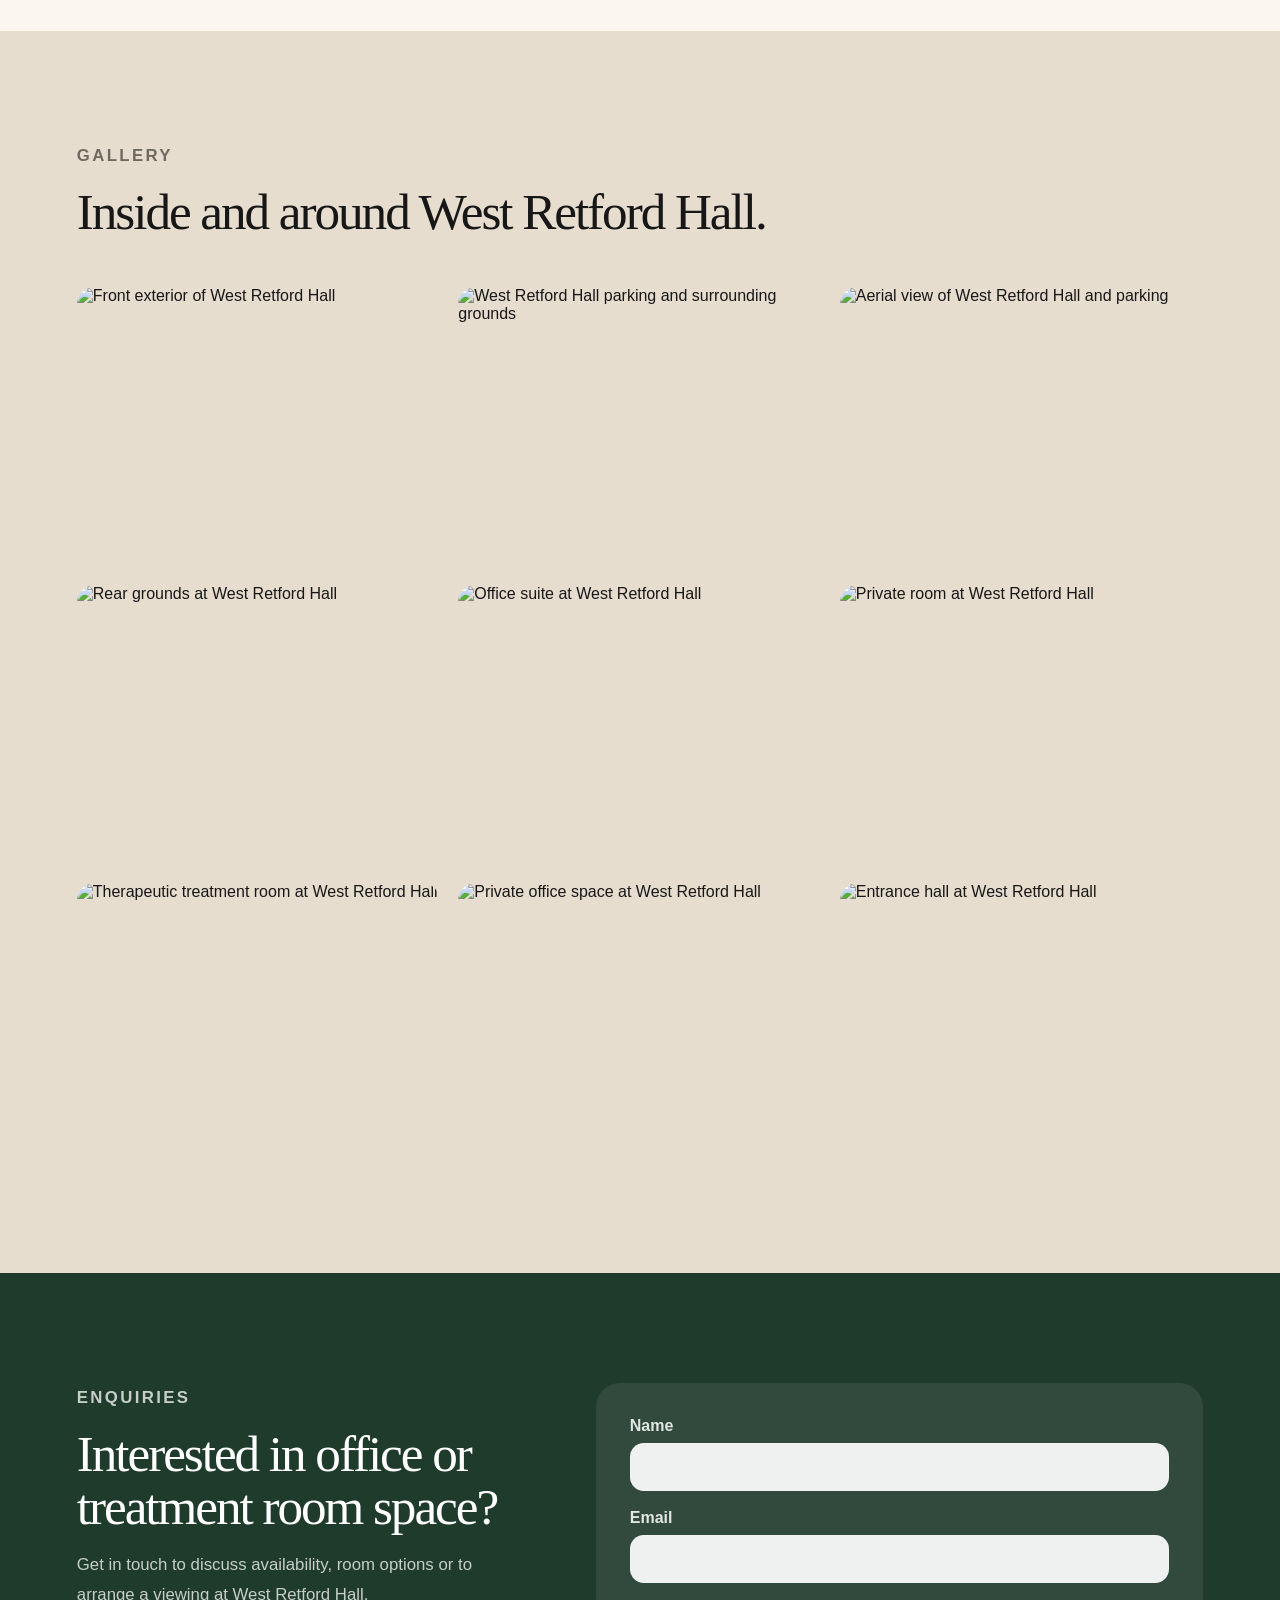
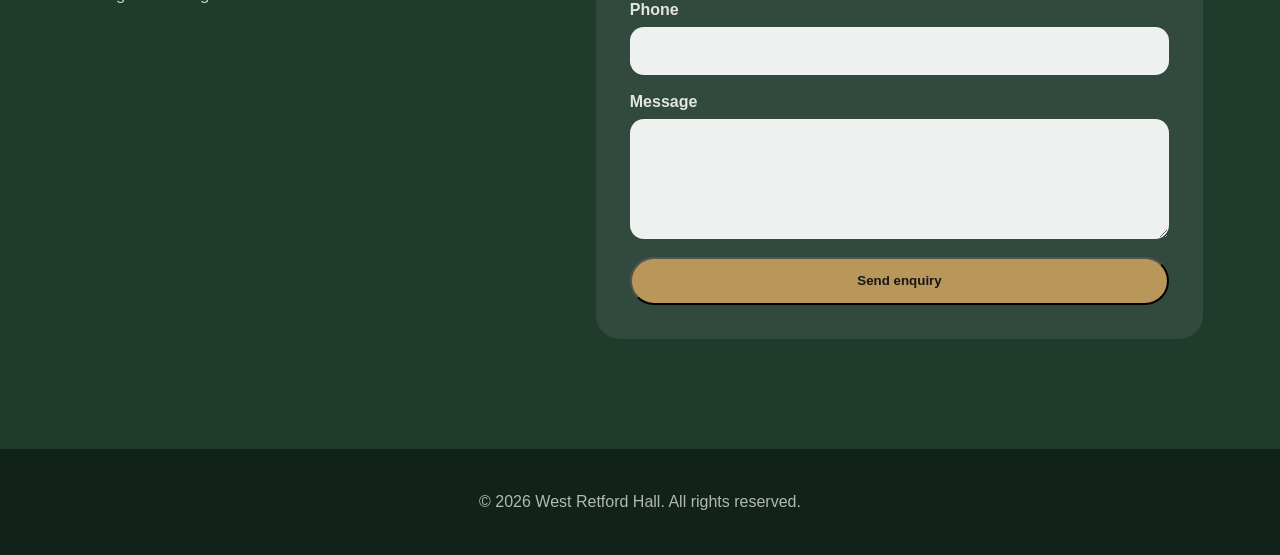
==== commit e0fabcdd: "Fix Hall form button submit" ====
--- a/index.html
+++ b/index.html
@@ -348,7 +348,8 @@
           </p>
         </div>
 
-        <form class="contact-form" name="contact" method="POST" data-netlify="true" action="/success.html"></form>
+        <form id="contact-form" class="contact-form" name="contact" method="POST" data-netlify="true" action="/success.html">
+  <input type="hidden" name="form-name" value="contact" />
           <input type="hidden" name="form-name" value="contact" />
 
           <label>
@@ -371,7 +372,7 @@
             <textarea name="message" rows="5" required></textarea>
           </label>
 
-          <button type="submit" class="button button-primary">Send enquiry</button>
+          <button type="submit" form="contact-form" class="button button-primary">Send enquiry</button>
         </form>
       </div>
     </section>
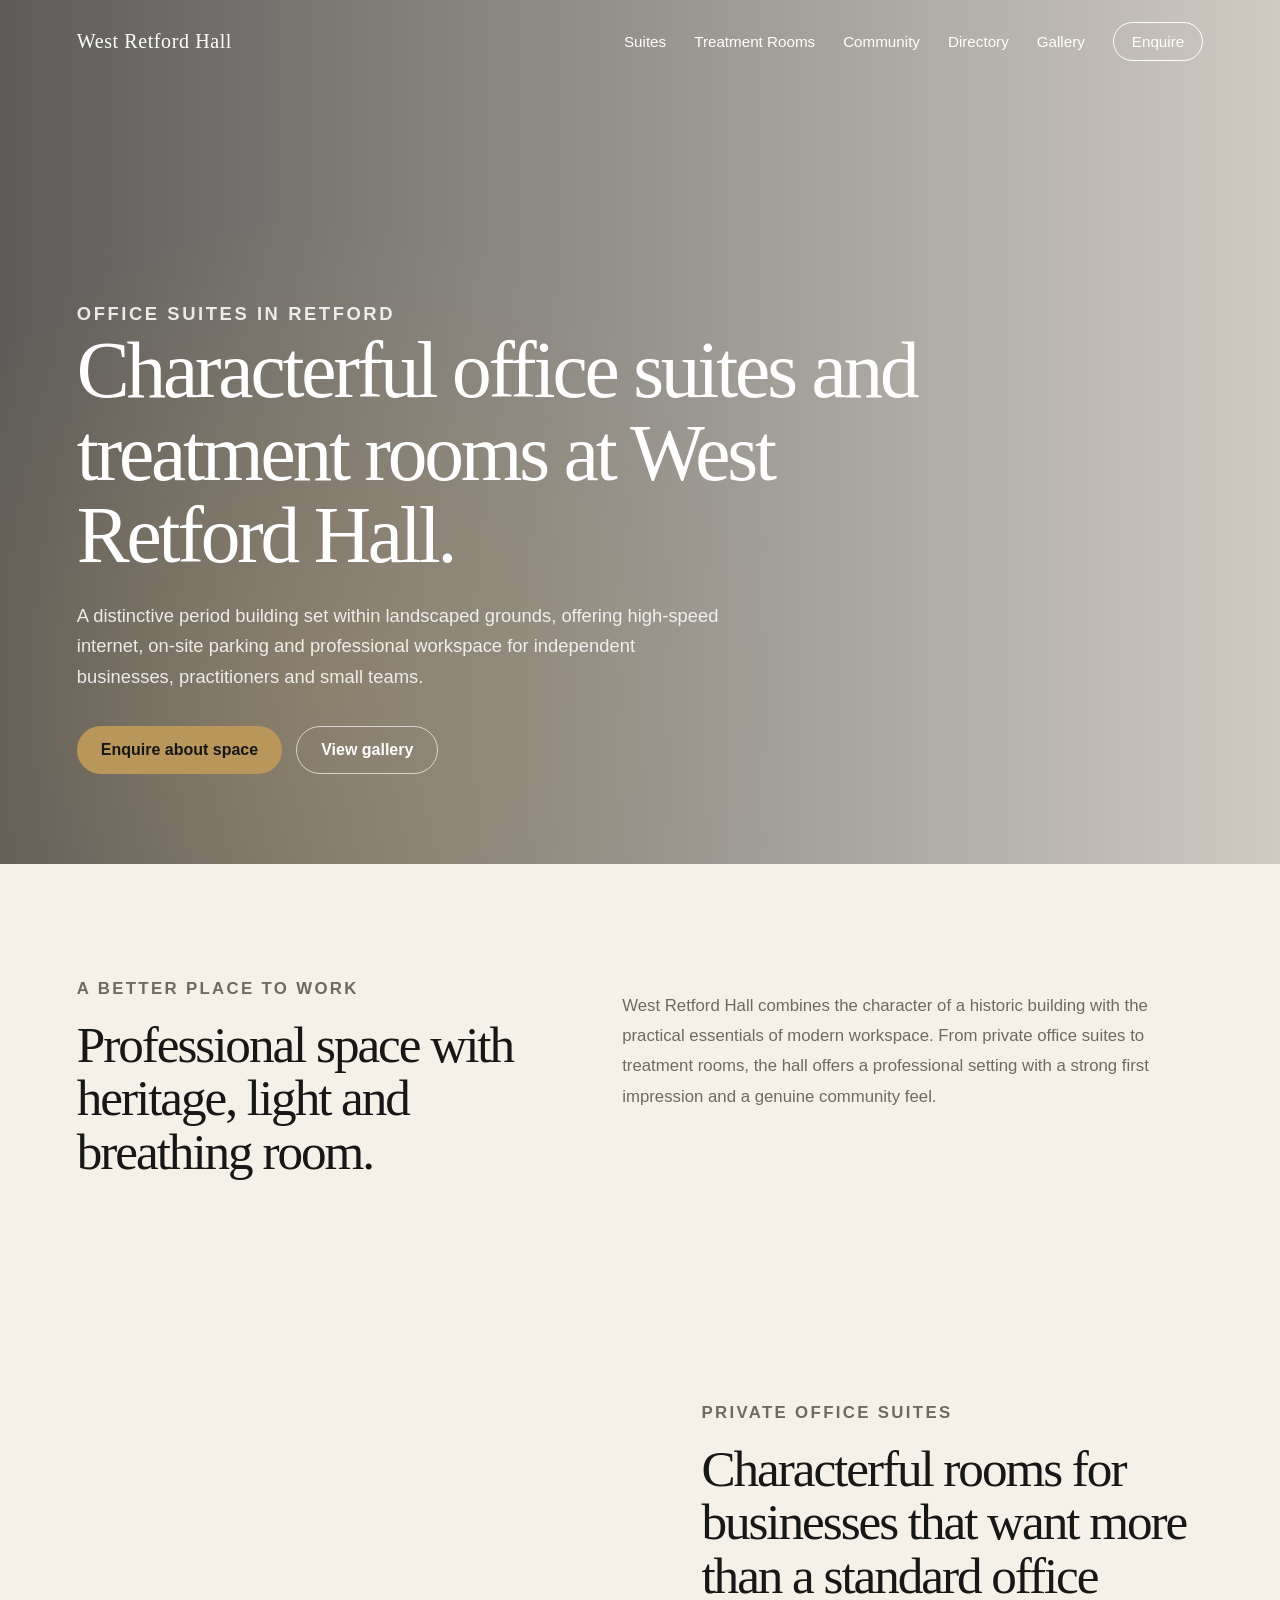
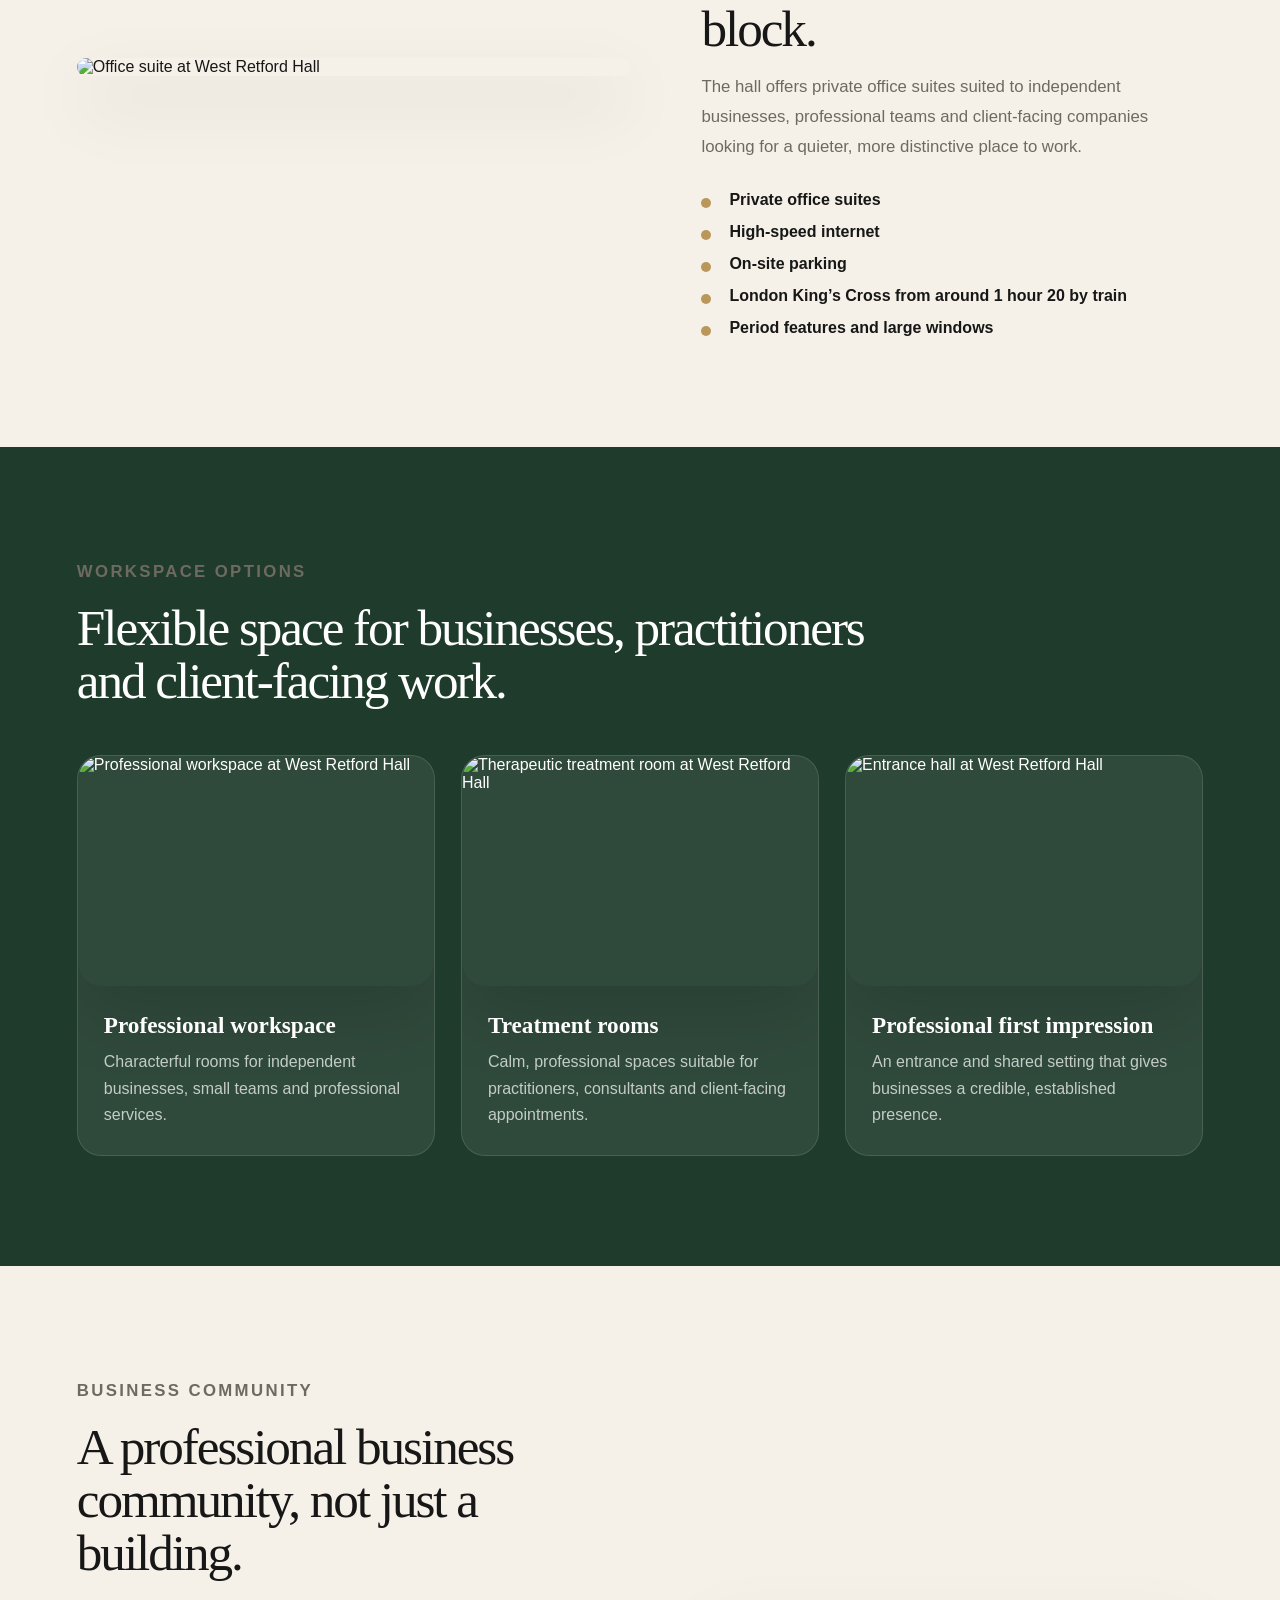
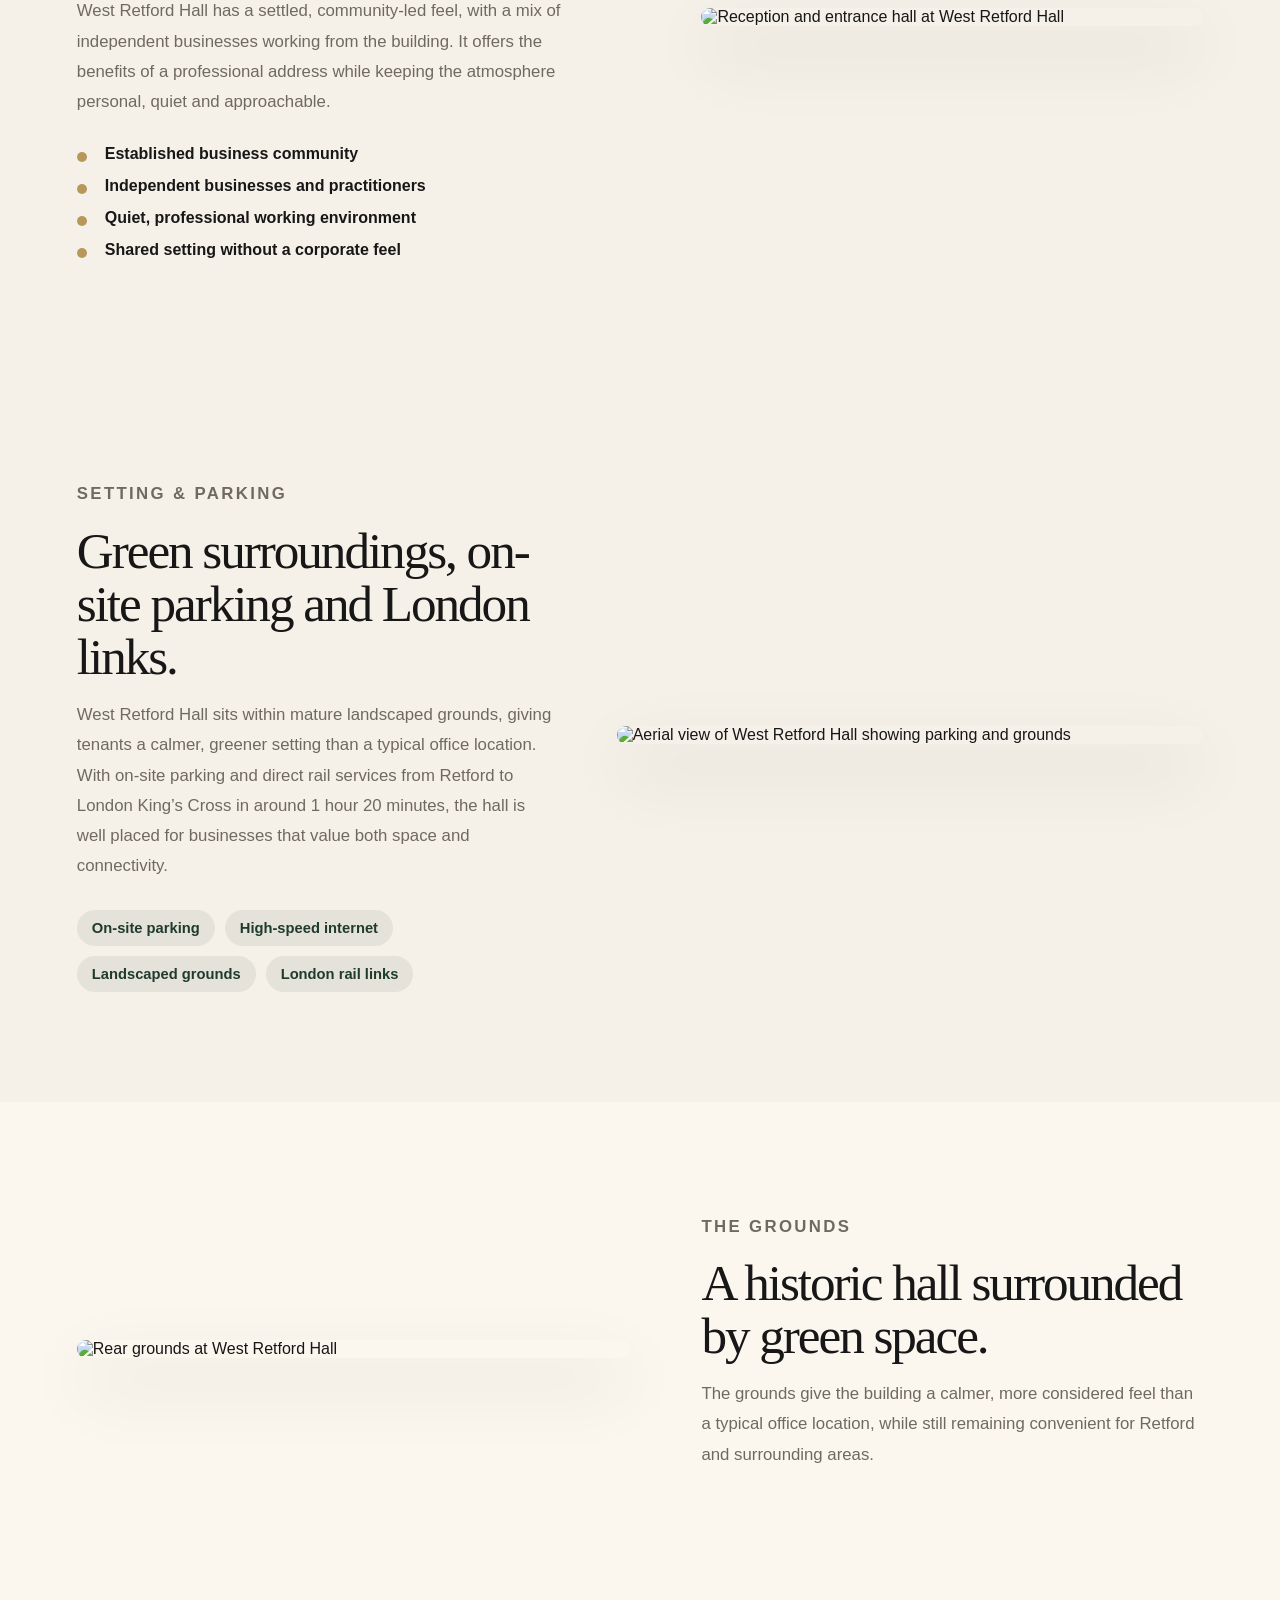
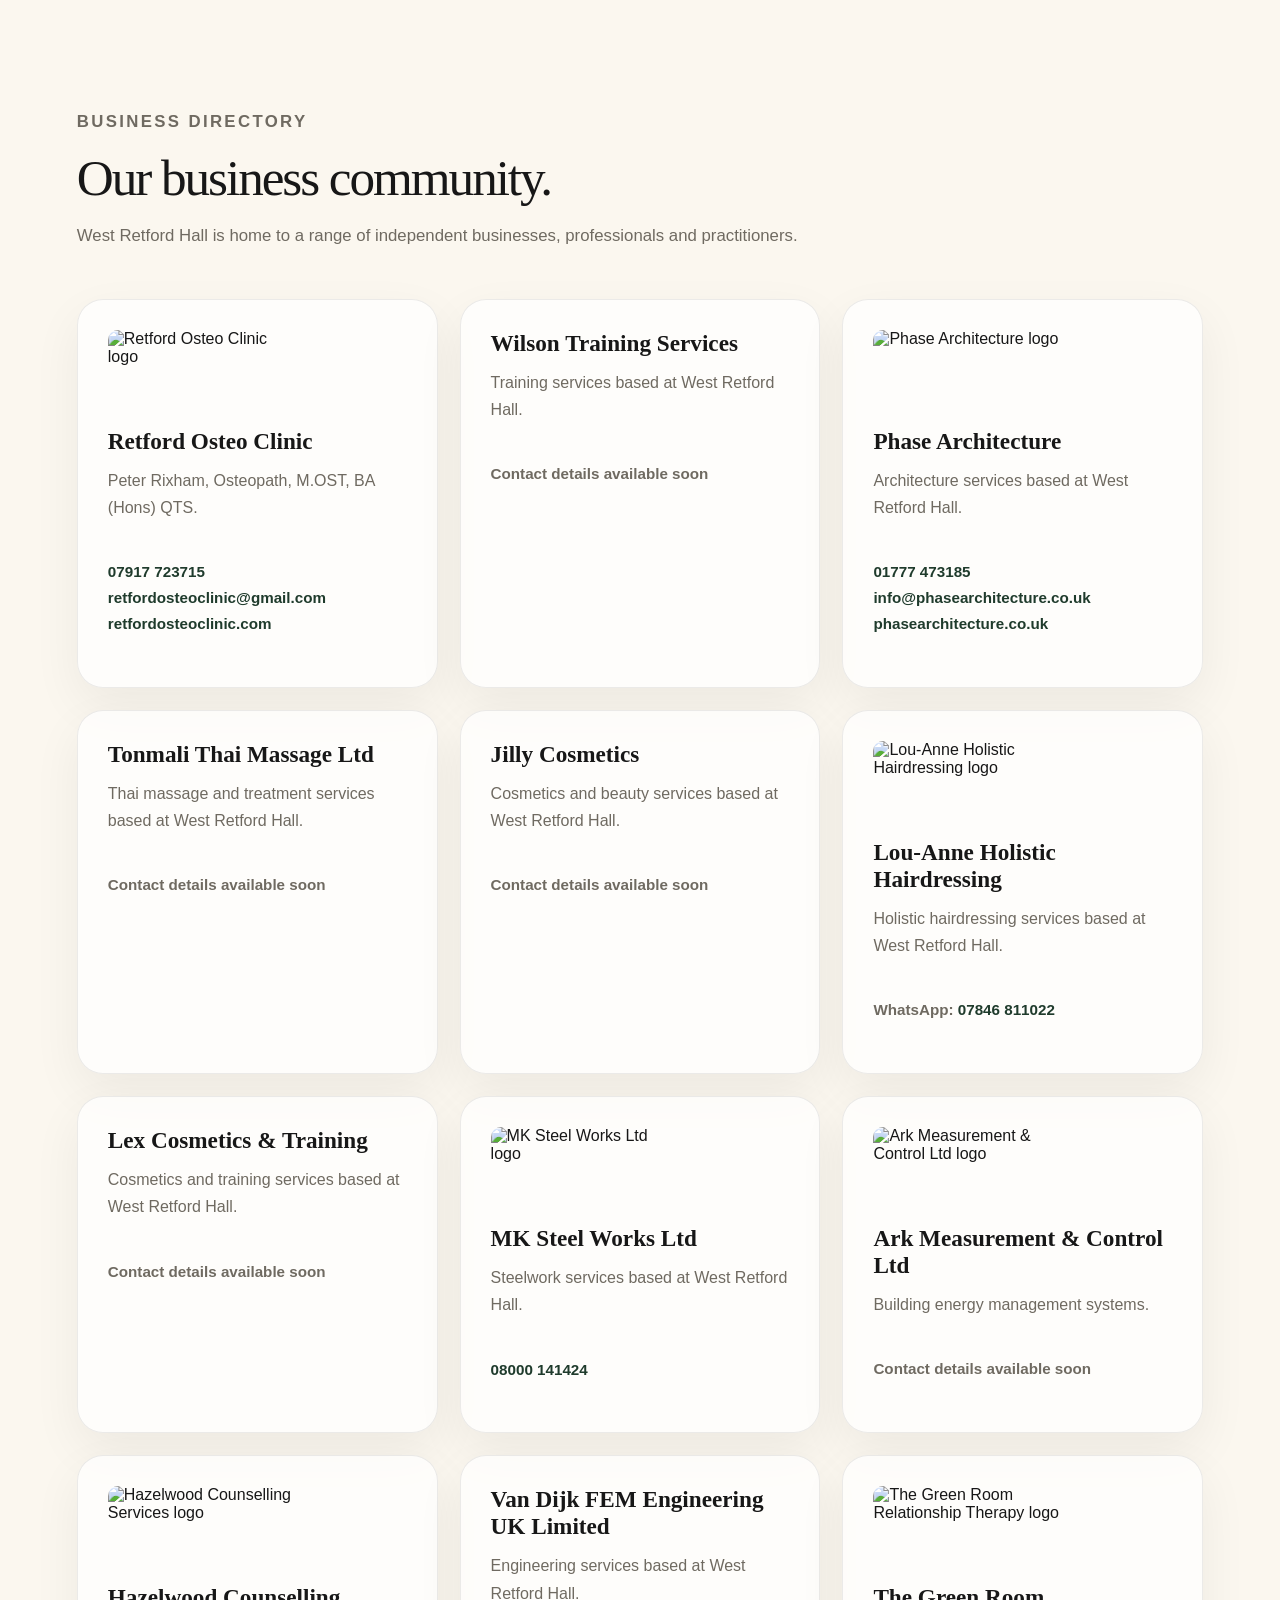
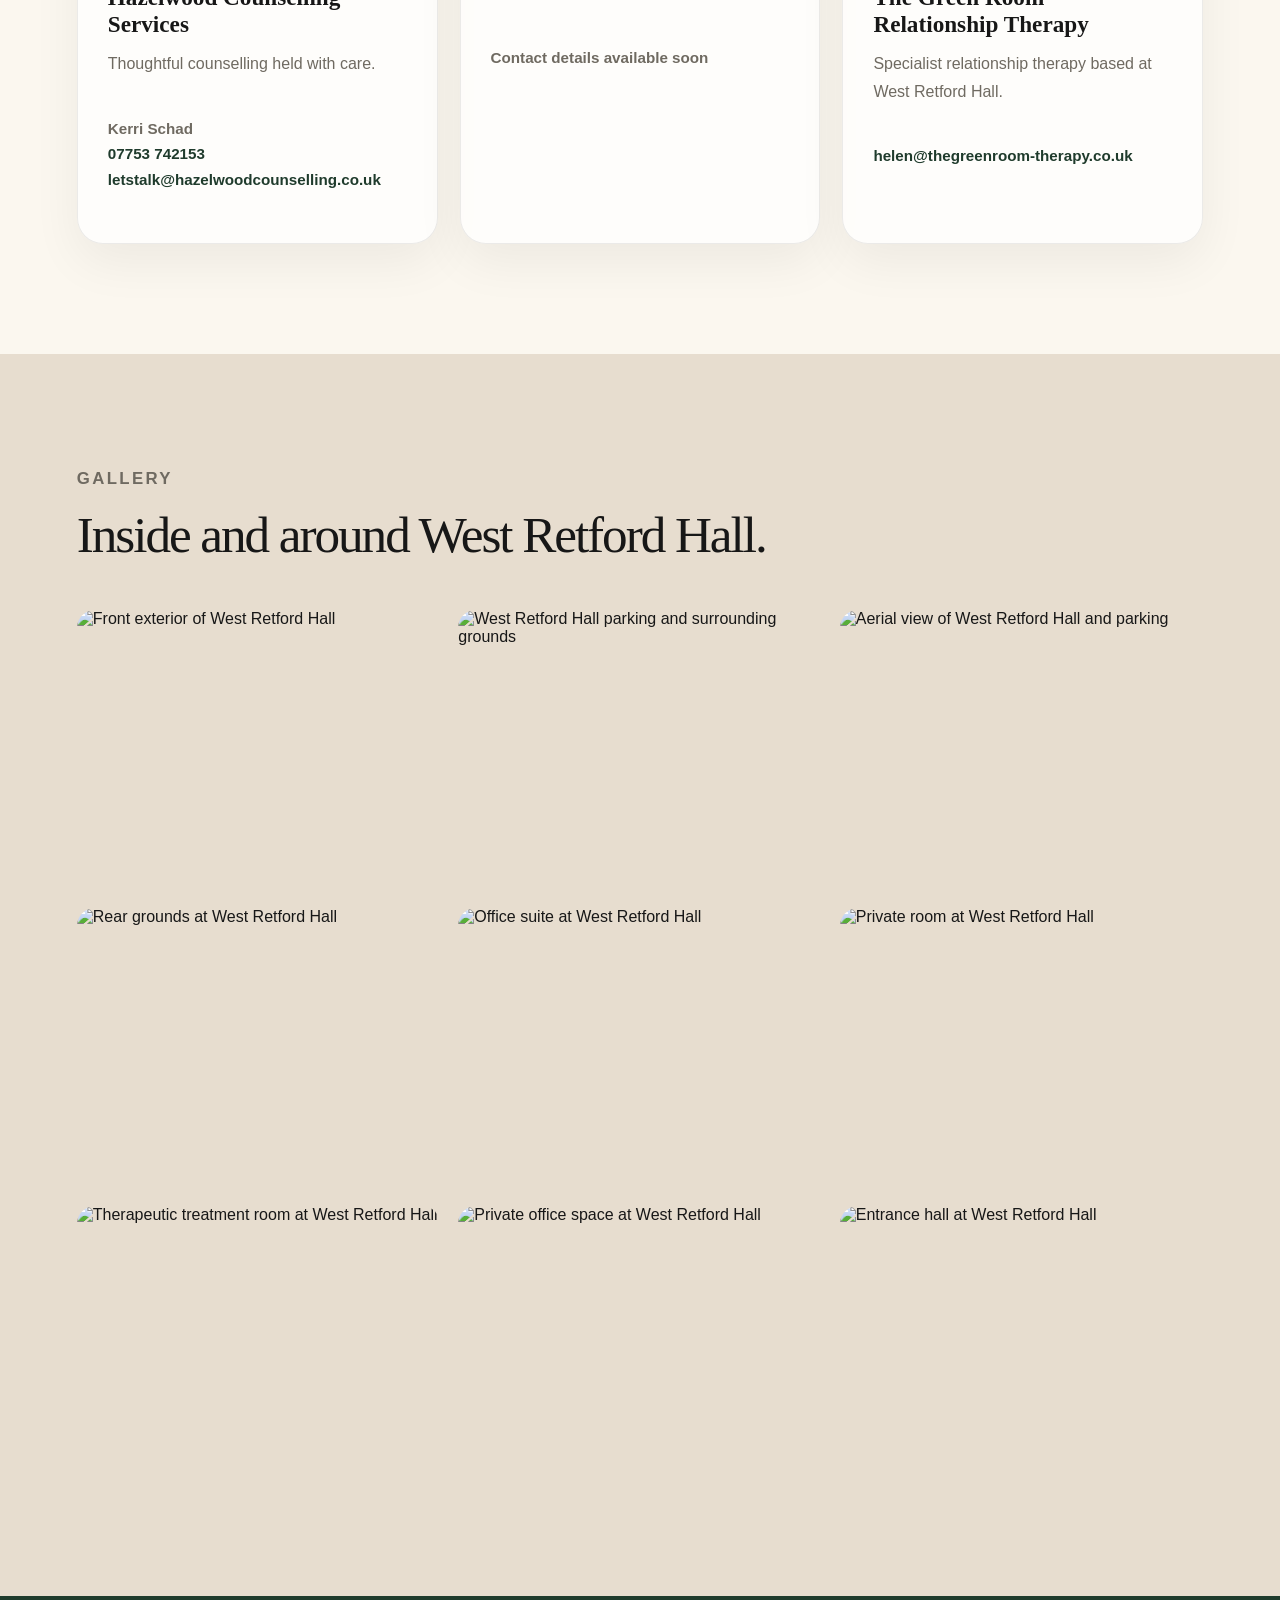
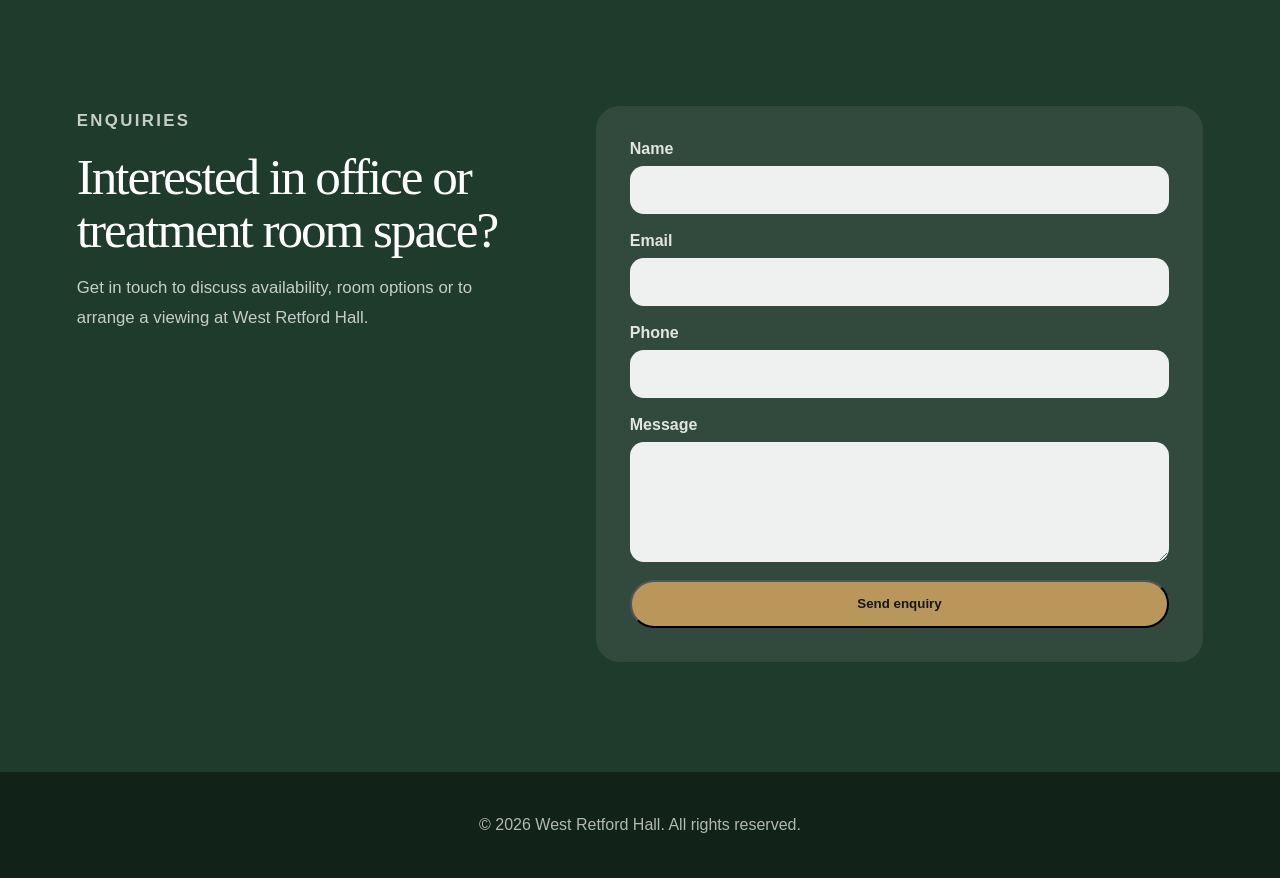
==== commit 7bb460e0: "update business directory layout and details" ====
--- a/index.html
+++ b/index.html
@@ -208,110 +208,119 @@
       </div>
     </section>
 
-    <section id="directory" class="section directory-section">
-      <div class="container">
-        <div class="section-heading">
-          <p class="eyebrow">Business directory</p>
-
-          <h2>Our business community.</h2>
-
-          <p>
-            West Retford Hall is home to a range of independent businesses, professionals and
-            practitioners.
-          </p>
-        </div>
-
-        <div class="directory-grid">
-          <article class="directory-card">
-            <h3>Peter Jason Rixham</h3>
-            <p>Chiropractor based at West Retford Hall.</p>
-            <p class="directory-contact">Contact details available soon</p>
-          </article>
-
-          <article class="directory-card">
-            <h3>Wilson Training Services</h3>
-            <p>Training services based at West Retford Hall.</p>
-            <p class="directory-contact">Contact details available soon</p>
-          </article>
-
-          <article class="directory-card">
-            <img src="assets/images/logos/phase-architecture.jpg" alt="Phase Architecture logo" class="directory-logo" />
-            <h3>Phase Architecture</h3>
-            <p>Architecture services based at West Retford Hall.</p>
-            <p class="directory-contact">
-              <a href="tel:01777473185">01777 473185</a><br />
-              <a href="mailto:info@phasearchitecture.co.uk">info@phasearchitecture.co.uk</a><br />
-              <a href="https://www.phasearchitecture.co.uk" target="_blank" rel="noopener">phasearchitecture.co.uk</a>
-            </p>
-          </article>
-
-          <article class="directory-card">
-            <h3>Tonmali Thai Massage Ltd</h3>
-            <p>Thai massage and treatment services based at West Retford Hall.</p>
-            <p class="directory-contact">Contact details available soon</p>
-          </article>
-
-          <article class="directory-card">
-            <h3>Jilly Cosmetics</h3>
-            <p>Cosmetics and beauty services based at West Retford Hall.</p>
-            <p class="directory-contact">Contact details available soon</p>
-          </article>
-
-          <article class="directory-card">
-            <img src="assets/images/logos/lou-anne-holistic.jpg" alt="Lou-Anne Holistic Hairdressing logo" class="directory-logo" />
-            <h3>Lou-Anne Holistic Hairdressing</h3>
-            <p>Holistic hairdressing services based at West Retford Hall.</p>
-            <p class="directory-contact">
-              WhatsApp: <a href="tel:07846811022">07846 811022</a>
-            </p>
-          </article>
-
-          <article class="directory-card">
-            <h3>Lex Cosmetics &amp; Training</h3>
-            <p>Cosmetics and training services based at West Retford Hall.</p>
-            <p class="directory-contact">Contact details available soon</p>
-          </article>
-
-          <article class="directory-card">
-            <h3>MK Steelworks Ltd</h3>
-            <p>Steelwork services based at West Retford Hall.</p>
-            <p class="directory-contact">Contact details available soon</p>
-          </article>
-
-          <article class="directory-card">
-            <h3>Ark Measurement and Control Ltd</h3>
-            <p>Measurement and control services based at West Retford Hall.</p>
-            <p class="directory-contact">Contact details available soon</p>
-          </article>
-
-          <article class="directory-card">
-            <img src="assets/images/logos/hazelwood-counselling.jpg" alt="Hazelwood Counselling Services logo" class="directory-logo" />
-            <h3>Hazelwood Counselling Services</h3>
-            <p>Thoughtful counselling held with care.</p>
-            <p class="directory-contact">
-              Kerri Schad<br />
-              <a href="tel:07753742153">07753 742153</a><br />
-              <a href="mailto:letstalk@hazelwoodcounselling.co.uk">letstalk@hazelwoodcounselling.co.uk</a>
-            </p>
-          </article>
-
-          <article class="directory-card">
-            <h3>Van Dijk FEM Engineering UK Limited</h3>
-            <p>Engineering services based at West Retford Hall.</p>
-            <p class="directory-contact">Contact details available soon</p>
-          </article>
-
-          <article class="directory-card">
-            <img src="assets/images/logos/green-room.jpg" alt="The Green Room Relationship Therapy logo" class="directory-logo" />
-            <h3>The Green Room Relationship Therapy</h3>
-            <p>Specialist relationship therapy based at West Retford Hall.</p>
-            <p class="directory-contact">
-              <a href="mailto:helen@thegreenroom-therapy.co.uk">helen@thegreenroom-therapy.co.uk</a>
-            </p>
-          </article>
-        </div>
-      </div>
-    </section>
+ <section id="directory" class="section directory-section">
+  <div class="container">
+    <div class="section-heading">
+      <p class="eyebrow">Business directory</p>
+
+      <h2>Our business community.</h2>
+
+      <p>
+        West Retford Hall is home to a range of independent businesses, professionals and
+        practitioners.
+      </p>
+    </div>
+
+    <div class="directory-grid">
+      <article class="directory-card">
+        <img src="assets/images/logos/retford-osteo-clinic.png" alt="Retford Osteo Clinic logo" class="directory-logo" />
+        <h3>Retford Osteo Clinic</h3>
+        <p>Peter Rixham, Osteopath, M.OST, BA (Hons) QTS.</p>
+        <p class="directory-contact">
+          <a href="tel:07917723715">07917 723715</a><br />
+          <a href="mailto:retfordosteoclinic@gmail.com">retfordosteoclinic@gmail.com</a><br />
+          <a href="https://www.retfordosteoclinic.com" target="_blank" rel="noopener">retfordosteoclinic.com</a>
+        </p>
+      </article>
+
+      <article class="directory-card">
+        <h3>Wilson Training Services</h3>
+        <p>Training services based at West Retford Hall.</p>
+        <p class="directory-contact">Contact details available soon</p>
+      </article>
+
+      <article class="directory-card">
+        <img src="assets/images/logos/phase-architecture.jpg" alt="Phase Architecture logo" class="directory-logo" />
+        <h3>Phase Architecture</h3>
+        <p>Architecture services based at West Retford Hall.</p>
+        <p class="directory-contact">
+          <a href="tel:01777473185">01777 473185</a><br />
+          <a href="mailto:info@phasearchitecture.co.uk">info@phasearchitecture.co.uk</a><br />
+          <a href="https://www.phasearchitecture.co.uk" target="_blank" rel="noopener">phasearchitecture.co.uk</a>
+        </p>
+      </article>
+
+      <article class="directory-card">
+        <h3>Tonmali Thai Massage Ltd</h3>
+        <p>Thai massage and treatment services based at West Retford Hall.</p>
+        <p class="directory-contact">Contact details available soon</p>
+      </article>
+
+      <article class="directory-card">
+        <h3>Jilly Cosmetics</h3>
+        <p>Cosmetics and beauty services based at West Retford Hall.</p>
+        <p class="directory-contact">Contact details available soon</p>
+      </article>
+
+      <article class="directory-card">
+        <img src="assets/images/logos/lou-anne-holistic.jpg" alt="Lou-Anne Holistic Hairdressing logo" class="directory-logo" />
+        <h3>Lou-Anne Holistic Hairdressing</h3>
+        <p>Holistic hairdressing services based at West Retford Hall.</p>
+        <p class="directory-contact">
+          WhatsApp: <a href="tel:07846811022">07846 811022</a>
+        </p>
+      </article>
+
+      <article class="directory-card">
+        <h3>Lex Cosmetics &amp; Training</h3>
+        <p>Cosmetics and training services based at West Retford Hall.</p>
+        <p class="directory-contact">Contact details available soon</p>
+      </article>
+
+      <article class="directory-card">
+        <img src="assets/images/logos/mk-steelworks.jpg" alt="MK Steel Works Ltd logo" class="directory-logo" />
+        <h3>MK Steel Works Ltd</h3>
+        <p>Steelwork services based at West Retford Hall.</p>
+        <p class="directory-contact">
+          <a href="tel:08000141424">08000 141424</a>
+        </p>
+      </article>
+
+      <article class="directory-card">
+        <img src="assets/images/logos/ark-measurement-control.jpg" alt="Ark Measurement & Control Ltd logo" class="directory-logo" />
+        <h3>Ark Measurement &amp; Control Ltd</h3>
+        <p>Building energy management systems.</p>
+        <p class="directory-contact">Contact details available soon</p>
+      </article>
+
+      <article class="directory-card">
+        <img src="assets/images/logos/hazelwood-counselling.jpg" alt="Hazelwood Counselling Services logo" class="directory-logo" />
+        <h3>Hazelwood Counselling Services</h3>
+        <p>Thoughtful counselling held with care.</p>
+        <p class="directory-contact">
+          Kerri Schad<br />
+          <a href="tel:07753742153">07753 742153</a><br />
+          <a href="mailto:letstalk@hazelwoodcounselling.co.uk">letstalk@hazelwoodcounselling.co.uk</a>
+        </p>
+      </article>
+
+      <article class="directory-card">
+        <h3>Van Dijk FEM Engineering UK Limited</h3>
+        <p>Engineering services based at West Retford Hall.</p>
+        <p class="directory-contact">Contact details available soon</p>
+      </article>
+
+      <article class="directory-card">
+        <img src="assets/images/logos/green-room.jpg" alt="The Green Room Relationship Therapy logo" class="directory-logo" />
+        <h3>The Green Room Relationship Therapy</h3>
+        <p>Specialist relationship therapy based at West Retford Hall.</p>
+        <p class="directory-contact">
+          <a href="mailto:helen@thegreenroom-therapy.co.uk">helen@thegreenroom-therapy.co.uk</a>
+        </p>
+      </article>
+    </div>
+  </div>
+</section>
 
     <section id="gallery" class="section gallery-section">
       <div class="container">
--- a/styles.css
+++ b/styles.css
@@ -547,3 +547,65 @@
 .success-card .button {
   display: inline-flex;
 }
+.directory-grid {
+  display: grid;
+  grid-template-columns: repeat(3, minmax(0, 1fr));
+  gap: 22px;
+  align-items: stretch;
+}
+
+.directory-card {
+  min-height: 260px;
+  padding: 30px;
+  border-radius: 26px;
+  background: rgba(255, 255, 255, 0.72);
+  box-shadow: 0 18px 50px rgba(0, 0, 0, 0.06);
+  display: flex;
+  flex-direction: column;
+  justify-content: flex-start;
+}
+
+.directory-logo {
+  width: 100%;
+  max-width: 190px;
+  height: 76px;
+  object-fit: contain;
+  object-position: left center;
+  margin-bottom: 22px;
+  border-radius: 10px;
+}
+
+.directory-card h3 {
+  margin-top: 0;
+}
+
+.directory-contact {
+  margin-top: auto;
+  padding-top: 18px;
+  font-size: 0.95rem;
+  line-height: 1.55;
+  color: var(--green);
+  font-weight: 700;
+}
+
+.directory-contact a {
+  color: var(--green);
+  font-weight: 800;
+  word-break: break-word;
+}
+
+@media (max-width: 980px) {
+  .directory-grid {
+    grid-template-columns: repeat(2, minmax(0, 1fr));
+  }
+}
+
+@media (max-width: 640px) {
+  .directory-grid {
+    grid-template-columns: 1fr;
+  }
+
+  .directory-card {
+    min-height: auto;
+  }
+}
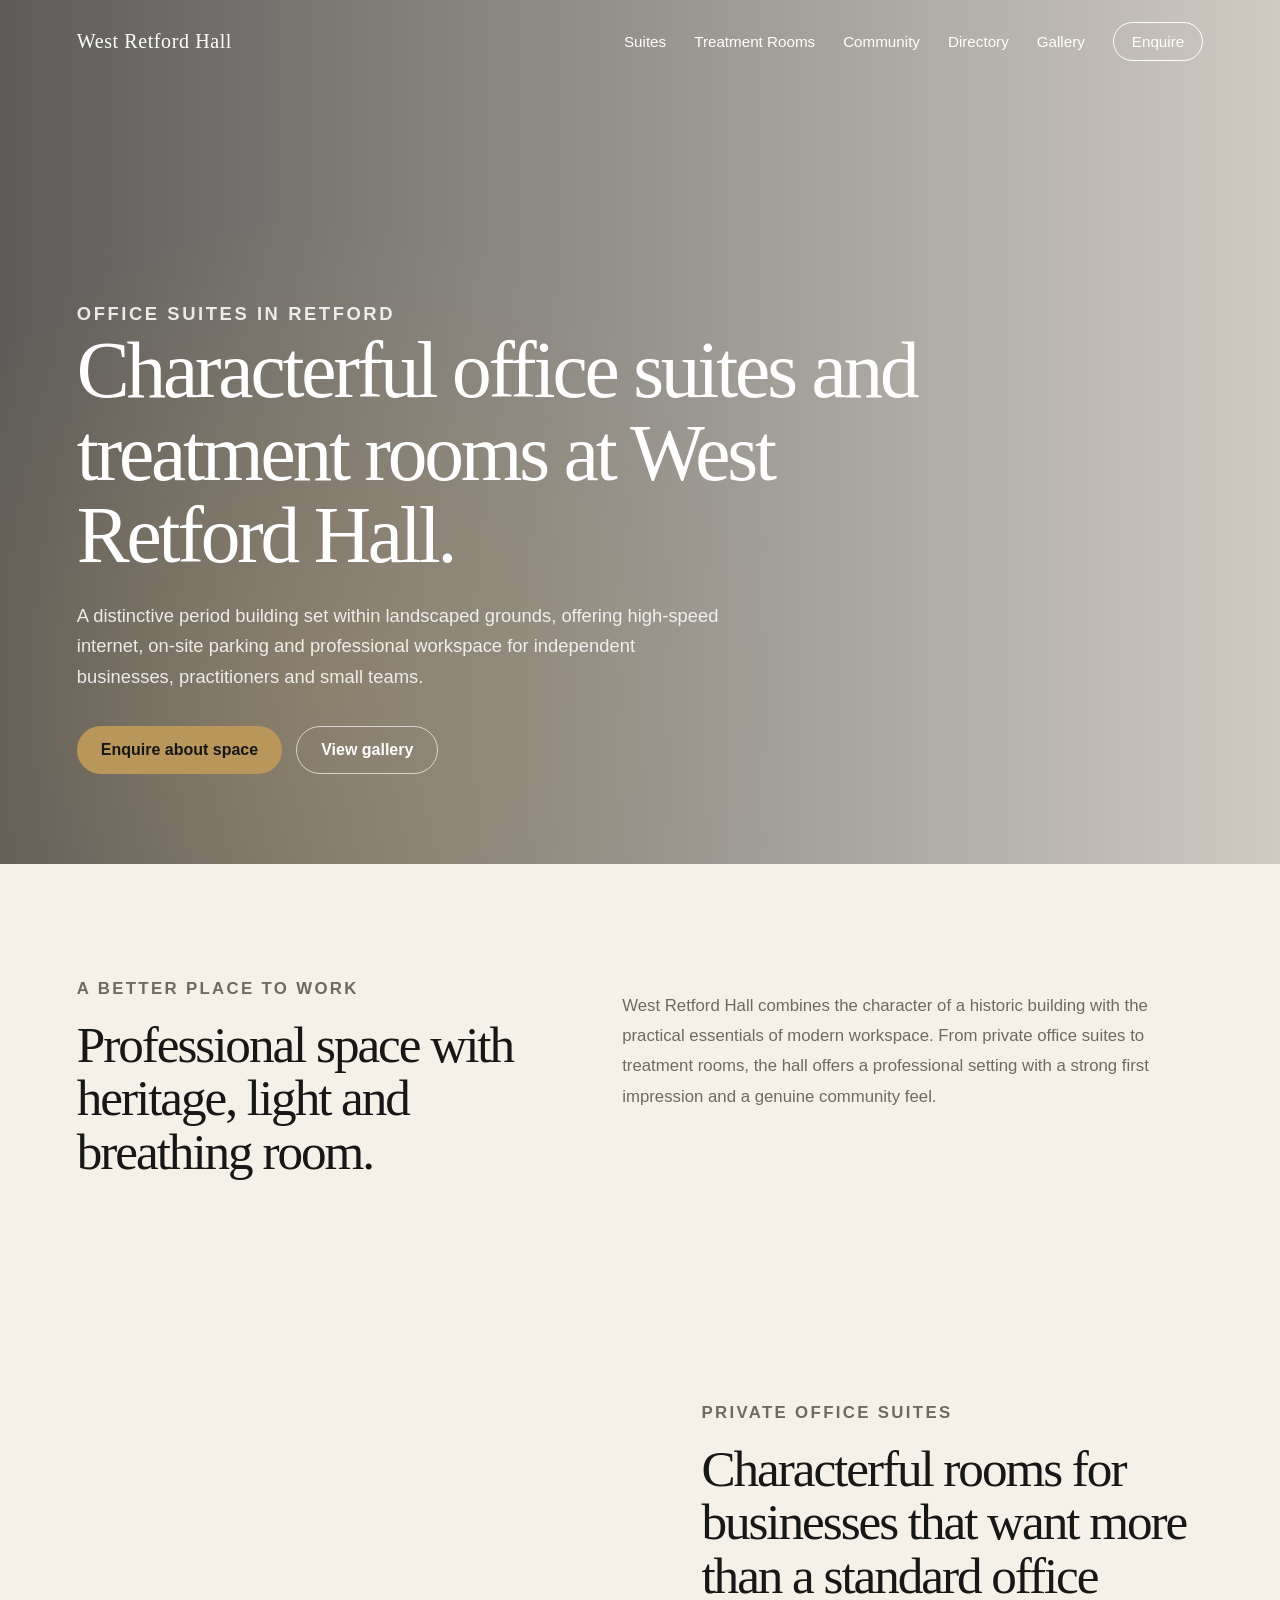
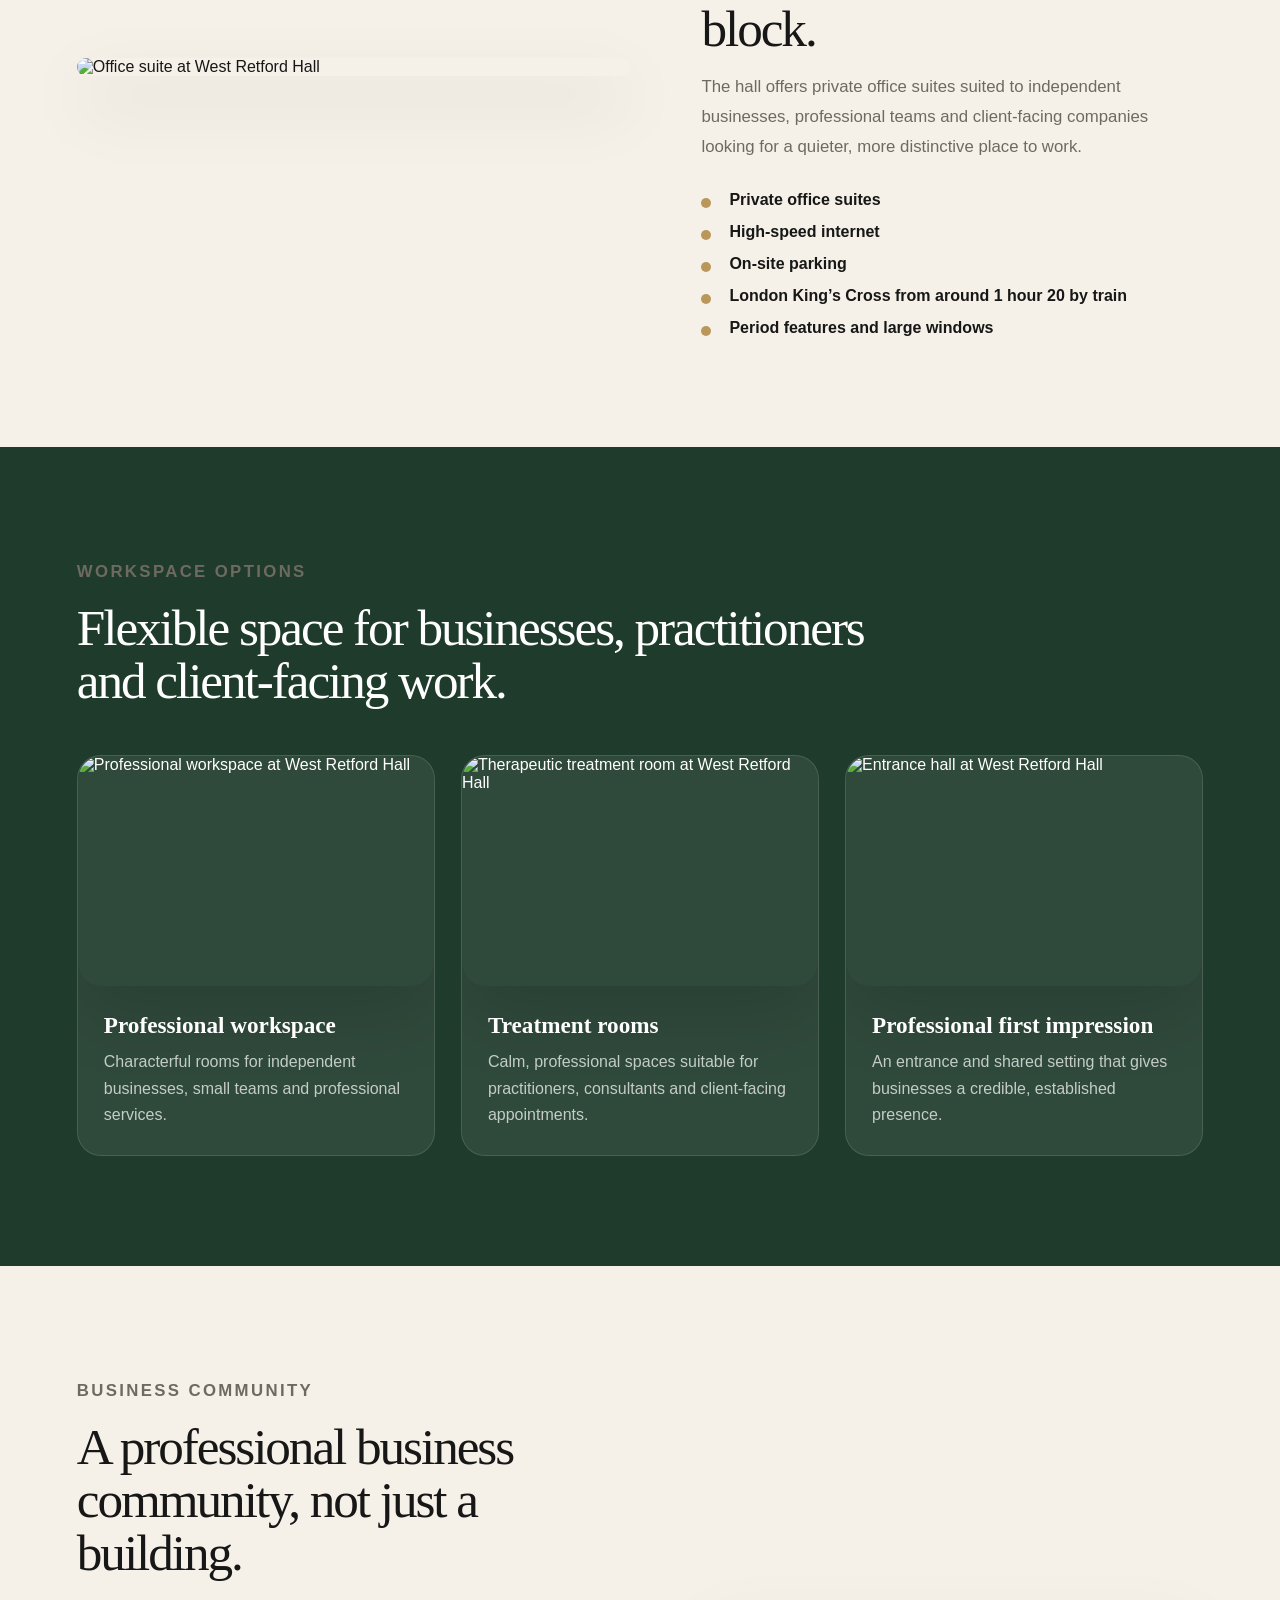
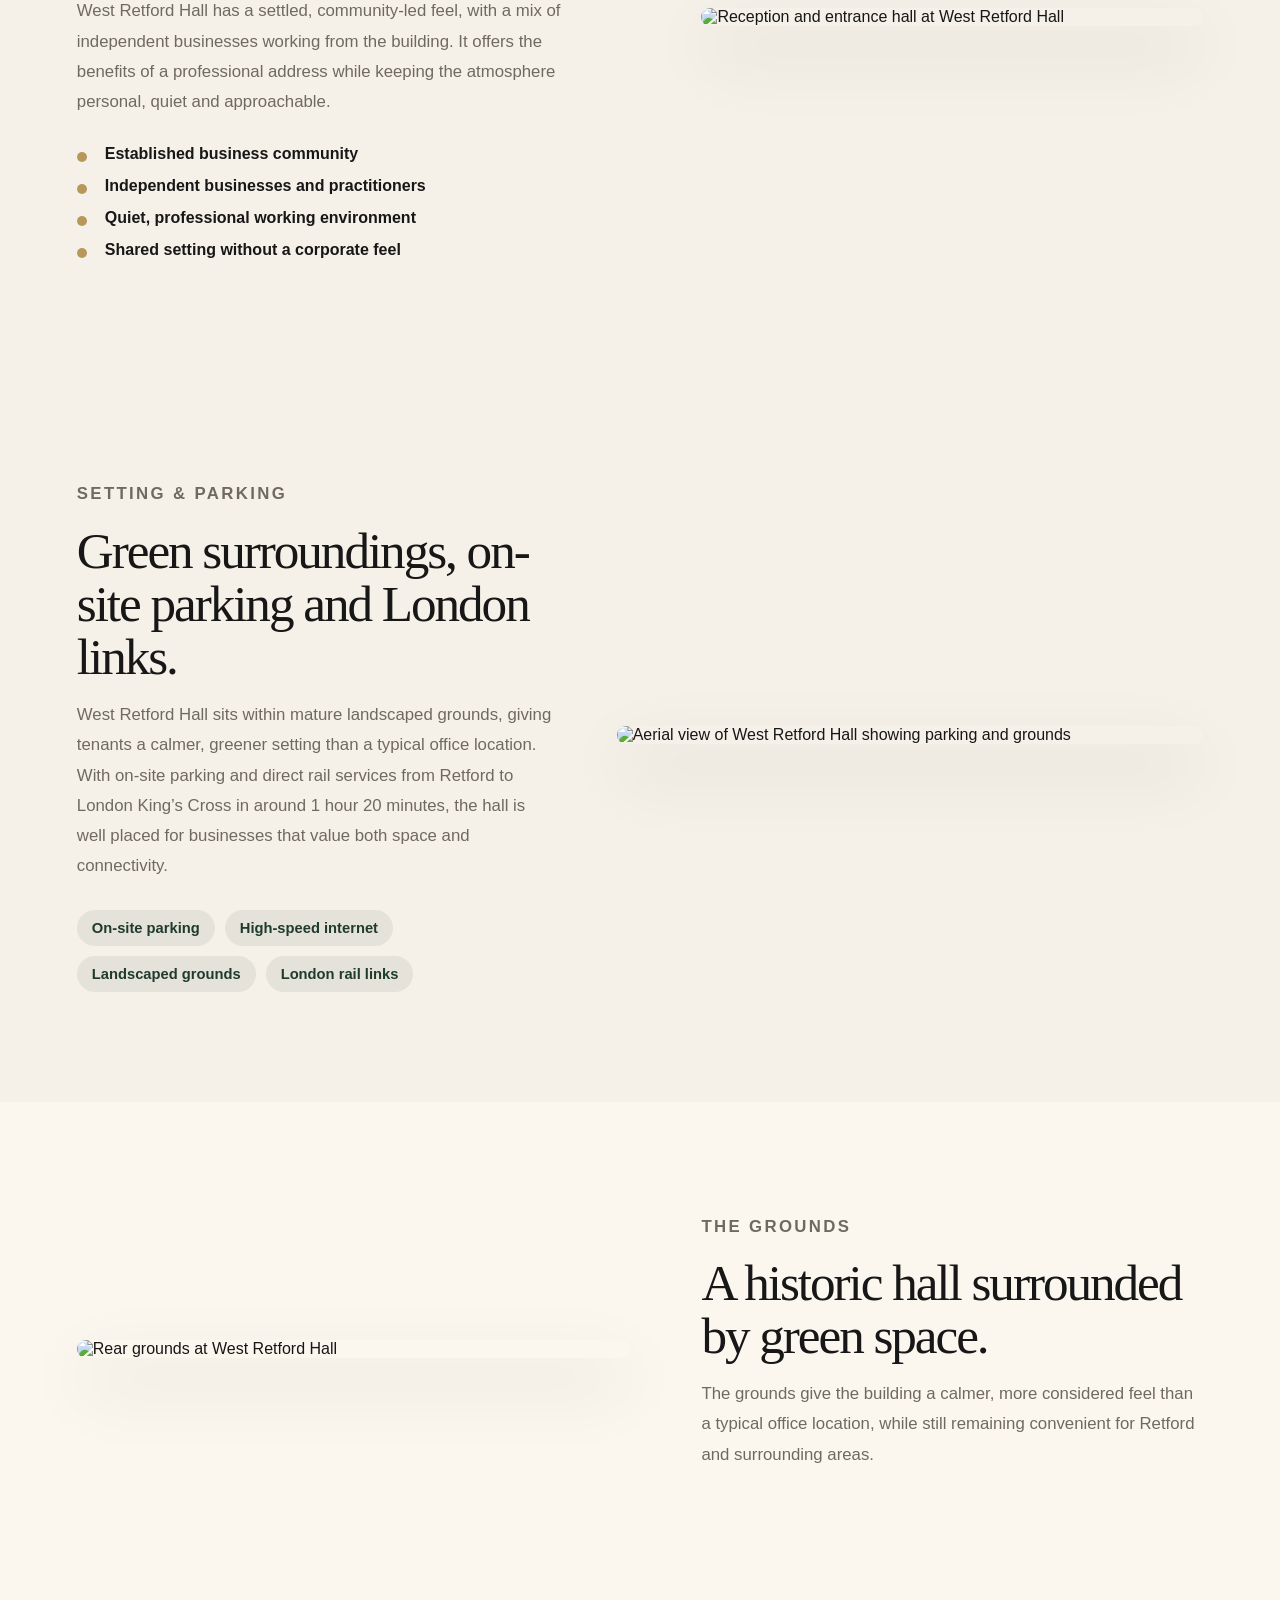
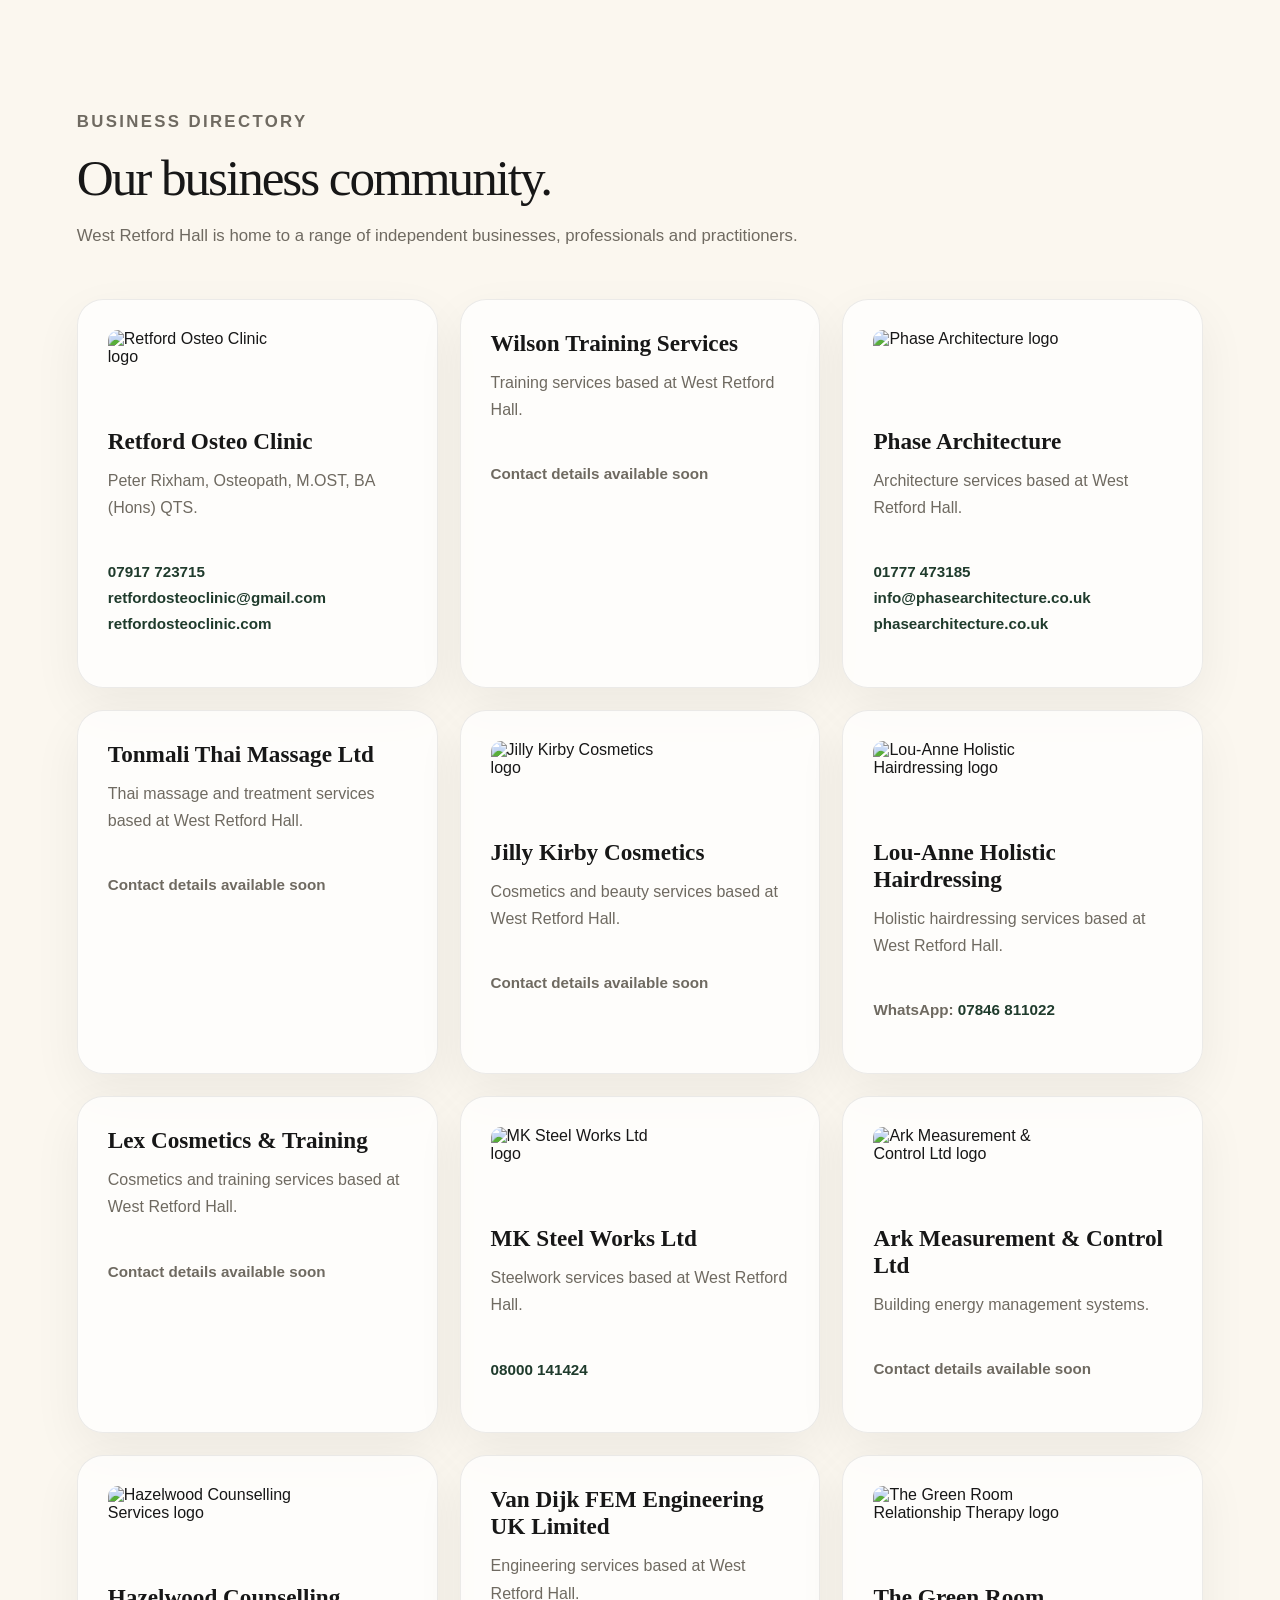
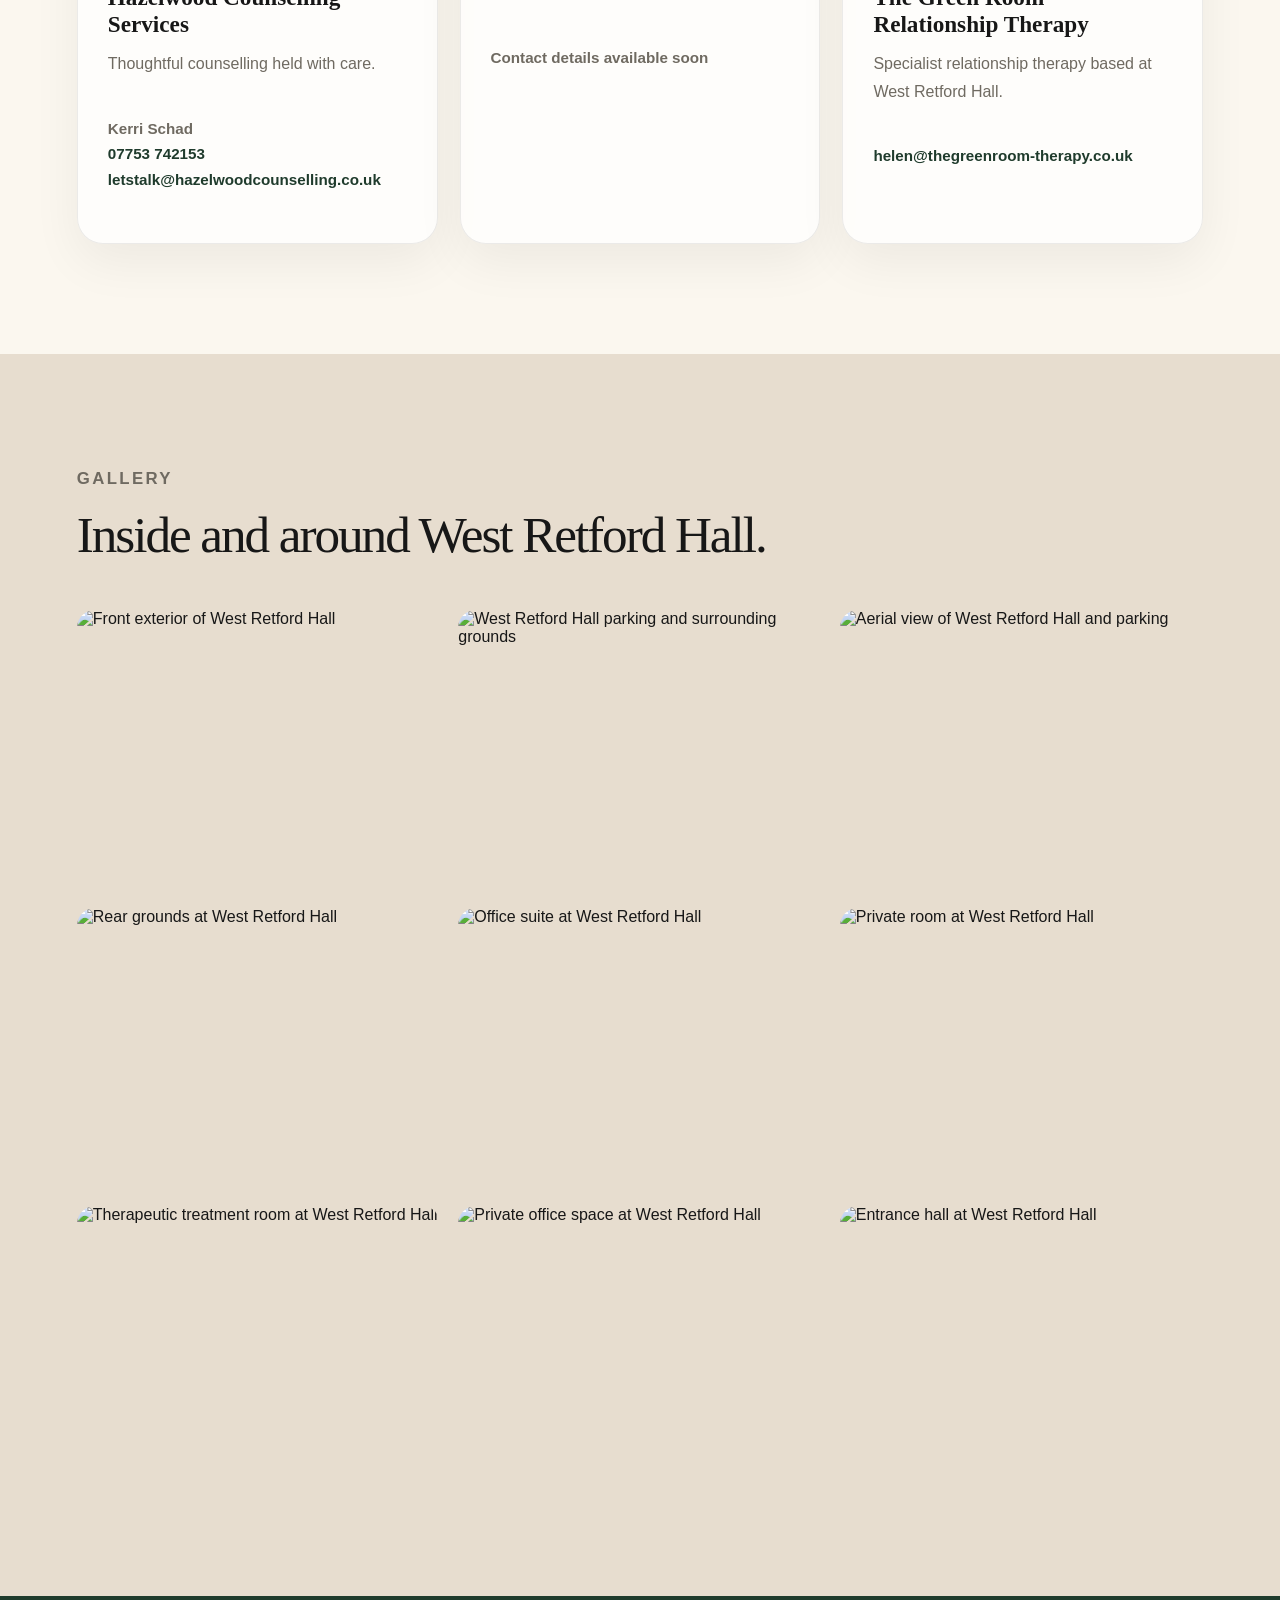
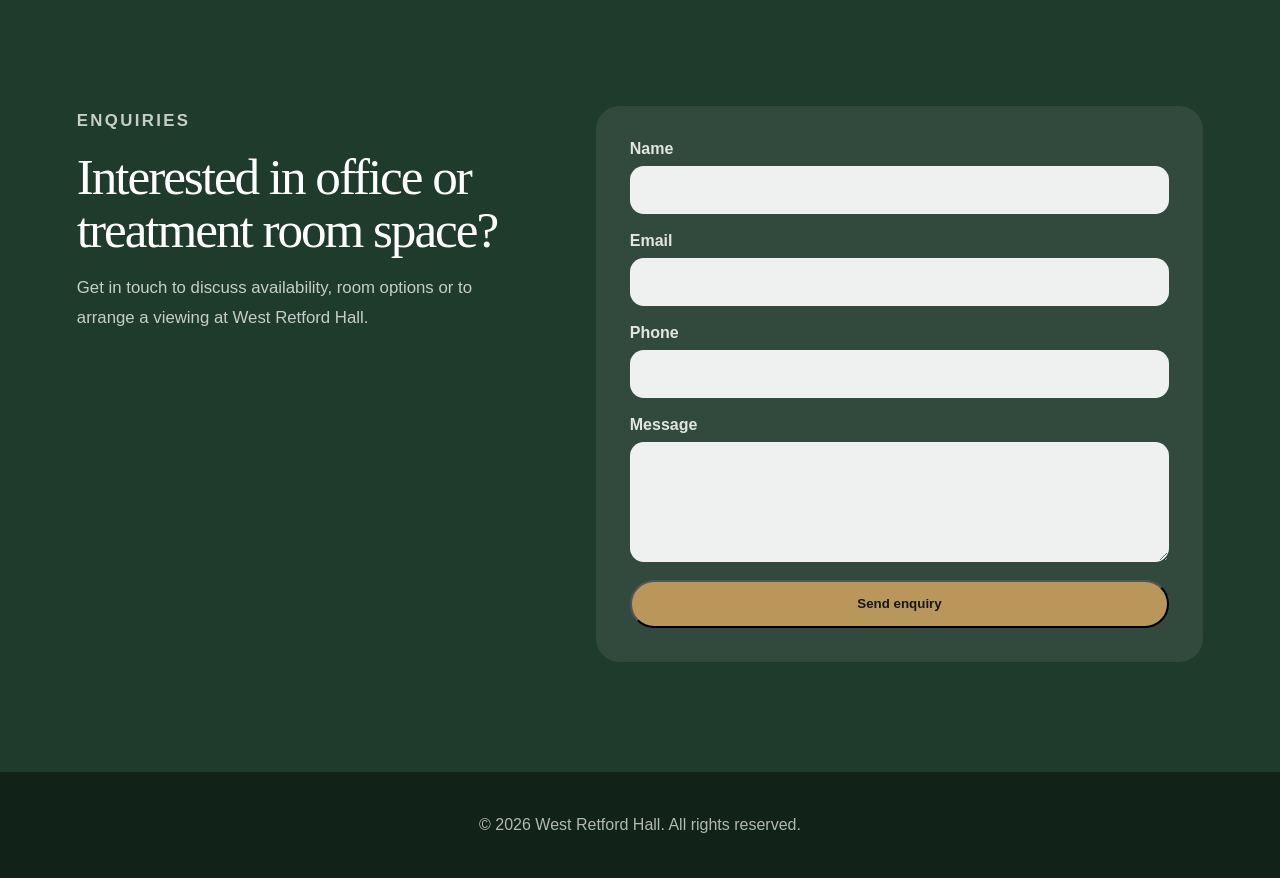
==== commit 5e9207fb: "update Jilly Kirby Cosmetics directory listing" ====
--- a/index.html
+++ b/index.html
@@ -257,10 +257,11 @@
       </article>
 
       <article class="directory-card">
-        <h3>Jilly Cosmetics</h3>
-        <p>Cosmetics and beauty services based at West Retford Hall.</p>
-        <p class="directory-contact">Contact details available soon</p>
-      </article>
+  <img src="assets/images/logos/jilly.jpeg" alt="Jilly Kirby Cosmetics logo" class="directory-logo" />
+  <h3>Jilly Kirby Cosmetics</h3>
+  <p>Cosmetics and beauty services based at West Retford Hall.</p>
+  <p class="directory-contact">Contact details available soon</p>
+</article>
 
       <article class="directory-card">
         <img src="assets/images/logos/lou-anne-holistic.jpg" alt="Lou-Anne Holistic Hairdressing logo" class="directory-logo" />
